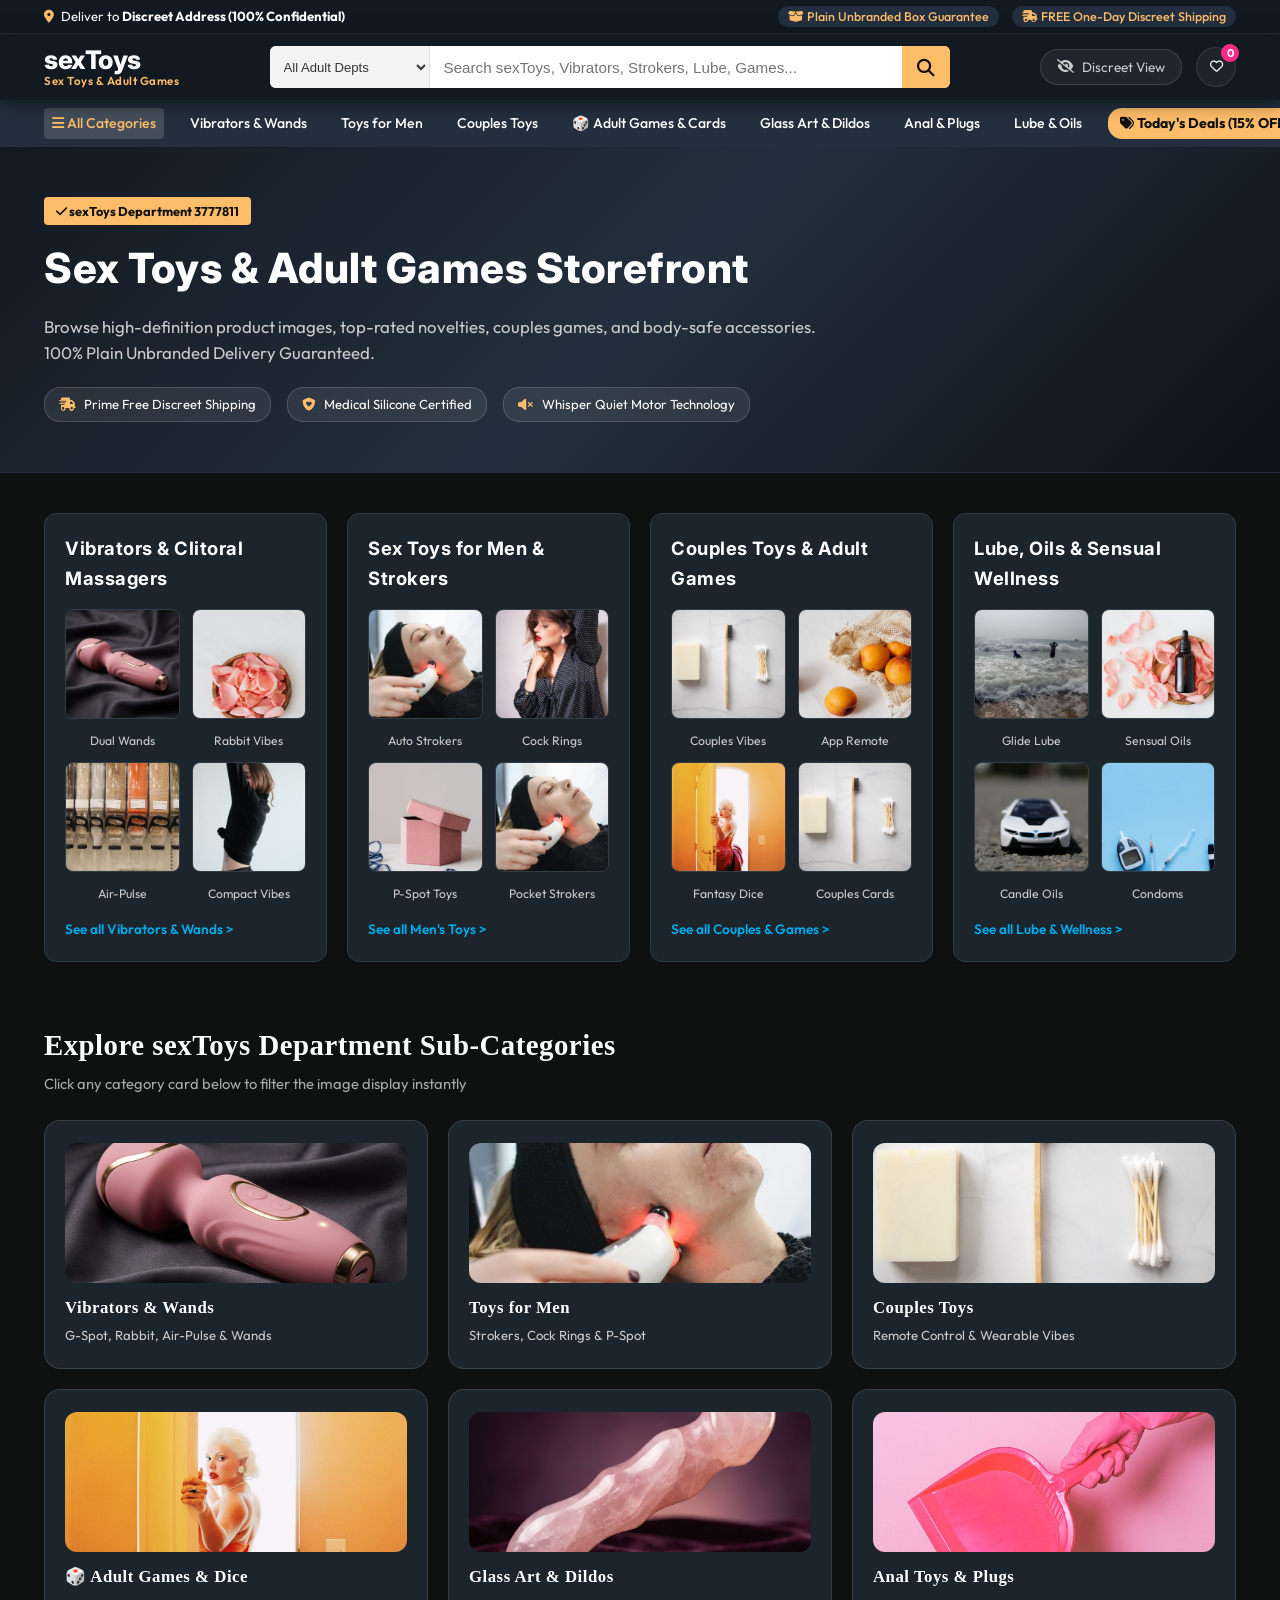
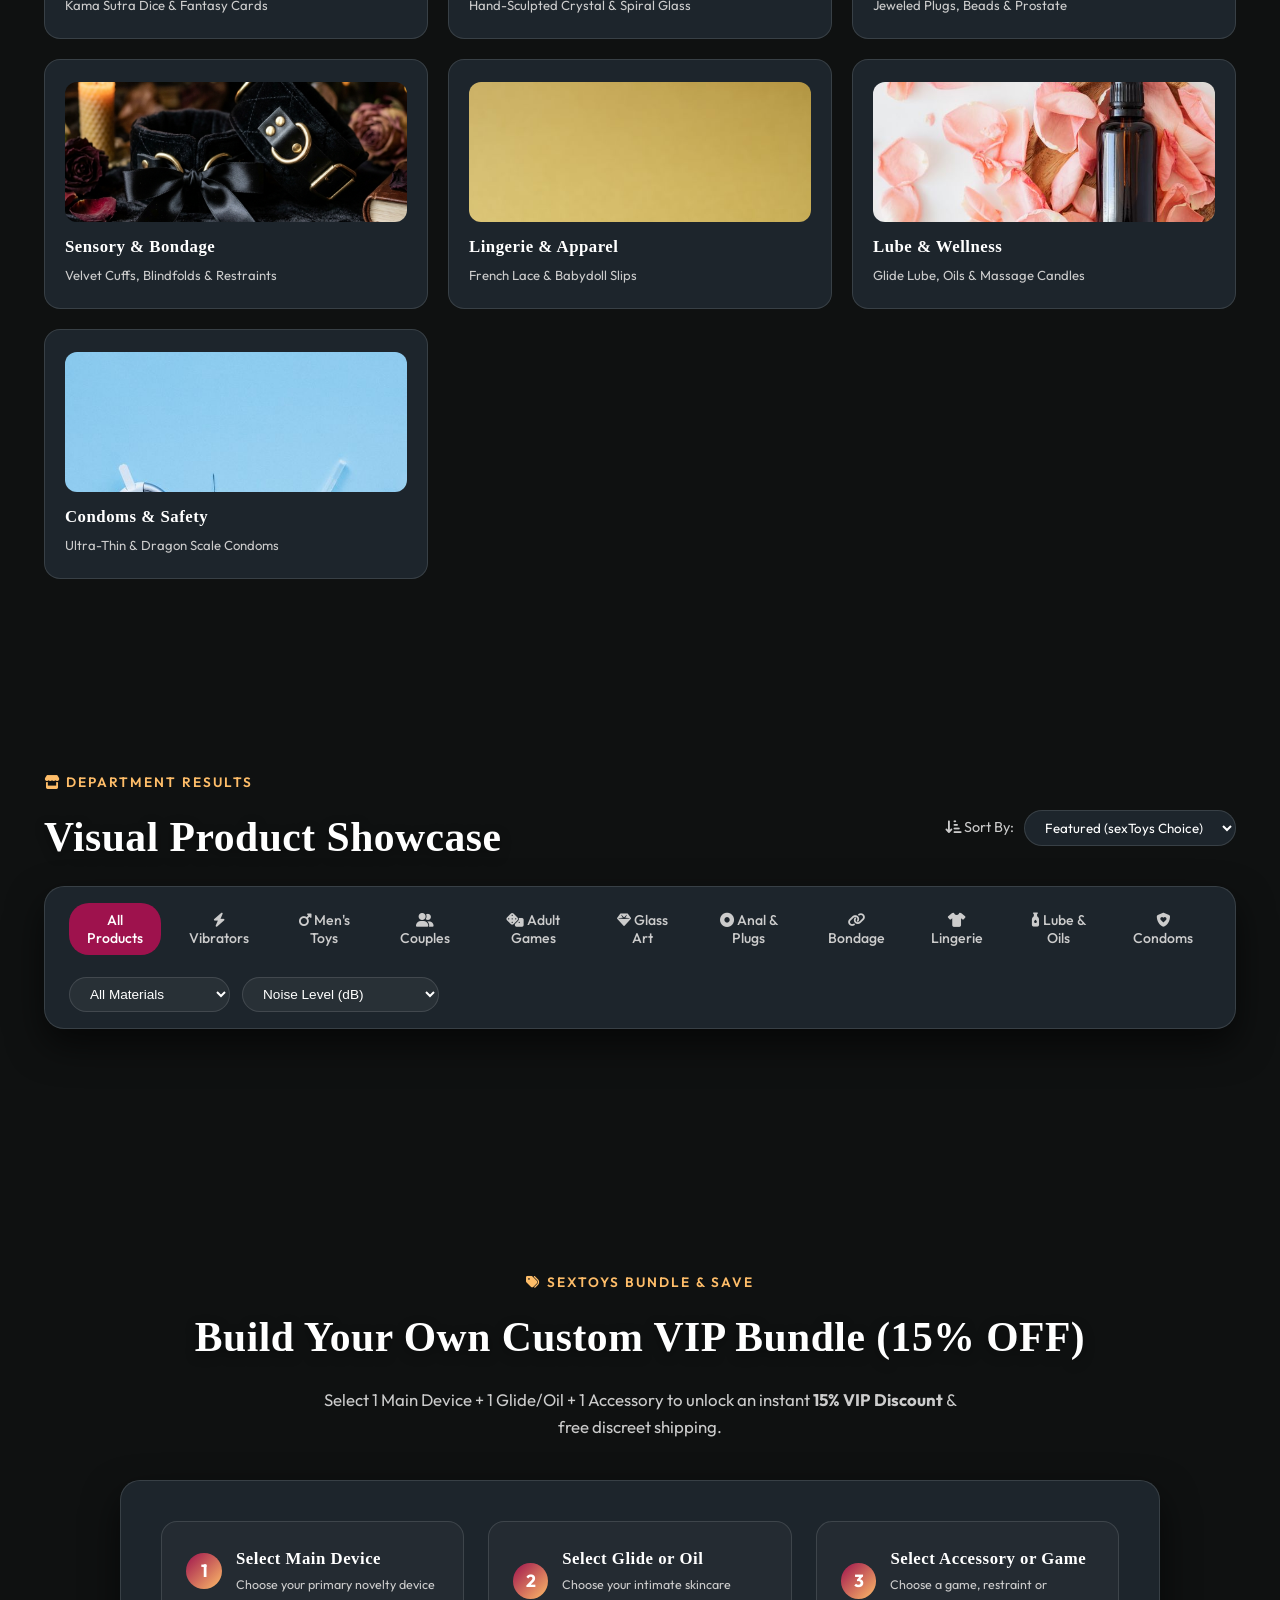
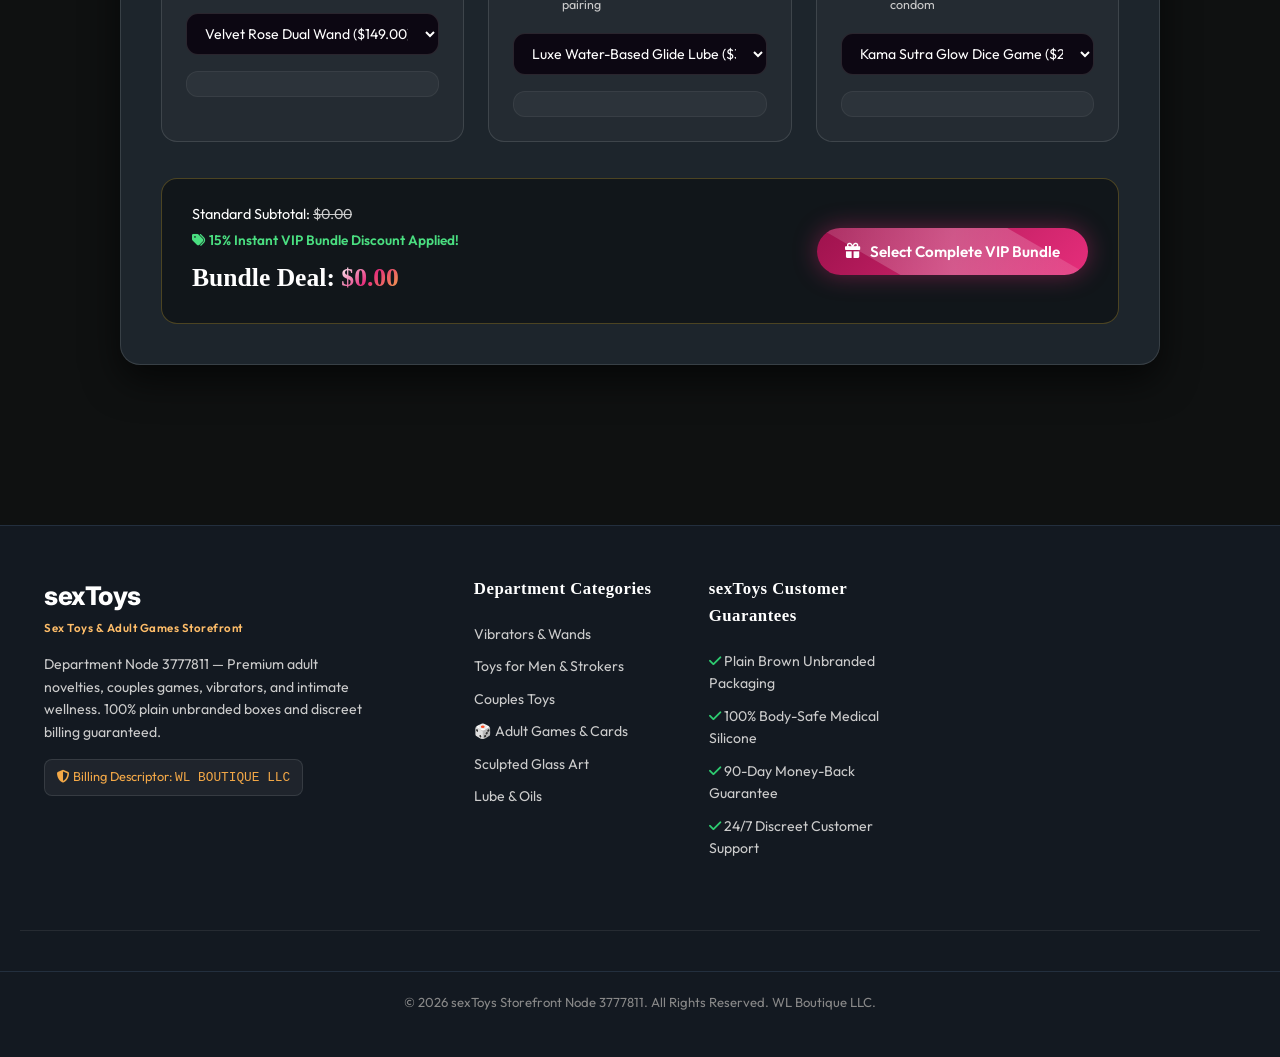
==== index.html @ 2b959ef1 "Change store branding name from Amazon to sexToys across application" ====
<!DOCTYPE html>
<html lang="en">
<head>
  <meta charset="UTF-8">
  <meta name="viewport" content="width=device-width, initial-scale=1.0">
  <title>sexToys.com: Sex Toys & Adult Games Department</title>
  <meta name="description" content="Shop sexToys's official Sex Toys & Adult Games department. Explore top rated vibrators, strokers, couples games, glass wands, lubricants, and discreet novelties. 100% Free Discreet Delivery.">
  
  <!-- Google Fonts: Inter & Outfit -->
  <link rel="preconnect" href="https://fonts.googleapis.com">
  <link rel="preconnect" href="https://fonts.gstatic.com" crossorigin>
  <link href="https://fonts.googleapis.com/css2?family=Inter:wght@300;400;500;600;700;800&family=Outfit:wght@400;600;700&display=swap" rel="stylesheet">
  
  <!-- FontAwesome Icons -->
  <link rel="stylesheet" href="https://cdnjs.cloudflare.com/ajax/libs/font-awesome/6.4.0/css/all.min.css">

  <link rel="stylesheet" href="styles.css">
</head>
<body class="theme-amazon">

  <!-- Stealth / Discreet Disguise Alert Banner -->
  <div id="discreetBanner" class="discreet-banner hidden">
    <div class="container banner-inner">
      <span><i class="fa-solid fa-user-shield"></i> <strong>Discreet Browsing Active:</strong> App disguised as <em>Lumina Home Spa & Fragrance</em>. Billing descriptor: <code>WL BOUTIQUE LLC</code></span>
      <button class="btn-text-sm" id="disableDiscreetBtn">Exit Discreet View</button>
    </div>
  </div>

  <!-- Amazon Top Utility Bar -->
  <div class="amazon-top-bar">
    <div class="container top-bar-inner">
      <div class="top-bar-left">
        <span class="location-badge"><i class="fa-solid fa-location-dot"></i> Deliver to <strong>Discreet Address (100% Confidential)</strong></span>
      </div>
      <div class="top-bar-right">
        <span class="announcement-pill"><i class="fa-solid fa-box-open"></i> Plain Unbranded Box Guarantee</span>
        <span class="announcement-pill"><i class="fa-solid fa-truck-fast"></i> FREE One-Day Discreet Shipping</span>
      </div>
    </div>
  </div>

  <!-- Amazon Main Header Navbar -->
  <header class="amazon-header" id="siteHeader">
    <div class="container header-inner">
      
      <!-- Brand Logo -->
      <a href="#" class="amazon-logo" id="brandLogo">
        <span class="amz-brand">sexToys</span>
        <span class="amz-dept">Sex Toys &amp; Adult Games</span>
      </a>

      <!-- Amazon Global Search Bar -->
      <div class="amazon-search-box">
        <select id="searchCategorySelect" class="search-dept-select">
          <option value="all">All Adult Depts</option>
          <option value="vibrators">Vibrators &amp; Wands</option>
          <option value="male">Sex Toys for Men</option>
          <option value="couples">Couples Toys</option>
          <option value="glass">Sculpted Glass</option>
          <option value="anal">Anal Toys &amp; Plugs</option>
          <option value="bondage">Bondage &amp; Fetish</option>
          <option value="lingerie">Lingerie</option>
          <option value="wellness">Lube &amp; Oils</option>
          <option value="protection">Condoms &amp; Safety</option>
          <option value="games">Adult Games &amp; Dice</option>
        </select>
        <input type="text" id="searchInput" placeholder="Search sexToys, Vibrators, Strokers, Lube, Games..." autocomplete="off">
        <button class="search-submit-btn" id="searchToggleBtn">
          <i class="fa-solid fa-magnifying-glass"></i>
        </button>
      </div>

      <!-- Header Action Controls -->
      <div class="header-actions">
        <!-- Stealth / Discreet Mode Toggle Button -->
        <button class="discreet-toggle-btn" id="toggleDiscreetBtn" title="Toggle Stealth Privacy Mode">
          <i class="fa-solid fa-eye-slash"></i>
          <span class="discreet-btn-text">Discreet View</span>
        </button>

        <!-- Wishlist Button -->
        <button class="icon-action-btn" id="wishlistToggleBtn" title="View Wishlist">
          <i class="fa-regular fa-heart"></i>
          <span class="badge" id="wishlistBadge">0</span>
        </button>

        <!-- Mobile Menu Toggle -->
        <button class="mobile-menu-btn" id="mobileMenuBtn">
          <i class="fa-solid fa-bars"></i>
        </button>
      </div>

    </div>
  </header>

  <!-- Amazon Sub-Header Department Navigation Bar -->
  <nav class="amazon-subnav">
    <div class="container subnav-inner">
      <a href="#catalog" class="subnav-link active" onclick="filterCategory('all')"><i class="fa-solid fa-bars"></i> All Categories</a>
      <a href="#catalog" class="subnav-link" onclick="filterCategory('vibrators')">Vibrators &amp; Wands</a>
      <a href="#catalog" class="subnav-link" onclick="filterCategory('male')">Toys for Men</a>
      <a href="#catalog" class="subnav-link" onclick="filterCategory('couples')">Couples Toys</a>
      <a href="#catalog" class="subnav-link" onclick="filterCategory('games')">🎲 Adult Games &amp; Cards</a>
      <a href="#catalog" class="subnav-link" onclick="filterCategory('glass')">Glass Art &amp; Dildos</a>
      <a href="#catalog" class="subnav-link" onclick="filterCategory('anal')">Anal &amp; Plugs</a>
      <a href="#catalog" class="subnav-link" onclick="filterCategory('wellness')">Lube &amp; Oils</a>
      <a href="#bundleBuilder" class="subnav-link highlight-subnav"><i class="fa-solid fa-tags"></i> Today's Deals (15% OFF Bundles)</a>
    </div>
  </nav>

  <!-- Live Search Overlay Modal -->
  <div class="search-overlay hidden" id="searchOverlay">
    <div class="search-modal-card">
      <div class="search-header">
        <i class="fa-solid fa-magnifying-glass search-icon"></i>
        <input type="text" id="searchInputModal" placeholder="Search by product name, category, material..." autocomplete="off">
        <button class="close-search-btn" id="closeSearchBtn"><i class="fa-solid fa-xmark"></i></button>
      </div>
      <div class="search-quick-tags">
        <span>Quick Search:</span>
        <button class="tag-btn" data-search="vibrator">Vibrators</button>
        <button class="tag-btn" data-search="stroker">Strokers</button>
        <button class="tag-btn" data-search="couples">Couples</button>
        <button class="tag-btn" data-search="glass">Glass</button>
        <button class="tag-btn" data-search="games">Adult Games</button>
        <button class="tag-btn" data-search="lube">Lubricants</button>
      </div>
      <div class="search-results-list" id="searchResultsList">
        <!-- Dynamic Search Results -->
      </div>
    </div>
  </div>

  <!-- Hero Storefront Banner -->
  <section class="amazon-hero-banner">
    <div class="container hero-banner-content">
      <div class="hero-text-side">
        <span class="amz-badge"><i class="fa-solid fa-check"></i> sexToys Department 3777811</span>
        <h1>Sex Toys &amp; Adult Games Storefront</h1>
        <p>Browse high-definition product images, top-rated novelties, couples games, and body-safe accessories. 100% Plain Unbranded Delivery Guaranteed.</p>
        <div class="hero-badges-row">
          <span class="h-badge"><i class="fa-solid fa-truck-fast"></i> Prime Free Discreet Shipping</span>
          <span class="h-badge"><i class="fa-solid fa-shield-heart"></i> Medical Silicone Certified</span>
          <span class="h-badge"><i class="fa-solid fa-volume-xmark"></i> Whisper Quiet Motor Technology</span>
        </div>
      </div>
    </div>
  </section>

  <!-- Visual 4-Card Quad Showcase Grid (Desktop Layout - Pure Image Focus) -->
  <section class="section amazon-quad-section">
    <div class="container">
      <div class="amazon-quad-grid">
        
        <!-- Quad Card 1: Vibrators & Clitoral -->
        <div class="amz-quad-card">
          <h3>Vibrators &amp; Clitoral Massagers</h3>
          <div class="quad-images-4">
            <div class="quad-item" onclick="filterCategory('vibrators')">
              <img src="images/vibrator1.jpg" alt="Dual Wand">
              <span>Dual Wands</span>
            </div>
            <div class="quad-item" onclick="filterCategory('vibrators')">
              <img src="images/rabbit.jpg" alt="Rabbit Vibe">
              <span>Rabbit Vibes</span>
            </div>
            <div class="quad-item" onclick="filterCategory('vibrators')">
              <img src="images/air_pulse.jpg" alt="Air Pulse">
              <span>Air-Pulse</span>
            </div>
            <div class="quad-item" onclick="filterCategory('vibrators')">
              <img src="images/vibrator2.jpg" alt="Compact Vibe">
              <span>Compact Vibes</span>
            </div>
          </div>
          <a href="#catalog" class="quad-link" onclick="filterCategory('vibrators')">See all Vibrators &amp; Wands &gt;</a>
        </div>

        <!-- Quad Card 2: Men's Toys & Strokers -->
        <div class="amz-quad-card">
          <h3>Sex Toys for Men &amp; Strokers</h3>
          <div class="quad-images-4">
            <div class="quad-item" onclick="filterCategory('male')">
              <img src="images/stroker.jpg" alt="Auto Stroker">
              <span>Auto Strokers</span>
            </div>
            <div class="quad-item" onclick="filterCategory('male')">
              <img src="images/cock_ring.jpg" alt="Cock Ring">
              <span>Cock Rings</span>
            </div>
            <div class="quad-item" onclick="filterCategory('male')">
              <img src="images/prostate.jpg" alt="Prostate Massager">
              <span>P-Spot Toys</span>
            </div>
            <div class="quad-item" onclick="filterCategory('male')">
              <img src="images/custom_stroker.jpg" alt="Pocket Stroker">
              <span>Pocket Strokers</span>
            </div>
          </div>
          <a href="#catalog" class="quad-link" onclick="filterCategory('male')">See all Men's Toys &gt;</a>
        </div>

        <!-- Quad Card 3: Couples Toys & Adult Games -->
        <div class="amz-quad-card">
          <h3>Couples Toys &amp; Adult Games</h3>
          <div class="quad-images-4">
            <div class="quad-item" onclick="filterCategory('couples')">
              <img src="images/couples1.jpg" alt="Couples Device">
              <span>Couples Vibes</span>
            </div>
            <div class="quad-item" onclick="filterCategory('couples')">
              <img src="images/couples2.jpg" alt="App Controlled">
              <span>App Remote</span>
            </div>
            <div class="quad-item" onclick="filterCategory('games')">
              <img src="images/adult_games.jpg" alt="Kama Sutra Dice">
              <span>Fantasy Dice</span>
            </div>
            <div class="quad-item" onclick="filterCategory('games')">
              <img src="images/couples_cards.jpg" alt="Desire Cards">
              <span>Couples Cards</span>
            </div>
          </div>
          <a href="#catalog" class="quad-link" onclick="filterCategory('games')">See all Couples &amp; Games &gt;</a>
        </div>

        <!-- Quad Card 4: Lube & Wellness -->
        <div class="amz-quad-card">
          <h3>Lube, Oils &amp; Sensual Wellness</h3>
          <div class="quad-images-4">
            <div class="quad-item" onclick="filterCategory('wellness')">
              <img src="images/lubricant.jpg" alt="Water Lube">
              <span>Glide Lube</span>
            </div>
            <div class="quad-item" onclick="filterCategory('wellness')">
              <img src="images/oils1.jpg" alt="Body Oil">
              <span>Sensual Oils</span>
            </div>
            <div class="quad-item" onclick="filterCategory('wellness')">
              <img src="images/massage_candle.jpg" alt="Massage Candle">
              <span>Candle Oils</span>
            </div>
            <div class="quad-item" onclick="filterCategory('protection')">
              <img src="images/condoms.jpg" alt="Condoms">
              <span>Condoms</span>
            </div>
          </div>
          <a href="#catalog" class="quad-link" onclick="filterCategory('wellness')">See all Lube &amp; Wellness &gt;</a>
        </div>

      </div>
    </div>
  </section>

  <!-- Visual Category Department Cards Grid -->
  <section class="section amazon-dept-cards-section">
    <div class="container">
      <div class="section-title-wrap">
        <h2>Explore sexToys Department Sub-Categories</h2>
        <p>Click any category card below to filter the image display instantly</p>
      </div>

      <div class="amazon-dept-grid">
        <div class="dept-card" onclick="filterCategory('vibrators')">
          <div class="dept-img-wrap"><img src="images/vibrator1.jpg" alt="Vibrators"></div>
          <h4>Vibrators &amp; Wands</h4>
          <p>G-Spot, Rabbit, Air-Pulse &amp; Wands</p>
        </div>
        <div class="dept-card" onclick="filterCategory('male')">
          <div class="dept-img-wrap"><img src="images/stroker.jpg" alt="Toys for Men"></div>
          <h4>Toys for Men</h4>
          <p>Strokers, Cock Rings &amp; P-Spot</p>
        </div>
        <div class="dept-card" onclick="filterCategory('couples')">
          <div class="dept-img-wrap"><img src="images/couples1.jpg" alt="Couples Toys"></div>
          <h4>Couples Toys</h4>
          <p>Remote Control &amp; Wearable Vibes</p>
        </div>
        <div class="dept-card" onclick="filterCategory('games')">
          <div class="dept-img-wrap"><img src="images/adult_games.jpg" alt="Adult Games"></div>
          <h4>🎲 Adult Games &amp; Dice</h4>
          <p>Kama Sutra Dice &amp; Fantasy Cards</p>
        </div>
        <div class="dept-card" onclick="filterCategory('glass')">
          <div class="dept-img-wrap"><img src="images/glass_wand.jpg" alt="Glass Art"></div>
          <h4>Glass Art &amp; Dildos</h4>
          <p>Hand-Sculpted Crystal &amp; Spiral Glass</p>
        </div>
        <div class="dept-card" onclick="filterCategory('anal')">
          <div class="dept-img-wrap"><img src="images/jeweled_plug.jpg" alt="Anal Toys"></div>
          <h4>Anal Toys &amp; Plugs</h4>
          <p>Jeweled Plugs, Beads &amp; Prostate</p>
        </div>
        <div class="dept-card" onclick="filterCategory('bondage')">
          <div class="dept-img-wrap"><img src="images/restraints.jpg" alt="Bondage"></div>
          <h4>Sensory &amp; Bondage</h4>
          <p>Velvet Cuffs, Blindfolds &amp; Restraints</p>
        </div>
        <div class="dept-card" onclick="filterCategory('lingerie')">
          <div class="dept-img-wrap"><img src="images/lingerie1.jpg" alt="Lingerie"></div>
          <h4>Lingerie &amp; Apparel</h4>
          <p>French Lace &amp; Babydoll Slips</p>
        </div>
        <div class="dept-card" onclick="filterCategory('wellness')">
          <div class="dept-img-wrap"><img src="images/oils1.jpg" alt="Lube & Wellness"></div>
          <h4>Lube &amp; Wellness</h4>
          <p>Glide Lube, Oils &amp; Massage Candles</p>
        </div>
        <div class="dept-card" onclick="filterCategory('protection')">
          <div class="dept-img-wrap"><img src="images/condoms.jpg" alt="Condoms"></div>
          <h4>Condoms &amp; Safety</h4>
          <p>Ultra-Thin &amp; Dragon Scale Condoms</p>
        </div>
      </div>
    </div>
  </section>

  <!-- Main Product Display Catalog Section (Image-First) -->
  <section class="section catalog-section" id="catalog">
    <div class="container">
      
      <div class="section-header flex-between">
        <div>
          <span class="sub-heading"><i class="fa-solid fa-store"></i> Department Results</span>
          <h2 class="section-title">Visual Product Showcase</h2>
        </div>
        
        <!-- Sorting dropdown -->
        <div class="catalog-sort">
          <label for="sortSelect"><i class="fa-solid fa-arrow-down-short-wide"></i> Sort By:</label>
          <select id="sortSelect">
            <option value="featured">Featured (sexToys Choice)</option>
            <option value="rating">Customer Reviews</option>
            <option value="price-low">Price: Low to High</option>
            <option value="price-high">Price: High to Low</option>
            <option value="quietest">Quietest Sound Profile</option>
          </select>
        </div>
      </div>

      <!-- Filter Controls Bar -->
      <div class="filter-controls-bar glass-panel">
        <div class="filter-tabs" id="categoryFilterTabs">
          <button class="filter-tab active" data-category="all">All Products</button>
          <button class="filter-tab" data-category="vibrators"><i class="fa-solid fa-bolt"></i> Vibrators</button>
          <button class="filter-tab" data-category="male"><i class="fa-solid fa-mars"></i> Men's Toys</button>
          <button class="filter-tab" data-category="couples"><i class="fa-solid fa-user-group"></i> Couples</button>
          <button class="filter-tab" data-category="games"><i class="fa-solid fa-dice"></i> Adult Games</button>
          <button class="filter-tab" data-category="glass"><i class="fa-solid fa-gem"></i> Glass Art</button>
          <button class="filter-tab" data-category="anal"><i class="fa-solid fa-circle-dot"></i> Anal &amp; Plugs</button>
          <button class="filter-tab" data-category="bondage"><i class="fa-solid fa-link"></i> Bondage</button>
          <button class="filter-tab" data-category="lingerie"><i class="fa-solid fa-shirt"></i> Lingerie</button>
          <button class="filter-tab" data-category="wellness"><i class="fa-solid fa-bottle-droplet"></i> Lube &amp; Oils</button>
          <button class="filter-tab" data-category="protection"><i class="fa-solid fa-shield-heart"></i> Condoms</button>
        </div>

        <div class="filter-dropdowns">
          <!-- Material Filter -->
          <select class="filter-select" id="materialFilter">
            <option value="all">All Materials</option>
            <option value="silicone">Medical Silicone</option>
            <option value="glass">Crystal Glass</option>
            <option value="satin">Satin, Silk &amp; Lace</option>
          </select>

          <!-- Noise Level Filter -->
          <select class="filter-select" id="noiseFilter">
            <option value="all">Noise Level (dB)</option>
            <option value="30">Whisper Quiet (&lt; 30dB)</option>
            <option value="40">Discreet Hum (&lt; 40dB)</option>
          </select>
        </div>
      </div>

      <!-- Product Cards Grid -->
      <div class="product-grid" id="productGrid">
        <!-- Products injected via JS -->
      </div>
    </div>
  </section>

  <!-- 3-Step Intimacy Bundle Builder (15% OFF) -->
  <section class="section bundle-section" id="bundleBuilder">
    <div class="container">
      <div class="section-header text-center">
        <span class="sub-heading"><i class="fa-solid fa-tags"></i> sexToys Bundle &amp; Save</span>
        <h2 class="section-title">Build Your Own Custom VIP Bundle (15% OFF)</h2>
        <p class="section-desc">Select 1 Main Device + 1 Glide/Oil + 1 Accessory to unlock an instant <strong>15% VIP Discount</strong> &amp; free discreet shipping.</p>
      </div>

      <div class="bundle-builder-card glass-panel">
        <div class="bundle-steps-grid">
          
          <!-- Step 1: Main Device -->
          <div class="bundle-step-box">
            <div class="step-header">
              <span class="step-num">1</span>
              <div>
                <h4>Select Main Device</h4>
                <p>Choose your primary novelty device</p>
              </div>
            </div>
            <select class="bundle-select" id="bundleDeviceSelect" onchange="updateBundleSummary()">
              <option value="prod-1" data-price="149">Velvet Rose Dual Wand ($149.00)</option>
              <option value="prod-2" data-price="119">Rose Quartz Glass Wand ($119.00)</option>
              <option value="prod-3" data-price="179">Synergy Touch Couples Vibe ($179.00)</option>
              <option value="prod-5" data-price="169">Aurora Rabbit Dual Climax Vibe ($169.00)</option>
              <option value="prod-15" data-price="219">Stallion Heated Auto Stroker ($219.00)</option>
              <option value="prod-23" data-price="129">Aero Wave Air-Pulse Massager ($129.00)</option>
            </select>
            <div class="bundle-item-preview" id="bundleDevicePreview">
              <!-- Dynamically updated -->
            </div>
          </div>

          <!-- Step 2: Sensual Lube / Oil -->
          <div class="bundle-step-box">
            <div class="step-header">
              <span class="step-num">2</span>
              <div>
                <h4>Select Glide or Oil</h4>
                <p>Choose your intimate skincare pairing</p>
              </div>
            </div>
            <select class="bundle-select" id="bundleLubeSelect" onchange="updateBundleSummary()">
              <option value="prod-10" data-price="39">Luxe Water-Based Glide Lube ($39.00)</option>
              <option value="prod-4" data-price="89">Aphrodite Pheromone Oil Set ($89.00)</option>
              <option value="prod-20" data-price="49">Soleil Sensual Massage Candle ($49.00)</option>
            </select>
            <div class="bundle-item-preview" id="bundleLubePreview">
              <!-- Dynamically updated -->
            </div>
          </div>

          <!-- Step 3: Accessory / Restraint / Game -->
          <div class="bundle-step-box">
            <div class="step-header">
              <span class="step-num">3</span>
              <div>
                <h4>Select Accessory or Game</h4>
                <p>Choose a game, restraint or condom</p>
              </div>
            </div>
            <select class="bundle-select" id="bundleAccessorySelect" onchange="updateBundleSummary()">
              <option value="prod-26" data-price="24.99">Kama Sutra Glow Dice Game ($24.99)</option>
              <option value="prod-27" data-price="29.99">Naughty Desires Card Game ($29.99)</option>
              <option value="prod-16" data-price="45">Scarlet Web Silk Blindfold ($45.00)</option>
              <option value="prod-6" data-price="109">Noir Velvet Cuff Restraint Set ($109.00)</option>
              <option value="prod-19" data-price="19">Noir Ultra-Thin Condoms 12-Pack ($19.00)</option>
            </select>
            <div class="bundle-item-preview" id="bundleAccessoryPreview">
              <!-- Dynamically updated -->
            </div>
          </div>

        </div>

        <!-- Bundle Pricing Summary & Action -->
        <div class="bundle-summary-footer flex-between">
          <div class="bundle-price-breakdown">
            <div class="sub-price">Standard Subtotal: <span id="bundleOriginalPrice" style="text-decoration: line-through; color: var(--color-text-muted);">$0.00</span></div>
            <div class="vip-discount-badge"><i class="fa-solid fa-tags"></i> 15% Instant VIP Bundle Discount Applied!</div>
            <div class="final-bundle-price">Bundle Deal: <span id="bundleFinalPrice" class="gradient-text">$0.00</span></div>
          </div>
          <button class="btn btn-primary btn-glow btn-lg" onclick="addBundleToCart()">
            <i class="fa-solid fa-gift"></i> Select Complete VIP Bundle
          </button>
        </div>

      </div>
    </div>
  </section>

  <!-- Quick View Modal -->
  <div class="modal-backdrop hidden" id="productModalBackdrop">
    <div class="modal-card glass-panel">
      <button class="close-modal-btn" id="closeProductModalBtn"><i class="fa-solid fa-xmark"></i></button>
      <div class="modal-grid" id="modalGridContent">
        <!-- Dynamic Quick View Content -->
      </div>
    </div>
  </div>

  <!-- Toast Feedback Notifications Container -->
  <div class="toast-container" id="toastContainer"></div>

  <!-- Footer Section -->
  <footer class="amazon-footer">
    <div class="container footer-inner">
      <div class="footer-col brand-col">
        <div class="logo-text">
          <span class="amz-brand">sexToys</span>
          <span class="amz-dept">Sex Toys &amp; Adult Games Storefront</span>
        </div>
        <p class="footer-desc">Department Node 3777811 — Premium adult novelties, couples games, vibrators, and intimate wellness. 100% plain unbranded boxes and discreet billing guaranteed.</p>
        <div class="discrete-badge"><i class="fa-solid fa-shield-halved"></i> Billing Descriptor: <code>WL BOUTIQUE LLC</code></div>
      </div>

      <div class="footer-col">
        <h4>Department Categories</h4>
        <ul>
          <li><a href="#catalog" onclick="filterCategory('vibrators')">Vibrators &amp; Wands</a></li>
          <li><a href="#catalog" onclick="filterCategory('male')">Toys for Men &amp; Strokers</a></li>
          <li><a href="#catalog" onclick="filterCategory('couples')">Couples Toys</a></li>
          <li><a href="#catalog" onclick="filterCategory('games')">🎲 Adult Games &amp; Cards</a></li>
          <li><a href="#catalog" onclick="filterCategory('glass')">Sculpted Glass Art</a></li>
          <li><a href="#catalog" onclick="filterCategory('wellness')">Lube &amp; Oils</a></li>
        </ul>
      </div>

      <div class="footer-col">
        <h4>sexToys Customer Guarantees</h4>
        <ul>
          <li><i class="fa-solid fa-check green-text"></i> Plain Brown Unbranded Packaging</li>
          <li><i class="fa-solid fa-check green-text"></i> 100% Body-Safe Medical Silicone</li>
          <li><i class="fa-solid fa-check green-text"></i> 90-Day Money-Back Guarantee</li>
          <li><i class="fa-solid fa-check green-text"></i> 24/7 Discreet Customer Support</li>
        </ul>
      </div>
    </div>

    <div class="footer-bottom text-center">
      <p>&copy; 2026 sexToys Storefront Node 3777811. All Rights Reserved. WL Boutique LLC.</p>
    </div>
  </footer>

  <script src="app.js"></script>
</body>
</html>
---- styles.css ----
/* ==========================================================================
   WANDERLUST LUXURY INTIMACY BOUTIQUE - DESIGN SYSTEM & STYLES
   ========================================================================== */

/* --- CSS Variables & Color Theory Tokens --- */
:root {
  /* Nocturnal Deep Bases */
  --bg-dark: #09040c;
  --bg-card: rgba(22, 10, 28, 0.7);
  --bg-card-hover: rgba(36, 16, 46, 0.85);
  --glass-border: rgba(230, 46, 123, 0.2);
  --glass-border-gold: rgba(212, 175, 55, 0.3);

  /* Primary Sensual Velvet Tones */
  --color-velvet-dark: #700b38;
  --color-velvet-primary: #9e124d;
  --color-velvet-glow: #e62e7b;
  --color-neon-fuchsia: #ff2a85;
  --color-gold-accent: #d4af37;
  --color-gold-light: #f3d098;
  --color-lavender-mist: #e9daff;
  --color-text-main: #f5edff;
  --color-text-muted: #bda8d6;

  /* Typography */
  --font-serif: 'Cinzel', serif;
  --font-sans: 'Outfit', -apple-system, BlinkMacSystemFont, sans-serif;

  /* Shadows & Glows */
  --glow-crimson: 0 0 25px rgba(230, 46, 123, 0.4);
  --glow-gold: 0 0 20px rgba(212, 175, 55, 0.35);
  --shadow-card: 0 16px 36px rgba(0, 0, 0, 0.6);

  /* Transitions */
  --transition-fast: 0.2s cubic-bezier(0.4, 0, 0.2, 1);
  --transition-smooth: 0.35s cubic-bezier(0.4, 0, 0.2, 1);
}

/* --- Stealth / Discreet Disguise Theme Variables --- */
body.theme-discreet {
  --bg-dark: #0f171e;
  --bg-card: rgba(24, 34, 45, 0.75);
  --color-velvet-primary: #2d5b88;
  --color-velvet-glow: #4a86c6;
  --color-neon-fuchsia: #5eb1ff;
  --color-text-main: #edf5ff;
  --color-text-muted: #9bb7d4;
  --glow-crimson: 0 0 25px rgba(74, 134, 198, 0.4);
}

/* --- Base & Reset --- */
* {
  margin: 0;
  padding: 0;
  box-sizing: border-box;
}

html {
  scroll-behavior: smooth;
}

body {
  font-family: var(--font-sans);
  background-color: var(--bg-dark);
  color: var(--color-text-main);
  line-height: 1.6;
  overflow-x: hidden;
  position: relative;
  min-height: 100vh;
}

/* --- Ambient Glow Particle Overlay --- */
.ambient-glow-container {
  position: fixed;
  top: 0;
  left: 0;
  width: 100vw;
  height: 100vh;
  pointer-events: none;
  z-index: -1;
  overflow: hidden;
}

.glow-orb {
  position: absolute;
  border-radius: 50%;
  filter: blur(120px);
  opacity: 0.45;
  animation: floatOrb 18s ease-in-out infinite alternate;
}

.orb-primary {
  width: 500px;
  height: 500px;
  background: var(--color-velvet-dark);
  top: -100px;
  right: -100px;
}

.orb-secondary {
  width: 450px;
  height: 450px;
  background: var(--color-velvet-primary);
  bottom: -50px;
  left: -100px;
  animation-delay: -6s;
}

.orb-accent {
  width: 350px;
  height: 350px;
  background: #3b0944;
  top: 40%;
  left: 30%;
  animation-delay: -12s;
}

@keyframes floatOrb {
  0% { transform: translate(0, 0) scale(1); }
  50% { transform: translate(60px, 40px) scale(1.1); }
  100% { transform: translate(-40px, 80px) scale(0.95); }
}

/* --- Typography & Global Utilities --- */
h1, h2, h3, h4 {
  font-family: var(--font-serif);
  font-weight: 700;
  letter-spacing: 0.5px;
  color: #ffffff;
}

a {
  color: inherit;
  text-decoration: none;
}

button {
  cursor: pointer;
  border: none;
  outline: none;
  font-family: var(--font-sans);
}

.container {
  max-width: 1240px;
  margin: 0 auto;
  padding: 0 24px;
}

.section {
  padding: 100px 0;
  position: relative;
}

.text-center { text-align: center; }
.flex-between { display: flex; justify-content: space-between; align-items: center; }
.hidden { display: none !important; }
.green-text { color: #2ecc71; font-weight: 600; }

.gradient-text {
  background: linear-gradient(135deg, var(--color-text-main), var(--color-velvet-glow), var(--color-gold-light));
  -webkit-background-clip: text;
  -webkit-text-fill-color: transparent;
}

.sub-heading {
  display: inline-block;
  font-size: 0.85rem;
  text-transform: uppercase;
  letter-spacing: 2px;
  color: var(--color-gold-accent);
  font-weight: 600;
  margin-bottom: 10px;
}

.section-title {
  font-size: 2.6rem;
  margin-bottom: 16px;
  text-shadow: 0 4px 12px rgba(0, 0, 0, 0.4);
}

.section-desc {
  max-width: 650px;
  margin: 0 auto 40px auto;
  color: var(--color-text-muted);
  font-size: 1.05rem;
}

/* Glassmorphism Panel Component */
.glass-panel {
  background: var(--bg-card);
  backdrop-filter: blur(16px);
  -webkit-backdrop-filter: blur(16px);
  border: 1px solid var(--glass-border);
  border-radius: 20px;
  box-shadow: var(--shadow-card);
}

/* --- Buttons System --- */
.btn {
  display: inline-flex;
  align-items: center;
  justify-content: center;
  gap: 10px;
  padding: 14px 28px;
  border-radius: 30px;
  font-weight: 600;
  font-size: 0.95rem;
  transition: all var(--transition-smooth);
}

.btn-primary {
  background: linear-gradient(135deg, var(--color-velvet-primary), var(--color-velvet-glow));
  color: #ffffff;
  box-shadow: var(--glow-crimson);
}

.btn-primary:hover {
  transform: translateY(-3px) scale(1.02);
  box-shadow: 0 0 35px rgba(230, 46, 123, 0.6);
}

.btn-secondary {
  background: rgba(255, 255, 255, 0.08);
  color: var(--color-text-main);
  border: 1px solid var(--glass-border);
}

.btn-secondary:hover {
  background: rgba(255, 255, 255, 0.15);
  border-color: var(--color-gold-accent);
  color: var(--color-gold-light);
}

.btn-glow {
  position: relative;
  overflow: hidden;
}

.btn-glow::after {
  content: '';
  position: absolute;
  top: -50%;
  left: -50%;
  width: 200%;
  height: 200%;
  background: linear-gradient(60deg, transparent, rgba(255, 255, 255, 0.25), transparent);
  transform: rotate(30deg);
  transition: all 0.75s ease;
}

.btn-glow:hover::after {
  left: 100%;
}

.btn-block {
  width: 100%;
}

/* --- Header & Announcement --- */
.discreet-banner {
  background: linear-gradient(90deg, #1b2838, #2a475e);
  color: #74d2ff;
  font-size: 0.85rem;
  padding: 8px 0;
  border-bottom: 1px solid rgba(255, 255, 255, 0.1);
}

.banner-inner {
  display: flex;
  justify-content: space-between;
  align-items: center;
}

.btn-text-sm {
  background: transparent;
  color: #ffffff;
  text-decoration: underline;
  font-size: 0.8rem;
}

.top-announcement {
  background: rgba(10, 5, 14, 0.95);
  border-bottom: 1px solid rgba(255, 255, 255, 0.06);
  padding: 8px 0;
  font-size: 0.82rem;
  color: var(--color-text-muted);
}

.ann-content {
  display: flex;
  justify-content: space-around;
  align-items: center;
}

.ann-item i {
  color: var(--color-gold-accent);
  margin-right: 6px;
}

/* Navigation Bar */
.site-header {
  position: sticky;
  top: 0;
  z-index: 100;
  background: rgba(9, 4, 12, 0.85);
  backdrop-filter: blur(20px);
  -webkit-backdrop-filter: blur(20px);
  border-bottom: 1px solid var(--glass-border);
  padding: 16px 0;
  transition: all var(--transition-fast);
}

.header-inner {
  display: flex;
  justify-content: space-between;
  align-items: center;
}

.brand-logo {
  display: flex;
  align-items: center;
  gap: 12px;
}

.logo-icon {
  width: 42px;
  height: 42px;
  border-radius: 50%;
  background: linear-gradient(135deg, var(--color-velvet-dark), var(--color-gold-accent));
  display: flex;
  align-items: center;
  justify-content: center;
  color: #fff;
  font-size: 1.2rem;
  box-shadow: var(--glow-gold);
}

.logo-text {
  display: flex;
  flex-direction: column;
}

.brand-title {
  font-family: var(--font-serif);
  font-size: 1.35rem;
  font-weight: 900;
  letter-spacing: 2px;
  color: #ffffff;
}

.brand-subtitle {
  font-size: 0.62rem;
  letter-spacing: 2.5px;
  color: var(--color-gold-accent);
}

.main-nav {
  display: flex;
  gap: 28px;
}

.nav-link {
  font-size: 0.92rem;
  font-weight: 500;
  color: var(--color-text-muted);
  transition: color var(--transition-fast);
  position: relative;
  padding: 6px 0;
}

.nav-link:hover, .nav-link.active {
  color: #ffffff;
}

.nav-link.active::after {
  content: '';
  position: absolute;
  bottom: 0;
  left: 0;
  width: 100%;
  height: 2px;
  background: var(--color-velvet-glow);
  box-shadow: 0 0 10px var(--color-velvet-glow);
}

.highlight-link {
  color: var(--color-gold-light);
}

.header-actions {
  display: flex;
  align-items: center;
  gap: 14px;
}

.discreet-toggle-btn {
  background: rgba(255, 255, 255, 0.06);
  border: 1px solid var(--glass-border);
  padding: 8px 16px;
  border-radius: 20px;
  color: var(--color-text-muted);
  font-size: 0.85rem;
  display: flex;
  align-items: center;
  gap: 8px;
  transition: all var(--transition-fast);
}

.discreet-toggle-btn:hover {
  background: rgba(230, 46, 123, 0.15);
  color: #ffffff;
  border-color: var(--color-velvet-glow);
}

.icon-action-btn {
  width: 40px;
  height: 40px;
  border-radius: 50%;
  background: rgba(255, 255, 255, 0.05);
  border: 1px solid rgba(255, 255, 255, 0.1);
  color: var(--color-text-main);
  display: flex;
  align-items: center;
  justify-content: center;
  position: relative;
  transition: all var(--transition-fast);
}

.icon-action-btn:hover {
  background: var(--color-velvet-primary);
  color: #ffffff;
  transform: translateY(-2px);
}

.badge {
  position: absolute;
  top: -4px;
  right: -4px;
  background: var(--color-neon-fuchsia);
  color: #ffffff;
  font-size: 0.7rem;
  font-weight: 700;
  width: 18px;
  height: 18px;
  border-radius: 50%;
  display: flex;
  align-items: center;
  justify-content: center;
}

.mobile-menu-btn {
  display: none;
  background: transparent;
  color: #fff;
  font-size: 1.4rem;
}

/* --- Live Search Overlay --- */
.search-overlay {
  position: fixed;
  top: 0;
  left: 0;
  width: 100vw;
  height: 100vh;
  background: rgba(5, 2, 8, 0.85);
  backdrop-filter: blur(15px);
  z-index: 1000;
  display: flex;
  align-items: flex-start;
  justify-content: center;
  padding-top: 100px;
}

.search-modal-card {
  width: 90%;
  max-width: 680px;
  background: var(--bg-card);
  border: 1px solid var(--glass-border);
  border-radius: 20px;
  padding: 24px;
  box-shadow: 0 20px 50px rgba(0, 0, 0, 0.8);
}

.search-header {
  display: flex;
  align-items: center;
  gap: 14px;
  border-bottom: 1px solid rgba(255, 255, 255, 0.1);
  padding-bottom: 16px;
}

.search-icon {
  font-size: 1.3rem;
  color: var(--color-gold-accent);
}

.search-header input {
  flex: 1;
  background: transparent;
  border: none;
  outline: none;
  font-size: 1.1rem;
  color: #fff;
  font-family: var(--font-sans);
}

.close-search-btn {
  background: transparent;
  color: var(--color-text-muted);
  font-size: 1.3rem;
}

.search-quick-tags {
  display: flex;
  align-items: center;
  gap: 8px;
  flex-wrap: wrap;
  margin-top: 16px;
  font-size: 0.85rem;
  color: var(--color-text-muted);
}

.tag-btn {
  background: rgba(255, 255, 255, 0.06);
  border: 1px solid rgba(255, 255, 255, 0.1);
  color: var(--color-text-main);
  padding: 4px 12px;
  border-radius: 14px;
  font-size: 0.8rem;
  transition: all var(--transition-fast);
}

.tag-btn:hover {
  background: var(--color-velvet-glow);
  color: #fff;
}

.search-results-list {
  margin-top: 20px;
  max-height: 320px;
  overflow-y: auto;
}

/* --- Hero Section --- */
.hero-section {
  padding: 120px 0 90px 0;
  position: relative;
  text-align: center;
}

.hero-badge {
  display: inline-flex;
  align-items: center;
  gap: 8px;
  background: rgba(212, 175, 55, 0.12);
  border: 1px solid var(--glass-border-gold);
  color: var(--color-gold-light);
  padding: 8px 20px;
  border-radius: 20px;
  font-size: 0.85rem;
  font-weight: 600;
  margin-bottom: 24px;
}

.hero-title {
  font-size: 3.8rem;
  line-height: 1.15;
  max-width: 900px;
  margin: 0 auto 24px auto;
}

.hero-description {
  font-size: 1.2rem;
  color: var(--color-text-muted);
  max-width: 720px;
  margin: 0 auto 40px auto;
  font-weight: 300;
}

.hero-cta-group {
  display: flex;
  justify-content: center;
  gap: 20px;
  margin-bottom: 70px;
}

.hero-trust-grid {
  display: grid;
  grid-template-columns: repeat(3, 1fr);
  gap: 24px;
  max-width: 1040px;
  margin: 0 auto;
}

.trust-card {
  background: var(--bg-card);
  border: 1px solid var(--glass-border);
  border-radius: 16px;
  padding: 20px;
  display: flex;
  align-items: center;
  gap: 16px;
  text-align: left;
  transition: transform var(--transition-fast);
}

.trust-card:hover {
  transform: translateY(-4px);
  border-color: var(--color-velvet-glow);
}

.trust-icon {
  width: 48px;
  height: 48px;
  border-radius: 12px;
  background: linear-gradient(135deg, var(--color-velvet-dark), var(--color-velvet-primary));
  color: var(--color-gold-light);
  font-size: 1.3rem;
  display: flex;
  align-items: center;
  justify-content: center;
  flex-shrink: 0;
}

.trust-info h4 {
  font-size: 0.95rem;
  margin-bottom: 4px;
}

.trust-info p {
  font-size: 0.8rem;
  color: var(--color-text-muted);
}

/* --- Vibration Pattern Visualizer Studio --- */
.visualizer-card {
  padding: 32px;
  max-width: 960px;
  margin: 0 auto;
}

.visualizer-display {
  background: rgba(10, 4, 15, 0.95);
  border: 1px solid rgba(230, 46, 123, 0.3);
  border-radius: 16px;
  position: relative;
  overflow: hidden;
  margin-bottom: 24px;

}

#vibroCanvas {
  width: 100%;
  height: 220px;
  display: block;
}

.vibro-status-overlay {
  position: absolute;
  bottom: 14px;
  left: 20px;
  right: 20px;
  display: flex;
  align-items: center;
  justify-content: space-between;
  font-size: 0.85rem;
  color: var(--color-gold-light);
  background: rgba(0, 0, 0, 0.4);
  padding: 8px 16px;
  border-radius: 20px;
  backdrop-filter: blur(8px);
}

.pulse-indicator {
  width: 10px;
  height: 10px;
  border-radius: 50%;
  background: var(--color-neon-fuchsia);
  box-shadow: 0 0 12px var(--color-neon-fuchsia);
  animation: blinkPulse 1s infinite alternate;
}

@keyframes blinkPulse {
  0% { opacity: 0.3; transform: scale(0.8); }
  100% { opacity: 1; transform: scale(1.3); }
}

.pattern-buttons-grid {
  display: flex;
  flex-wrap: wrap;
  gap: 12px;
  justify-content: center;
  margin-bottom: 24px;
}

.vibro-btn {
  background: rgba(255, 255, 255, 0.05);
  border: 1px solid var(--glass-border);
  color: var(--color-text-muted);
  padding: 10px 20px;
  border-radius: 20px;
  font-size: 0.9rem;
  font-weight: 500;
  transition: all var(--transition-fast);
  display: flex;
  align-items: center;
  gap: 8px;
}

.vibro-btn:hover, .vibro-btn.active {
  background: var(--color-velvet-primary);
  color: #fff;
  border-color: var(--color-velvet-glow);
  box-shadow: var(--glow-crimson);
}

.speed-slider-group {
  display: flex;
  align-items: center;
  justify-content: center;
  gap: 16px;
  color: var(--color-text-muted);
  font-size: 0.9rem;
}

.speed-slider-group input[type="range"] {
  width: 200px;
  accent-color: var(--color-velvet-glow);
}

/* --- Intimacy Match Quiz --- */
.quiz-card {
  max-width: 860px;
  margin: 0 auto;
  padding: 40px;
}

.quiz-progress-bar {
  width: 100%;
  height: 6px;
  background: rgba(255, 255, 255, 0.08);
  border-radius: 10px;
  overflow: hidden;
  margin-bottom: 30px;
}

.progress-fill {
  height: 100%;
  background: linear-gradient(90deg, var(--color-velvet-primary), var(--color-gold-accent));
  transition: width 0.4s ease;
}

.quiz-header {
  text-align: center;
  margin-bottom: 36px;
}

.quiz-title {
  font-size: 2.2rem;
  margin-top: 8px;
}

.quiz-subtitle {
  color: var(--color-text-muted);
  font-size: 0.98rem;
}

.quiz-step h3 {
  font-size: 1.2rem;
  margin-bottom: 24px;
  text-align: center;
  color: var(--color-gold-light);
}

.quiz-options-grid {
  display: grid;
  grid-template-columns: repeat(2, 1fr);
  gap: 18px;
}

.quiz-opt-card {
  background: rgba(255, 255, 255, 0.03);
  border: 1px solid var(--glass-border);
  border-radius: 16px;
  padding: 24px;
  text-align: left;
  transition: all var(--transition-fast);
  color: var(--color-text-main);
}

.quiz-opt-card:hover {
  background: rgba(158, 18, 77, 0.2);
  border-color: var(--color-velvet-glow);
  transform: translateY(-3px);
}

.opt-icon {
  width: 44px;
  height: 44px;
  border-radius: 50%;
  background: rgba(230, 46, 123, 0.15);
  color: var(--color-velvet-glow);
  display: flex;
  align-items: center;
  justify-content: center;
  font-size: 1.2rem;
  margin-bottom: 14px;
}

.quiz-opt-card h4 {
  font-size: 1.05rem;
  margin-bottom: 6px;
}

.quiz-opt-card p {
  font-size: 0.85rem;
  color: var(--color-text-muted);
}

.quiz-result {
  text-align: center;
}

.result-badge {
  display: inline-block;
  background: rgba(212, 175, 55, 0.15);
  color: var(--color-gold-light);
  padding: 6px 18px;
  border-radius: 20px;
  font-size: 0.85rem;
  font-weight: 600;
  margin-bottom: 16px;
}

.result-product-card {
  max-width: 440px;
  margin: 30px auto;
  background: rgba(255, 255, 255, 0.04);
  border: 1px solid var(--glass-border-gold);
  border-radius: 16px;
  padding: 20px;
  display: flex;
  align-items: center;
  gap: 20px;
}

.result-product-card img {
  width: 100px;
  height: 100px;
  object-fit: cover;
  border-radius: 12px;
}

/* --- Amazon-Style Department Grid --- */
.amazon-dept-grid {
  display: grid;
  grid-template-columns: repeat(3, 1fr);
  gap: 20px;
  margin-bottom: 50px;
}

.dept-card {
  background: var(--bg-card);
  border: 1px solid var(--glass-border);
  border-radius: 16px;
  padding: 22px 20px;
  cursor: pointer;
  transition: all var(--transition-fast);
  display: flex;
  flex-direction: column;
  align-items: flex-start;
}

.dept-card:hover {
  background: var(--bg-card-hover);
  border-color: var(--color-velvet-glow);
  transform: translateY(-4px);
  box-shadow: var(--glow-crimson);
}

.dept-icon {
  width: 44px;
  height: 44px;
  border-radius: 12px;
  background: linear-gradient(135deg, var(--color-velvet-primary), var(--color-velvet-dark));
  color: var(--color-gold-light);
  font-size: 1.2rem;
  display: flex;
  align-items: center;
  justify-content: center;
  margin-bottom: 14px;
}

.dept-card h4 {
  font-size: 1.05rem;
  color: #fff;
  margin-bottom: 4px;
}

.dept-card p {
  font-size: 0.82rem;
  color: var(--color-text-muted);
}

@media (max-width: 992px) {
  .amazon-dept-grid {
    grid-template-columns: repeat(2, 1fr);
  }
}

@media (max-width: 576px) {
  .amazon-dept-grid {
    grid-template-columns: 1fr;
  }
}

/* --- Catalog Grid & Filtering --- */
.catalog-sort {
  display: flex;
  align-items: center;
  gap: 10px;
  color: var(--color-text-muted);
  font-size: 0.9rem;
}

.catalog-sort select {
  background: var(--bg-card);
  border: 1px solid var(--glass-border);
  color: #fff;
  padding: 8px 16px;
  border-radius: 20px;
  outline: none;
  font-family: var(--font-sans);
}

.filter-controls-bar {
  padding: 16px 24px;
  display: flex;
  justify-content: space-between;
  align-items: center;
  margin-bottom: 40px;
  flex-wrap: wrap;
  gap: 16px;
}

.filter-tabs {
  display: flex;
  gap: 10px;
  overflow-x: auto;
  padding-bottom: 6px;
  scroll-behavior: smooth;
  -webkit-overflow-scrolling: touch;
  scrollbar-width: thin;
  scrollbar-color: var(--color-velvet-glow) transparent;
}

.filter-tabs::-webkit-scrollbar {
  height: 4px;
}

.filter-tabs::-webkit-scrollbar-thumb {
  background: var(--color-velvet-glow);
  border-radius: 4px;
}

.filter-tab {
  background: transparent;
  color: var(--color-text-muted);
  padding: 8px 18px;
  border-radius: 20px;
  font-size: 0.88rem;
  font-weight: 500;
  transition: all var(--transition-fast);
}

.filter-tab:hover, .filter-tab.active {
  background: var(--color-velvet-primary);
  color: #ffffff;
}

.filter-dropdowns {
  display: flex;
  gap: 12px;
}

.filter-select {
  background: rgba(255, 255, 255, 0.05);
  border: 1px solid var(--glass-border);
  color: var(--color-text-main);
  padding: 8px 16px;
  border-radius: 20px;
  outline: none;
  font-size: 0.85rem;
}

.product-grid {
  display: grid;
  grid-template-columns: repeat(3, 1fr);
  gap: 30px;
}

/* Product Card Component */
.product-card {
  background: var(--bg-card);
  border: 1px solid var(--glass-border);
  border-radius: 20px;
  overflow: hidden;
  transition: all var(--transition-smooth);
  display: flex;
  flex-direction: column;
  position: relative;
}

.product-card:hover {
  transform: translateY(-8px);
  border-color: var(--color-velvet-glow);
  box-shadow: 0 20px 40px rgba(0, 0, 0, 0.7), var(--glow-crimson);
}

.card-image-wrap {
  position: relative;
  width: 100%;
  height: 280px;
  overflow: hidden;
  background: #0d0612;
}

.card-image-wrap img {
  width: 100%;
  height: 100%;
  object-fit: cover;
  transition: transform 0.6s ease;
}

.product-card:hover .card-image-wrap img {
  transform: scale(1.08);
}

.noise-badge {
  position: absolute;
  top: 14px;
  left: 14px;
  background: rgba(9, 4, 12, 0.8);
  backdrop-filter: blur(8px);
  border: 1px solid rgba(255, 255, 255, 0.15);
  color: var(--color-gold-light);
  font-size: 0.75rem;
  padding: 4px 10px;
  border-radius: 12px;
  font-weight: 500;
}

.wishlist-btn-card {
  position: absolute;
  top: 14px;
  right: 14px;
  width: 36px;
  height: 36px;
  border-radius: 50%;
  background: rgba(9, 4, 12, 0.7);
  border: 1px solid rgba(255, 255, 255, 0.15);
  color: #fff;
  display: flex;
  align-items: center;
  justify-content: center;
  transition: all var(--transition-fast);
}

.wishlist-btn-card:hover, .wishlist-btn-card.active {
  background: var(--color-neon-fuchsia);
  color: #fff;
}

.card-body {
  padding: 24px;
  display: flex;
  flex-direction: column;
  flex: 1;
}

.product-category {
  font-size: 0.78rem;
  text-transform: uppercase;
  letter-spacing: 1.5px;
  color: var(--color-gold-accent);
  margin-bottom: 6px;
}

.product-title {
  font-size: 1.25rem;
  margin-bottom: 8px;
  line-height: 1.3;
}

.product-desc {
  font-size: 0.88rem;
  color: var(--color-text-muted);
  margin-bottom: 16px;
  flex: 1;
}

.product-specs-pills {
  display: flex;
  gap: 8px;
  flex-wrap: wrap;
  margin-bottom: 20px;
}

.spec-pill {
  background: rgba(255, 255, 255, 0.05);
  border: 1px solid rgba(255, 255, 255, 0.08);
  color: var(--color-text-muted);
  font-size: 0.75rem;
  padding: 3px 10px;
  border-radius: 10px;
}

.card-footer-row {
  display: flex;
  align-items: center;
  justify-content: space-between;
  margin-top: auto;
}

.product-price {
  font-size: 1.35rem;
  font-family: var(--font-serif);
  font-weight: 700;
  color: #ffffff;
}

.card-action-btns {
  display: flex;
  gap: 8px;
}

.btn-icon-sq {
  width: 40px;
  height: 40px;
  border-radius: 12px;
  background: rgba(255, 255, 255, 0.08);
  border: 1px solid var(--glass-border);
  color: #fff;
  display: flex;
  align-items: center;
  justify-content: center;
  transition: all var(--transition-fast);
}

/* --- Intimacy Bundle Builder --- */
.bundle-builder-card {
  padding: 40px;
  max-width: 1040px;
  margin: 0 auto;
}

.bundle-steps-grid {
  display: grid;
  grid-template-columns: repeat(3, 1fr);
  gap: 24px;
  margin-bottom: 36px;
}

.bundle-step-box {
  background: rgba(255, 255, 255, 0.03);
  border: 1px solid var(--glass-border);
  border-radius: 16px;
  padding: 24px;
}

.step-header {
  display: flex;
  align-items: center;
  gap: 14px;
  margin-bottom: 18px;
}

.step-num {
  width: 36px;
  height: 36px;
  border-radius: 50%;
  background: linear-gradient(135deg, var(--color-velvet-primary), var(--color-gold-accent));
  color: #fff;
  font-weight: 700;
  display: flex;
  align-items: center;
  justify-content: center;
  font-size: 1.1rem;
}

.step-header h4 {
  font-size: 1.05rem;
  color: #fff;
  margin-bottom: 2px;
}

.step-header p {
  font-size: 0.78rem;
  color: var(--color-text-muted);
}

.bundle-select {
  width: 100%;
  background: rgba(10, 4, 15, 0.9);
  border: 1px solid var(--glass-border);
  color: #fff;
  padding: 10px 14px;
  border-radius: 12px;
  outline: none;
  font-size: 0.88rem;
  font-family: var(--font-sans);
  margin-bottom: 16px;
}

.bundle-item-preview {
  display: flex;
  align-items: center;
  gap: 14px;
  background: rgba(255, 255, 255, 0.04);
  padding: 12px;
  border-radius: 12px;
  border: 1px solid rgba(255, 255, 255, 0.06);
}

.bundle-item-preview img {
  width: 60px;
  height: 60px;
  object-fit: cover;
  border-radius: 8px;
}

.bundle-item-preview div h5 {
  font-size: 0.9rem;
  color: #fff;
  margin-bottom: 4px;
}

.bundle-item-preview div span {
  font-size: 0.85rem;
  color: var(--color-gold-light);
  font-weight: 600;
}

.bundle-summary-footer {
  background: rgba(0, 0, 0, 0.4);
  border: 1px solid var(--glass-border-gold);
  padding: 24px 30px;
  border-radius: 16px;
  flex-wrap: wrap;
  gap: 20px;
}

.bundle-price-breakdown .sub-price {
  font-size: 0.9rem;
  margin-bottom: 4px;
}

.vip-discount-badge {
  color: #4ade80;
  font-size: 0.85rem;
  font-weight: 600;
  margin-bottom: 6px;
}

.final-bundle-price {
  font-size: 1.6rem;
  font-family: var(--font-serif);
  font-weight: 700;
}

@media (max-width: 992px) {
  .bundle-steps-grid {
    grid-template-columns: 1fr;
  }
}

/* --- Atmosphere Studio --- */
.mood-card {
  padding: 50px 30px;
  max-width: 880px;
  margin: 0 auto;
}

.mood-themes-grid {
  display: flex;
  justify-content: center;
  gap: 16px;
  flex-wrap: wrap;
  margin: 30px 0 40px 0;
}

.mood-theme-btn {
  background: rgba(255, 255, 255, 0.04);
  border: 1px solid var(--glass-border);
  padding: 12px 24px;
  border-radius: 30px;
  color: var(--color-text-main);
  display: flex;
  align-items: center;
  gap: 10px;
  font-size: 0.95rem;
  transition: all var(--transition-fast);
}

.mood-theme-btn:hover, .mood-theme-btn.active {
  background: rgba(255, 255, 255, 0.12);
  border-color: var(--color-gold-accent);
  box-shadow: 0 0 20px rgba(255, 255, 255, 0.15);
}

.color-dot {
  width: 14px;
  height: 14px;
  border-radius: 50%;
}

.audio-synth-box {
  background: rgba(0, 0, 0, 0.4);
  border: 1px solid rgba(255, 255, 255, 0.08);
  padding: 20px;
  border-radius: 16px;
  display: inline-flex;
  align-items: center;
  gap: 24px;
}

.audio-info {
  display: flex;
  align-items: center;
  gap: 12px;
  font-size: 0.9rem;
  color: var(--color-text-muted);
}

.audio-icon {
  color: var(--color-velvet-glow);
}

/* --- Red Velvet Journal --- */
.journal-grid {
  display: grid;
  grid-template-columns: repeat(3, 1fr);
  gap: 24px;
}

.journal-card {
  padding: 28px;
  display: flex;
  flex-direction: column;
  transition: transform var(--transition-fast);
}

.journal-card:hover {
  transform: translateY(-6px);
  border-color: var(--color-gold-accent);
}

.journal-tag {
  font-size: 0.75rem;
  color: var(--color-gold-accent);
  text-transform: uppercase;
  letter-spacing: 1.5px;
  margin-bottom: 12px;
}

.journal-card h3 {
  font-size: 1.2rem;
  margin-bottom: 12px;
  line-height: 1.35;
}

.journal-card p {
  font-size: 0.88rem;
  color: var(--color-text-muted);
  margin-bottom: 20px;
  flex: 1;
}

.read-more-link {
  font-size: 0.85rem;
  font-weight: 600;
  color: var(--color-velvet-glow);
  display: inline-flex;
  align-items: center;
  gap: 6px;
  transition: gap var(--transition-fast);
}

.read-more-link:hover {
  gap: 10px;
  color: #fff;
}

/* --- Footer --- */
.site-footer {
  background: #050207;
  border-top: 1px solid var(--glass-border);
  padding: 80px 0 0 0;
  margin-top: 80px;
}

.footer-inner {
  display: grid;
  grid-template-columns: 2fr 1fr 1fr 1.5fr;
  gap: 40px;
  padding-bottom: 60px;
  border-bottom: 1px solid rgba(255, 255, 255, 0.08);
}

.footer-desc {
  color: var(--color-text-muted);
  font-size: 0.88rem;
  margin: 16px 0;
  max-width: 320px;
}

.discrete-badge {
  display: inline-block;
  background: rgba(255, 255, 255, 0.05);
  border: 1px solid rgba(255, 255, 255, 0.1);
  padding: 6px 12px;
  border-radius: 8px;
  font-size: 0.8rem;
  color: var(--color-gold-light);
}

.footer-col h4 {
  font-size: 1.05rem;
  margin-bottom: 20px;
  color: #fff;
}

.footer-col ul {
  list-style: none;
}

.footer-col ul li {
  margin-bottom: 10px;
  font-size: 0.88rem;
  color: var(--color-text-muted);
}

.footer-col ul li a:hover {
  color: var(--color-velvet-glow);
}

.newsletter-form {
  display: flex;
  gap: 8px;
  margin-top: 14px;
}

.newsletter-form input {
  flex: 1;
  background: rgba(255, 255, 255, 0.06);
  border: 1px solid var(--glass-border);
  border-radius: 20px;
  padding: 10px 16px;
  color: #fff;
  font-size: 0.85rem;
  outline: none;
}

.footer-bottom {
  padding: 24px 0;
  font-size: 0.82rem;
  color: var(--color-text-muted);
}

.payment-icons {
  display: flex;
  gap: 14px;
  font-size: 1.2rem;
  align-items: center;
}

/* --- Modals & Drawers --- */
.modal-backdrop {
  position: fixed;
  top: 0;
  left: 0;
  width: 100vw;
  height: 100vh;
  background: rgba(4, 2, 7, 0.85);
  backdrop-filter: blur(16px);
  z-index: 2000;
  display: flex;
  align-items: center;
  justify-content: center;
  padding: 20px;
}

.age-gate-card {
  max-width: 480px;
  padding: 40px;
}

.age-icon {
  font-size: 2.5rem;
  color: var(--color-gold-accent);
  margin-bottom: 16px;
}

.age-desc {
  color: var(--color-text-muted);
  margin: 16px 0 28px 0;
  font-size: 0.95rem;
}

.age-btn-group {
  display: flex;
  flex-direction: column;
  gap: 12px;
}

.quick-view-modal {
  width: 90%;
  max-width: 900px;
  padding: 40px;
  position: relative;
  max-height: 90vh;
  overflow-y: auto;
}

.close-modal-btn {
  position: absolute;
  top: 20px;
  right: 20px;
  background: rgba(255, 255, 255, 0.08);
  border: none;
  color: #fff;
  width: 36px;
  height: 36px;
  border-radius: 50%;
  font-size: 1.1rem;
}

.modal-grid {
  display: grid;
  grid-template-columns: 1fr 1fr;
  gap: 36px;
  align-items: center;
}

.modal-grid img {
  width: 100%;
  border-radius: 16px;
  height: 360px;
  object-fit: cover;
}

/* Shopping Cart Drawer */
.cart-drawer-overlay {
  position: fixed;
  top: 0;
  left: 0;
  width: 100vw;
  height: 100vh;
  background: rgba(0, 0, 0, 0.7);
  backdrop-filter: blur(8px);
  z-index: 2000;
  display: flex;
  justify-content: flex-end;
}

.cart-drawer {
  width: 100%;
  max-width: 450px;
  height: 100%;
  border-radius: 0;
  border-left: 1px solid var(--glass-border);
  padding: 24px;
  display: flex;
  flex-direction: column;

}

.cart-header {
  display: flex;
  justify-content: space-between;
  align-items: center;
  padding-bottom: 16px;
  border-bottom: 1px solid rgba(255, 255, 255, 0.1);
}

.close-cart-btn {
  background: transparent;
  color: #fff;
  font-size: 1.3rem;
}

.shipping-progress-box {
  background: rgba(255, 255, 255, 0.04);
  padding: 12px;
  border-radius: 12px;
  margin: 16px 0;
  font-size: 0.8rem;
  color: var(--color-gold-light);
}

.progress-bar {
  height: 6px;
  background: rgba(255, 255, 255, 0.1);
  border-radius: 10px;
  overflow: hidden;
  margin-top: 6px;
}

.cart-items-list {
  flex: 1;
  overflow-y: auto;
  margin-bottom: 20px;
}

.cart-item {
  display: flex;
  gap: 14px;
  padding: 12px 0;
  border-bottom: 1px solid rgba(255, 255, 255, 0.06);
  align-items: center;
}

.cart-item img {
  width: 64px;
  height: 64px;
  border-radius: 10px;
  object-fit: cover;
}

.cart-item-details { flex: 1; }

.cart-item-title {
  font-size: 0.92rem;
  font-weight: 600;
}

.cart-item-price {
  font-size: 0.85rem;
  color: var(--color-gold-light);
}

.cart-qty-controls {
  display: flex;
  align-items: center;
  gap: 8px;
  margin-top: 6px;
}

.qty-btn {
  width: 22px;
  height: 22px;
  border-radius: 6px;
  background: rgba(255, 255, 255, 0.1);
  color: #fff;
  font-size: 0.8rem;
}

.cart-footer {
  border-top: 1px solid rgba(255, 255, 255, 0.1);
  padding-top: 16px;
}

.discreet-shipping-selector {
  font-size: 0.82rem;
  margin-bottom: 14px;
}

.packaging-options {
  display: flex;
  flex-direction: column;
  gap: 6px;
  margin-top: 6px;
}

.radio-label {
  display: flex;
  align-items: center;
  gap: 8px;
  font-size: 0.8rem;
  color: var(--color-text-muted);
}

.cart-summary {
  margin-bottom: 16px;
}

.summary-line {
  display: flex;
  justify-content: space-between;
  font-size: 0.88rem;
  margin-bottom: 6px;
  color: var(--color-text-muted);
}

.total-line {
  font-size: 1.15rem;
  font-weight: 700;
  color: #ffffff;
  border-top: 1px solid rgba(255, 255, 255, 0.1);
  padding-top: 8px;
  margin-top: 8px;
}

/* Checkout Form */
.checkout-modal {
  width: 90%;
  max-width: 520px;
  padding: 36px;
  position: relative;
}

.checkout-icon {
  font-size: 2.2rem;
  color: var(--color-gold-accent);
  margin-bottom: 8px;
}

.checkout-form {
  margin-top: 24px;
  display: flex;
  flex-direction: column;
  gap: 16px;
}

.form-group label {
  display: block;
  font-size: 0.82rem;
  color: var(--color-text-muted);
  margin-bottom: 6px;
}

.form-group input {
  width: 100%;
  background: rgba(255, 255, 255, 0.06);
  border: 1px solid var(--glass-border);
  border-radius: 12px;
  padding: 12px 16px;
  color: #fff;
  outline: none;
}

.form-row {
  display: grid;
  grid-template-columns: 1fr 1fr;
  gap: 12px;
}

.discreet-guarantee-note {
  background: rgba(212, 175, 55, 0.1);
  border: 1px solid var(--glass-border-gold);
  padding: 10px 14px;
  border-radius: 10px;
  font-size: 0.8rem;
  color: var(--color-gold-light);
}

/* Toast Notifications */
.toast-container {
  position: fixed;
  bottom: 24px;
  right: 24px;
  z-index: 3000;
  display: flex;
  flex-direction: column;
  gap: 10px;
}

.toast {
  background: var(--bg-card);
  border: 1px solid var(--color-velvet-glow);
  color: #fff;
  padding: 14px 20px;
  border-radius: 12px;
  box-shadow: 0 10px 25px rgba(0, 0, 0, 0.6);
  display: flex;
  align-items: center;
  gap: 12px;
  font-size: 0.9rem;
  animation: slideToast 0.3s ease;
}

@keyframes slideToast {
  from { transform: translateX(100%); opacity: 0; }
  to { transform: translateX(0); opacity: 1; }
}

/* Systematic Intimacy Guide Section */
.guide-tabs-bar {
  display: flex;
  justify-content: center;
  gap: 12px;
  flex-wrap: wrap;
  padding: 16px;
  margin-bottom: 36px;
}

.guide-tab-btn {
  background: rgba(255, 255, 255, 0.05);
  border: 1px solid var(--glass-border);
  color: var(--color-text-muted);
  padding: 10px 20px;
  border-radius: 24px;
  font-size: 0.9rem;
  font-weight: 600;
  transition: all var(--transition-fast);
  display: inline-flex;
  align-items: center;
  gap: 8px;
}

.guide-tab-btn:hover, .guide-tab-btn.active {
  background: linear-gradient(135deg, var(--color-velvet-primary), var(--color-velvet-glow));
  color: #ffffff;
  border-color: var(--color-velvet-glow);
  box-shadow: var(--glow-crimson);
}

.guide-grid {
  display: grid;
  grid-template-columns: repeat(2, 1fr);
  gap: 24px;
}

.guide-card {
  padding: 28px;
  text-align: left;
  transition: transform var(--transition-fast);
  position: relative;
}

.guide-card:hover {
  transform: translateY(-4px);
  border-color: var(--color-velvet-glow);
}

.guide-card-icon {
  width: 48px;
  height: 48px;
  border-radius: 12px;
  background: linear-gradient(135deg, var(--color-velvet-dark), var(--color-gold-accent));
  color: #fff;
  display: flex;
  align-items: center;
  justify-content: center;
  font-size: 1.3rem;
  margin-bottom: 16px;
  box-shadow: var(--glow-gold);
}

.guide-card h3 {
  font-size: 1.25rem;
  margin-bottom: 12px;
}

.guide-card p {
  color: var(--color-text-muted);
  font-size: 0.92rem;
  margin-bottom: 8px;
}

.guide-pill {
  display: inline-block;
  background: rgba(212, 175, 55, 0.12);
  border: 1px solid var(--glass-border-gold);
  color: var(--color-gold-light);
  padding: 6px 14px;
  border-radius: 14px;
  font-size: 0.78rem;
  font-weight: 600;
  margin-top: 10px;
}

@media (max-width: 768px) {
  .guide-grid { grid-template-columns: 1fr; }
}

@keyframes fadeInGuide {
  from { opacity: 0; transform: translateY(14px); }
  to   { opacity: 1; transform: translateY(0); }
}

/* Responsive Media Queries */
@media (max-width: 992px) {
  .hero-title { font-size: 2.8rem; }
  .product-grid { grid-template-columns: repeat(2, 1fr); }
  .journal-grid { grid-template-columns: 1fr; }
  .footer-inner { grid-template-columns: 1fr 1fr; }
}

@media (max-width: 768px) {
  .main-nav { display: none; }
  .mobile-menu-btn { display: block; }
  .hero-trust-grid { grid-template-columns: 1fr; }
  .product-grid { grid-template-columns: 1fr; }
  .quiz-options-grid { grid-template-columns: 1fr; }
  .modal-grid { grid-template-columns: 1fr; }
  .ann-content { flex-direction: column; gap: 4px; }
  .filter-controls-bar { flex-direction: column; align-items: stretch; }
}

/* ==========================================================================
   AMAZON STOREFRONT LAYOUT STYLES (Sex Toys & Adult Games Department Node 3777811)
   ========================================================================== */

/* Theme Amazon Variables Overrides */
body.theme-amazon {
  --bg-dark: #0f1111;
  --bg-card: #1d252c;
  --bg-card-hover: #26323c;
  --glass-border: rgba(255, 255, 255, 0.12);
  --color-gold-accent: #febd69;
  --color-gold-light: #f3a847;
  --color-text-main: #ffffff;
  --color-text-muted: #cccccc;
}

/* Amazon Top Bar */
.amazon-top-bar {
  background: #131921;
  color: #ccc;
  font-size: 0.82rem;
  padding: 6px 0;
  border-bottom: 1px solid #232f3e;
}

.top-bar-inner {
  display: flex;
  justify-content: space-between;
  align-items: center;
}

.location-badge {
  color: #fff;
  font-size: 0.82rem;
}

.location-badge i {
  color: #febd69;
  margin-right: 4px;
}

.announcement-pill {
  background: #232f3e;
  color: #febd69;
  padding: 3px 10px;
  border-radius: 12px;
  margin-left: 10px;
  font-weight: 500;
  font-size: 0.78rem;
}

/* Amazon Header */
.amazon-header {
  background: #131921;
  padding: 12px 0;
  position: sticky;
  top: 0;
  z-index: 100;
  box-shadow: 0 4px 16px rgba(0, 0, 0, 0.5);
}

.amazon-logo {
  display: flex;
  flex-direction: column;
  line-height: 1;
}

.amz-brand {
  font-size: 1.6rem;
  font-weight: 800;
  letter-spacing: -0.5px;
  color: #ffffff;
  font-family: 'Inter', sans-serif;
}

.amz-dept {
  font-size: 0.72rem;
  color: #febd69;
  font-weight: 600;
  letter-spacing: 0.5px;
  margin-top: 2px;
}

/* Amazon Search Box */
.amazon-search-box {
  display: flex;
  align-items: center;
  flex: 1;
  max-width: 680px;
  margin: 0 24px;
  height: 42px;
  border-radius: 6px;
  overflow: hidden;
  background: #fff;
}

.search-dept-select {
  background: #f3f3f3;
  border: none;
  border-right: 1px solid #ddd;
  height: 100%;
  padding: 0 10px;
  font-size: 0.82rem;
  color: #333;
  outline: none;
  cursor: pointer;
}

.amazon-search-box input {
  flex: 1;
  border: none;
  outline: none;
  padding: 0 14px;
  font-size: 0.95rem;
  color: #111;
  height: 100%;
}

.search-submit-btn {
  background: #febd69;
  color: #111;
  border: none;
  width: 48px;
  height: 100%;
  font-size: 1.1rem;
  transition: background 0.2s ease;
}

.search-submit-btn:hover {
  background: #f3a847;
}

/* Amazon Subnav Bar */
.amazon-subnav {
  background: #232f3e;
  padding: 8px 0;
  overflow-x: auto;
  white-space: nowrap;
}

.subnav-inner {
  display: flex;
  gap: 18px;
  align-items: center;
}

.subnav-link {
  color: #ffffff;
  font-size: 0.88rem;
  font-weight: 500;
  padding: 4px 8px;
  border-radius: 4px;
  transition: all 0.2s ease;
}

.subnav-link:hover, .subnav-link.active {
  background: rgba(255, 255, 255, 0.15);
  color: #febd69;
}

.highlight-subnav {
  background: #febd69 !important;
  color: #111 !important;
  font-weight: 700;
  padding: 4px 12px;
  border-radius: 14px;
}

/* Amazon Hero Banner */
.amazon-hero-banner {
  background: linear-gradient(135deg, #131921 0%, #232f3e 50%, #0d1218 100%);
  padding: 50px 0;
  border-bottom: 1px solid #232f3e;
}

.hero-banner-content h1 {
  font-size: 2.6rem;
  color: #fff;
  margin: 10px 0 12px 0;
  font-family: 'Inter', sans-serif;
  font-weight: 800;
}

.hero-banner-content p {
  color: #ccc;
  font-size: 1.05rem;
  max-width: 800px;
  margin-bottom: 20px;
}

.amz-badge {
  display: inline-block;
  background: #febd69;
  color: #111;
  font-size: 0.8rem;
  font-weight: 700;
  padding: 4px 12px;
  border-radius: 4px;
}

.hero-badges-row {
  display: flex;
  gap: 16px;
  flex-wrap: wrap;
}

.h-badge {
  background: rgba(255, 255, 255, 0.08);
  border: 1px solid rgba(255, 255, 255, 0.15);
  color: #fff;
  padding: 6px 14px;
  border-radius: 16px;
  font-size: 0.82rem;
}

.h-badge i { color: #febd69; margin-right: 6px; }

/* Amazon 4-Card Quad Showcase Grid (Desktop Layout) */
.amazon-quad-section {
  padding: 40px 0;
}

.amazon-quad-grid {
  display: grid;
  grid-template-columns: repeat(4, 1fr);
  gap: 20px;
}

.amz-quad-card {
  background: #1d252c;
  border: 1px solid #2d3b47;
  border-radius: 12px;
  padding: 20px;
  display: flex;
  flex-direction: column;
}

.amz-quad-card h3 {
  font-size: 1.15rem;
  color: #fff;
  margin-bottom: 16px;
  font-family: 'Inter', sans-serif;
}

.quad-images-4 {
  display: grid;
  grid-template-columns: repeat(2, 1fr);
  gap: 12px;
  margin-bottom: 16px;
}

.quad-item {
  cursor: pointer;
  text-align: center;
  transition: transform 0.2s ease;
}

.quad-item:hover {
  transform: scale(1.04);
}

.quad-item img {
  width: 100%;
  height: 110px;
  object-fit: cover;
  border-radius: 8px;
  border: 1px solid rgba(255, 255, 255, 0.1);
  margin-bottom: 4px;
}

.quad-item span {
  display: block;
  font-size: 0.76rem;
  color: #ccc;
  white-space: nowrap;
  overflow: hidden;
  text-overflow: ellipsis;
}

.quad-link {
  color: #00a8e8;
  font-size: 0.85rem;
  font-weight: 600;
  margin-top: auto;
}

.quad-link:hover {
  color: #febd69;
  text-decoration: underline;
}

/* Amazon Dept Cards Section with Full Thumbnail Overlay */
.amazon-dept-cards-section {
  padding: 20px 0 40px 0;
}

.section-title-wrap h2 {
  font-size: 1.8rem;
  color: #fff;
  margin-bottom: 4px;
}

.section-title-wrap p {
  color: #aaa;
  font-size: 0.92rem;
  margin-bottom: 24px;
}

.dept-img-wrap {
  width: 100%;
  height: 140px;
  border-radius: 12px;
  overflow: hidden;
  margin-bottom: 12px;
}

.dept-img-wrap img {
  width: 100%;
  height: 100%;
  object-fit: cover;
  transition: transform 0.4s ease;
}

.dept-card:hover .dept-img-wrap img {
  transform: scale(1.1);
}

/* Amazon Choice & Prime Badges */
.amz-choice-tag {
  display: inline-block;
  background: #232f3e;
  color: #febd69;
  font-size: 0.72rem;
  font-weight: 700;
  padding: 3px 8px;
  border-radius: 4px;
  margin-bottom: 6px;
}

.amz-prime-tag {
  color: #00a8e8;
  font-weight: 700;
  font-size: 0.85rem;
  margin-top: 4px;
}

/* Footer Styling */
.amazon-footer {
  background: #131921;
  border-top: 1px solid #232f3e;
  padding: 50px 0 20px 0;
  margin-top: 60px;
}

.footer-bottom {
  border-top: 1px solid #232f3e;
  padding-top: 20px;
  margin-top: 40px;
  color: #888;
  font-size: 0.82rem;
}

@media (max-width: 1200px) {
  .amazon-quad-grid { grid-template-columns: repeat(2, 1fr); }
}

@media (max-width: 768px) {
  .amazon-quad-grid { grid-template-columns: 1fr; }
  .amazon-search-box { display: none; }
}
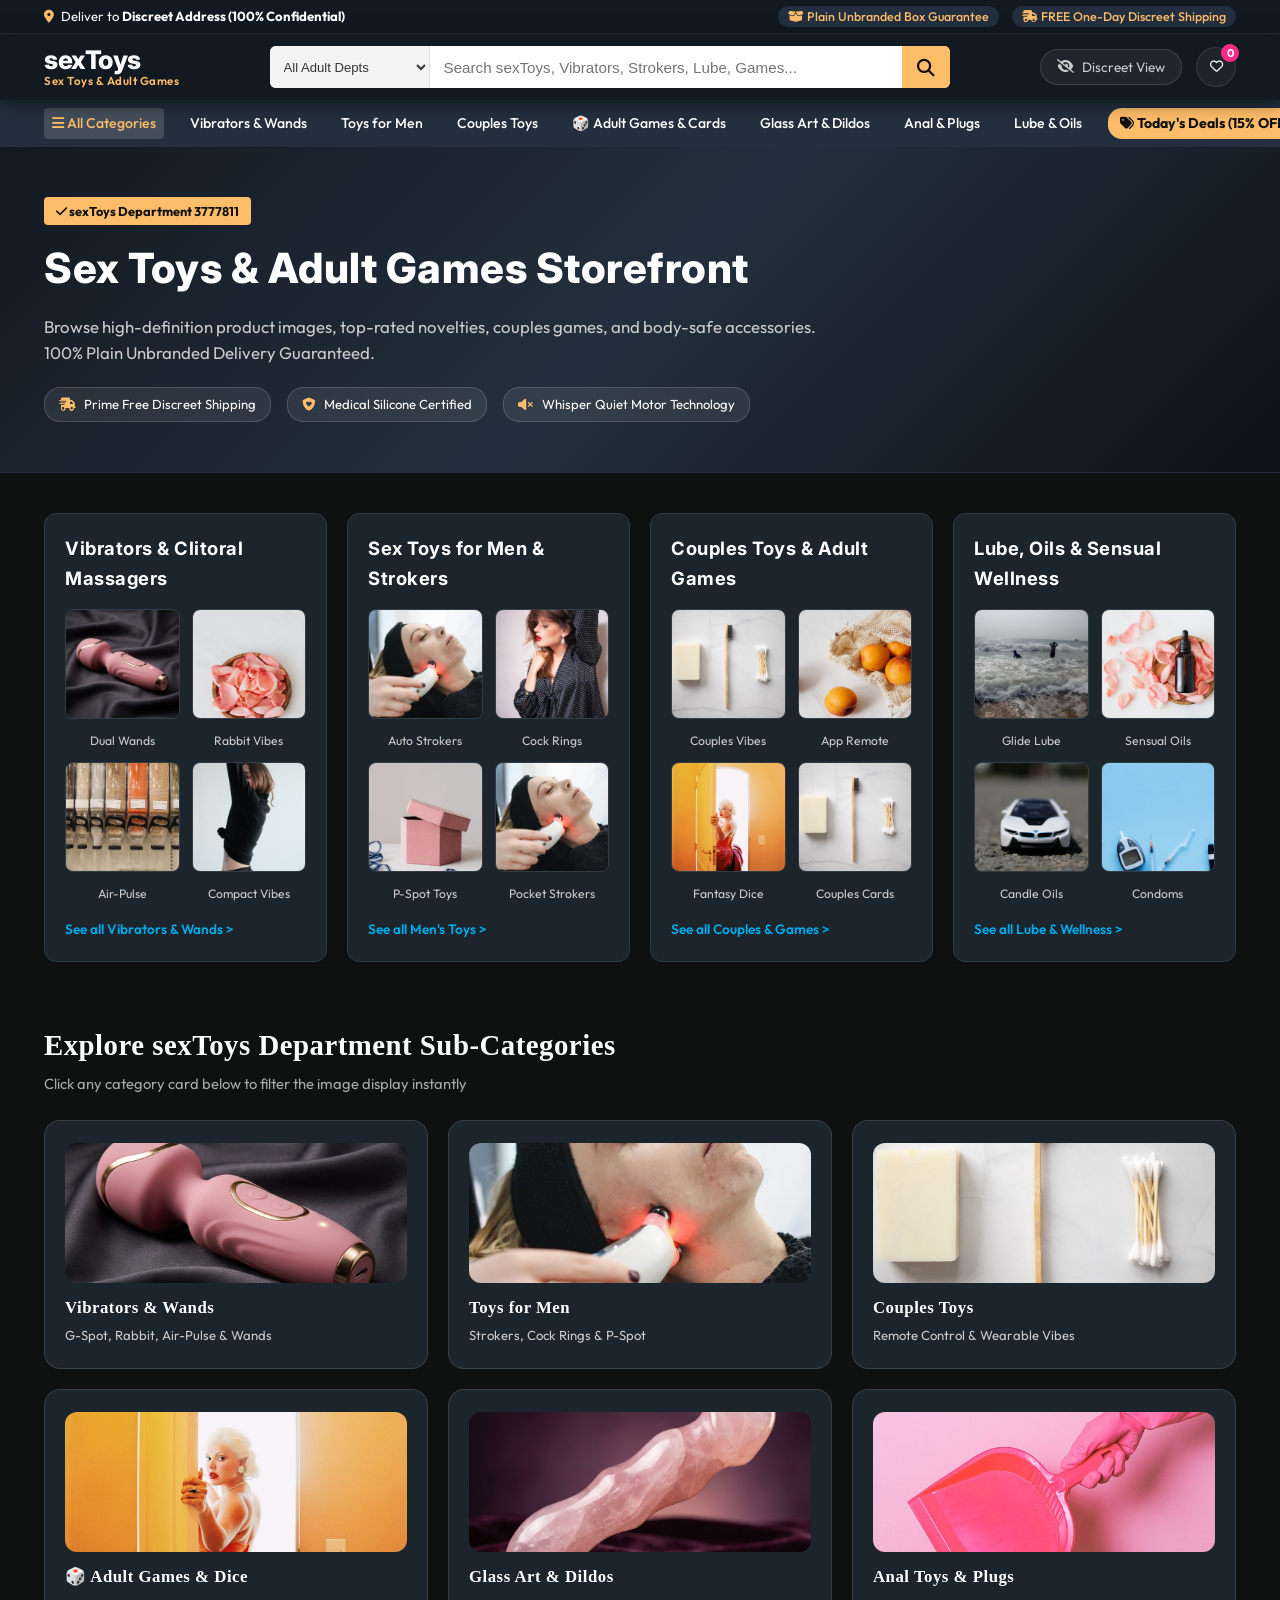
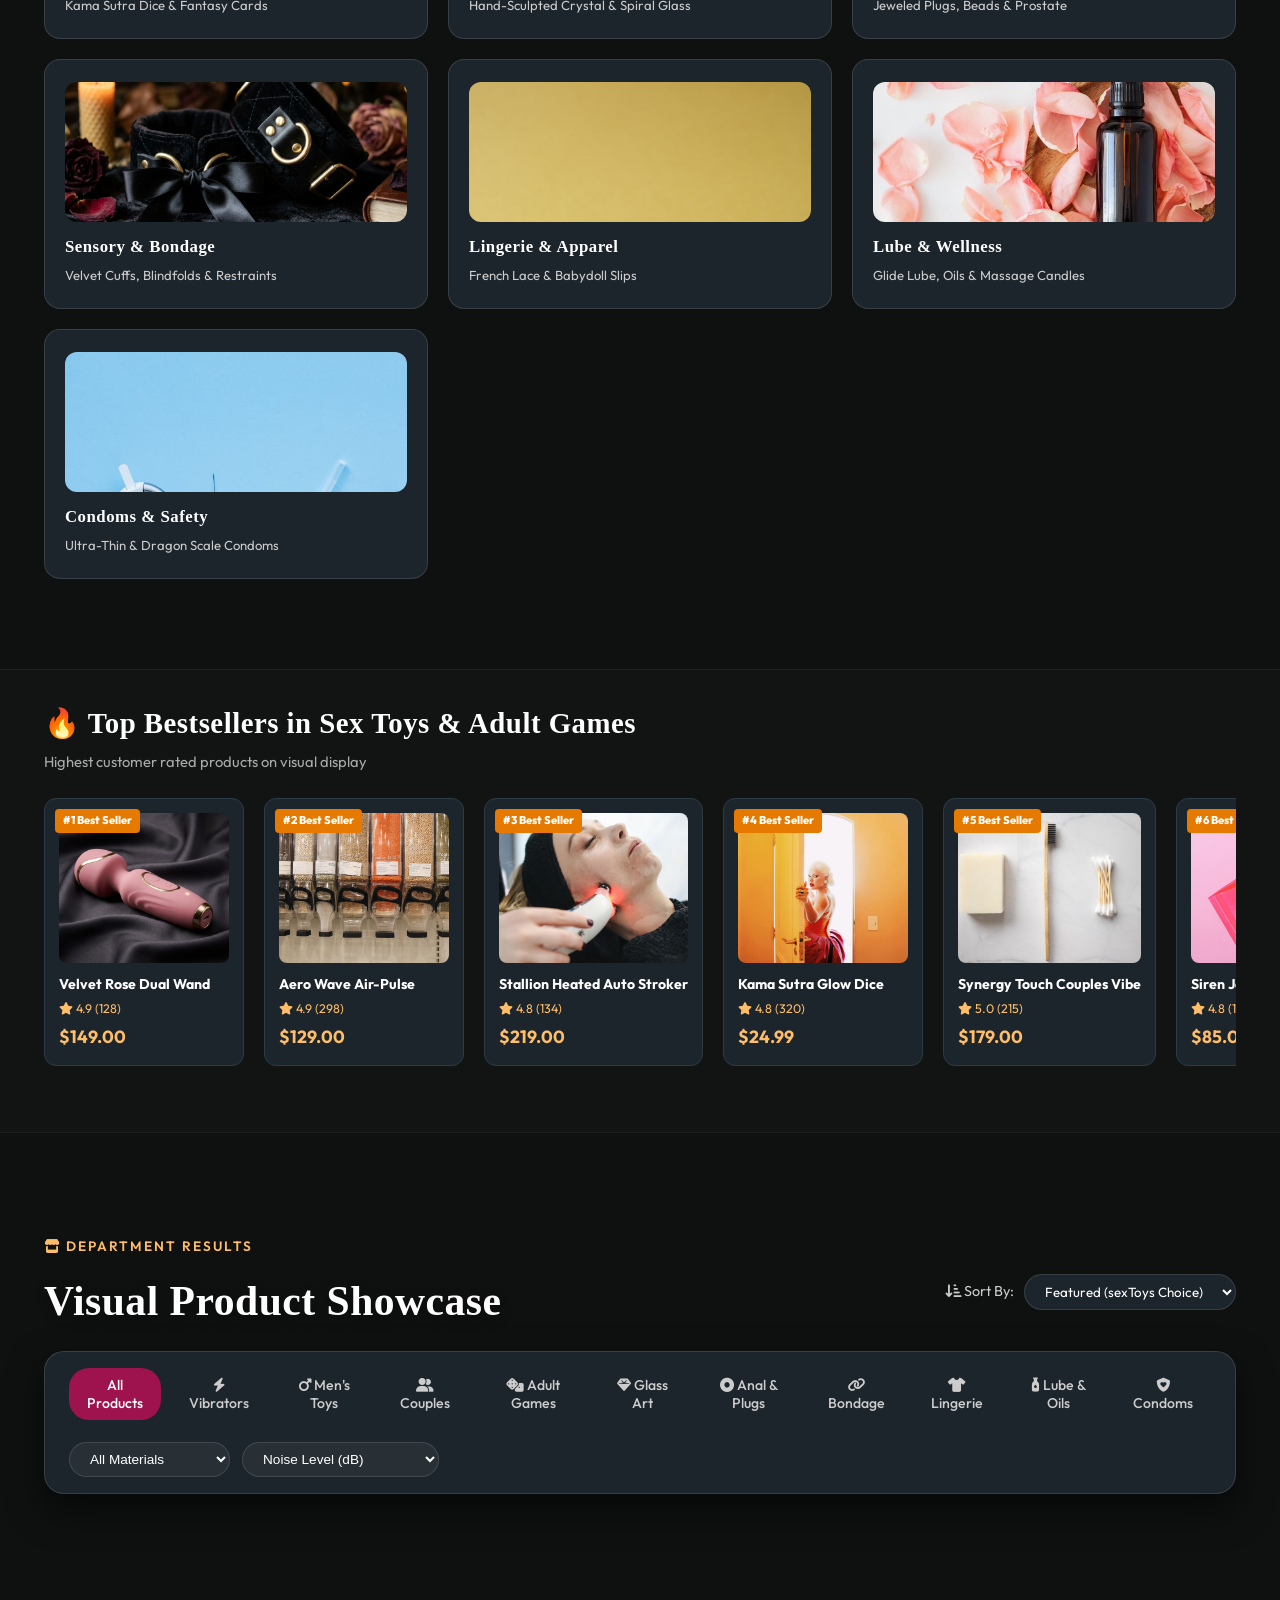
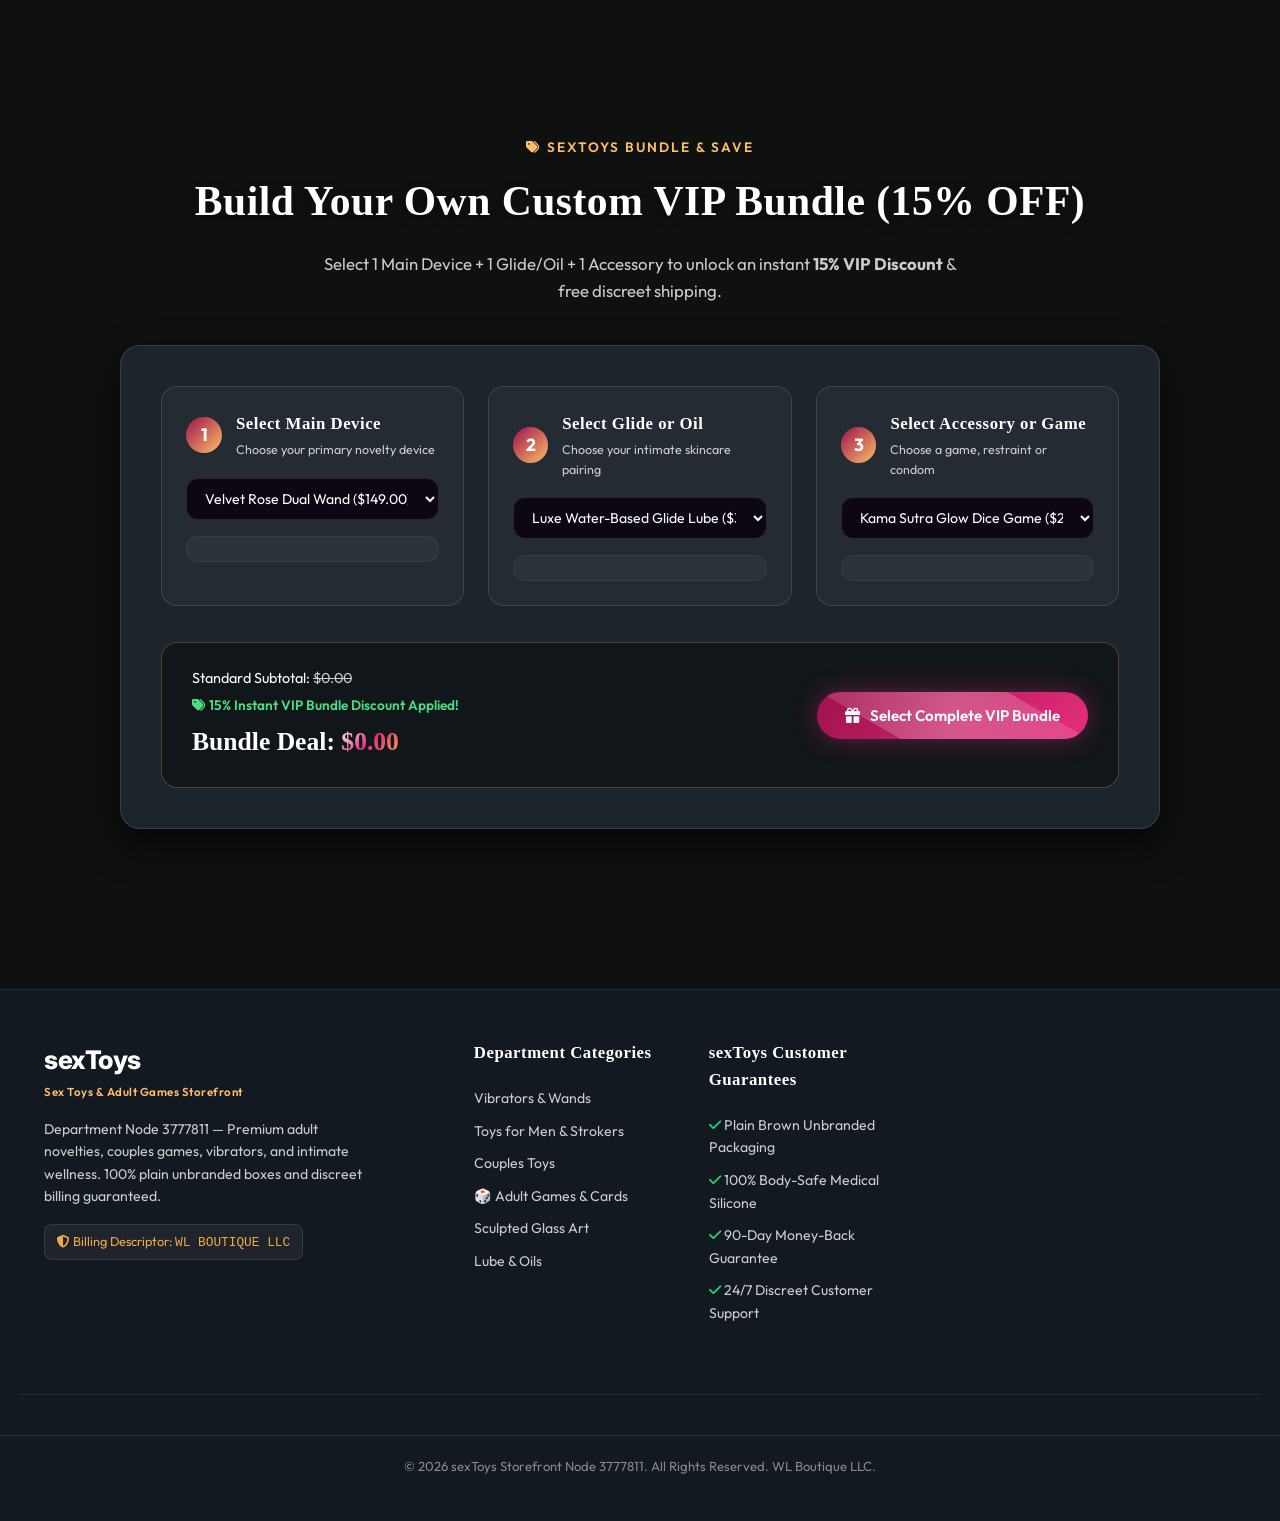
==== commit 63cb8ce9: "Add Top Bestsellers horizontal photo carousel to sexToys storefront" ====
--- a/index.html
+++ b/index.html
@@ -315,6 +315,78 @@
     </div>
   </section>
 
+  <!-- Amazon-Style Horizontal Photo Bestsellers Carousel -->
+  <section class="section bestseller-carousel-section">
+    <div class="container">
+      <div class="section-title-wrap">
+        <h2>🔥 Top Bestsellers in Sex Toys &amp; Adult Games</h2>
+        <p>Highest customer rated products on visual display</p>
+      </div>
+
+      <div class="amz-bestseller-strip">
+        <div class="strip-card" onclick="openQuickView('prod-1')">
+          <div class="rank-badge">#1 Best Seller</div>
+          <img src="images/vibrator1.jpg" alt="Velvet Rose Wand">
+          <div class="strip-info">
+            <h5>Velvet Rose Dual Wand</h5>
+            <div class="strip-stars"><i class="fa-solid fa-star"></i> 4.9 (128)</div>
+            <div class="strip-price">$149.00</div>
+          </div>
+        </div>
+
+        <div class="strip-card" onclick="openQuickView('prod-23')">
+          <div class="rank-badge">#2 Best Seller</div>
+          <img src="images/air_pulse.jpg" alt="Air Pulse Massager">
+          <div class="strip-info">
+            <h5>Aero Wave Air-Pulse</h5>
+            <div class="strip-stars"><i class="fa-solid fa-star"></i> 4.9 (298)</div>
+            <div class="strip-price">$129.00</div>
+          </div>
+        </div>
+
+        <div class="strip-card" onclick="openQuickView('prod-15')">
+          <div class="rank-badge">#3 Best Seller</div>
+          <img src="images/stroker.jpg" alt="Auto Stroker">
+          <div class="strip-info">
+            <h5>Stallion Heated Auto Stroker</h5>
+            <div class="strip-stars"><i class="fa-solid fa-star"></i> 4.8 (134)</div>
+            <div class="strip-price">$219.00</div>
+          </div>
+        </div>
+
+        <div class="strip-card" onclick="openQuickView('prod-26')">
+          <div class="rank-badge">#4 Best Seller</div>
+          <img src="images/adult_games.jpg" alt="Kama Sutra Dice">
+          <div class="strip-info">
+            <h5>Kama Sutra Glow Dice</h5>
+            <div class="strip-stars"><i class="fa-solid fa-star"></i> 4.8 (320)</div>
+            <div class="strip-price">$24.99</div>
+          </div>
+        </div>
+
+        <div class="strip-card" onclick="openQuickView('prod-3')">
+          <div class="rank-badge">#5 Best Seller</div>
+          <img src="images/couples1.jpg" alt="Couples Vibe">
+          <div class="strip-info">
+            <h5>Synergy Touch Couples Vibe</h5>
+            <div class="strip-stars"><i class="fa-solid fa-star"></i> 5.0 (215)</div>
+            <div class="strip-price">$179.00</div>
+          </div>
+        </div>
+
+        <div class="strip-card" onclick="openQuickView('prod-24')">
+          <div class="rank-badge">#6 Best Seller</div>
+          <img src="images/jeweled_plug.jpg" alt="Jeweled Plug">
+          <div class="strip-info">
+            <h5>Siren Jeweled Glass Plug</h5>
+            <div class="strip-stars"><i class="fa-solid fa-star"></i> 4.8 (147)</div>
+            <div class="strip-price">$85.00</div>
+          </div>
+        </div>
+      </div>
+    </div>
+  </section>
+
   <!-- Main Product Display Catalog Section (Image-First) -->
   <section class="section catalog-section" id="catalog">
     <div class="container">
--- a/styles.css
+++ b/styles.css
@@ -2261,6 +2261,95 @@
   font-size: 0.82rem;
 }
 
+/* Amazon-Style Horizontal Photo Bestsellers Strip */
+.bestseller-carousel-section {
+  padding: 30px 0 50px 0;
+  background: rgba(255, 255, 255, 0.015);
+  border-top: 1px solid rgba(255, 255, 255, 0.05);
+  border-bottom: 1px solid rgba(255, 255, 255, 0.05);
+}
+
+.amz-bestseller-strip {
+  display: flex;
+  gap: 20px;
+  overflow-x: auto;
+  padding-bottom: 16px;
+  scroll-behavior: smooth;
+  -webkit-overflow-scrolling: touch;
+  scrollbar-width: thin;
+  scrollbar-color: #febd69 #1d252c;
+}
+
+.amz-bestseller-strip::-webkit-scrollbar {
+  height: 6px;
+}
+
+.amz-bestseller-strip::-webkit-scrollbar-thumb {
+  background: #febd69;
+  border-radius: 6px;
+}
+
+.strip-card {
+  flex: 0 0 200px;
+  background: #1d252c;
+  border: 1px solid #2d3b47;
+  border-radius: 12px;
+  padding: 14px;
+  cursor: pointer;
+  position: relative;
+  transition: all 0.25s ease;
+  display: flex;
+  flex-direction: column;
+}
+
+.strip-card:hover {
+  transform: translateY(-5px);
+  border-color: #febd69;
+  box-shadow: 0 10px 24px rgba(0, 0, 0, 0.5);
+}
+
+.rank-badge {
+  position: absolute;
+  top: 10px;
+  left: 10px;
+  background: #e67a00;
+  color: #fff;
+  font-size: 0.7rem;
+  font-weight: 800;
+  padding: 3px 8px;
+  border-radius: 4px;
+  z-index: 2;
+}
+
+.strip-card img {
+  width: 100%;
+  height: 150px;
+  object-fit: cover;
+  border-radius: 8px;
+  margin-bottom: 10px;
+}
+
+.strip-info h5 {
+  font-size: 0.88rem;
+  color: #fff;
+  margin-bottom: 4px;
+  white-space: nowrap;
+  overflow: hidden;
+  text-overflow: ellipsis;
+}
+
+.strip-stars {
+  color: #febd69;
+  font-size: 0.78rem;
+  margin-bottom: 4px;
+}
+
+.strip-price {
+  font-size: 1.1rem;
+  color: #febd69;
+  font-weight: 700;
+}
+
 @media (max-width: 1200px) {
   .amazon-quad-grid { grid-template-columns: repeat(2, 1fr); }
 }
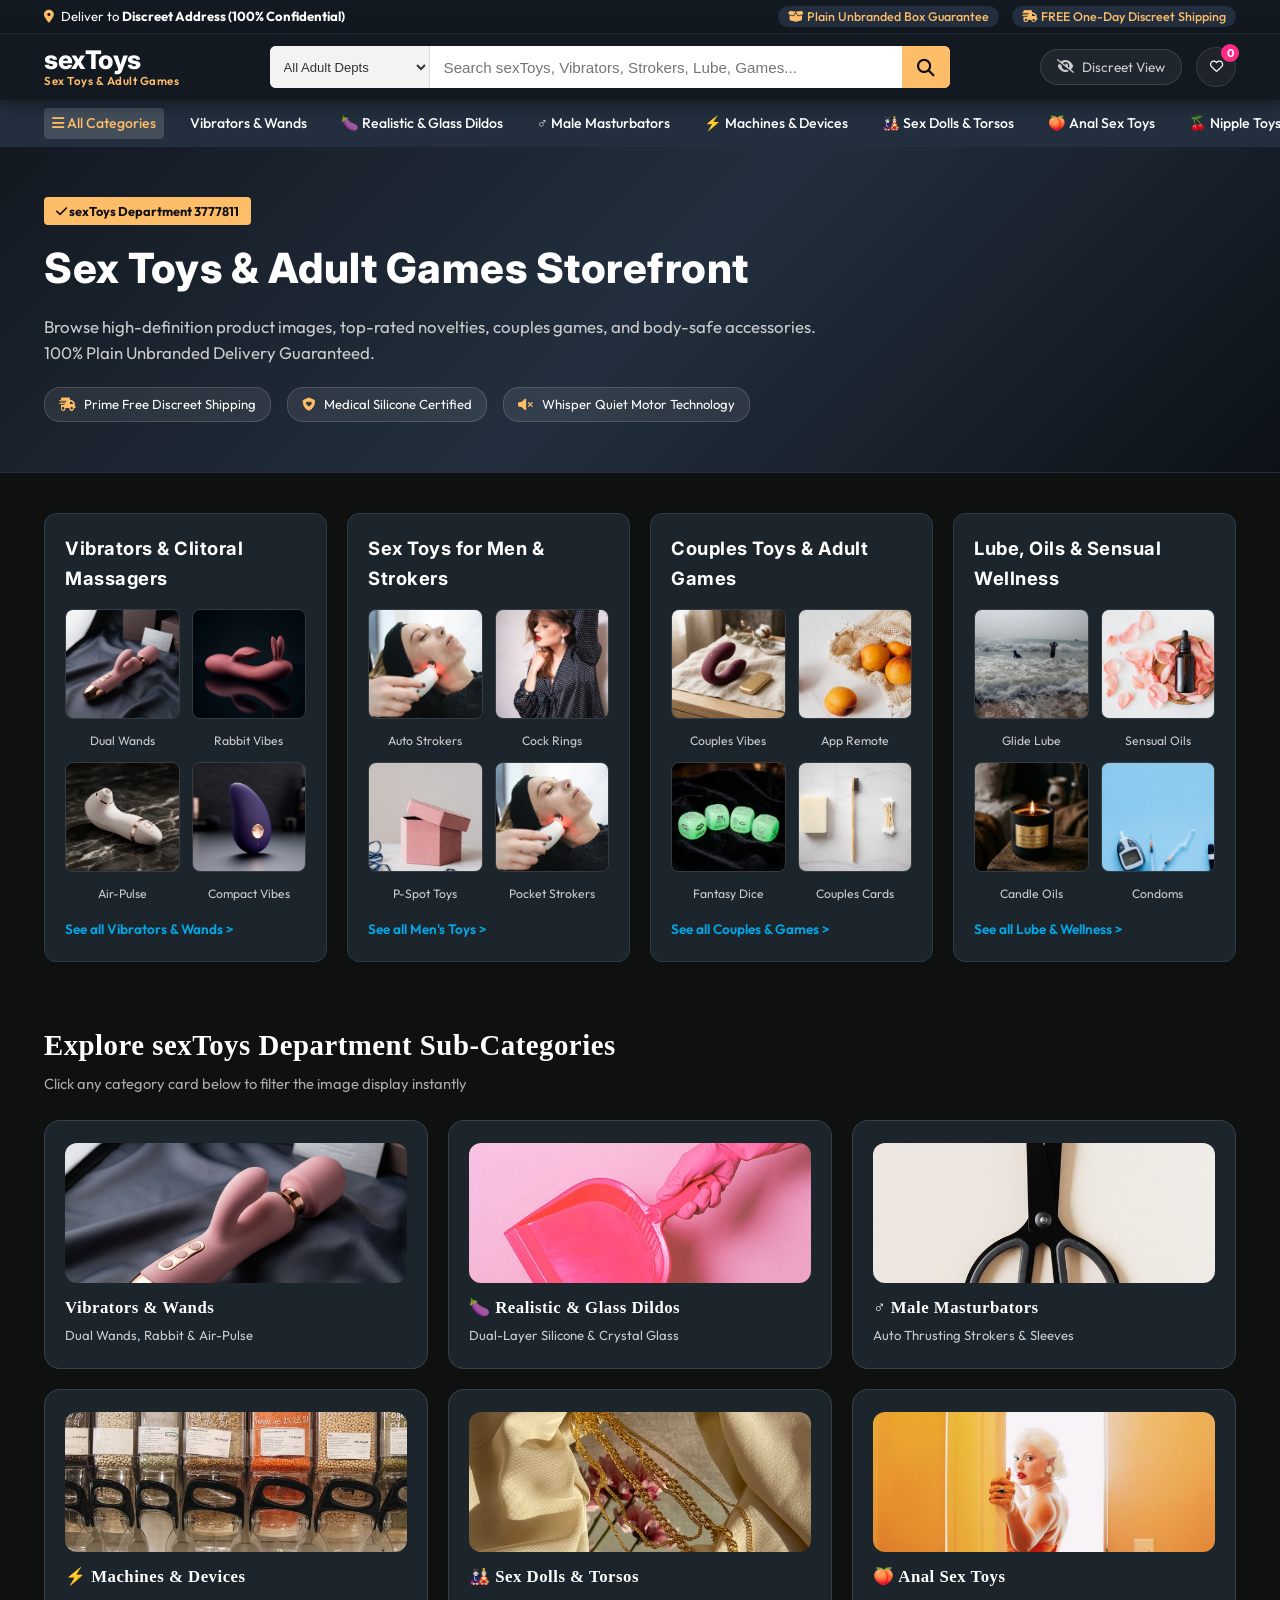
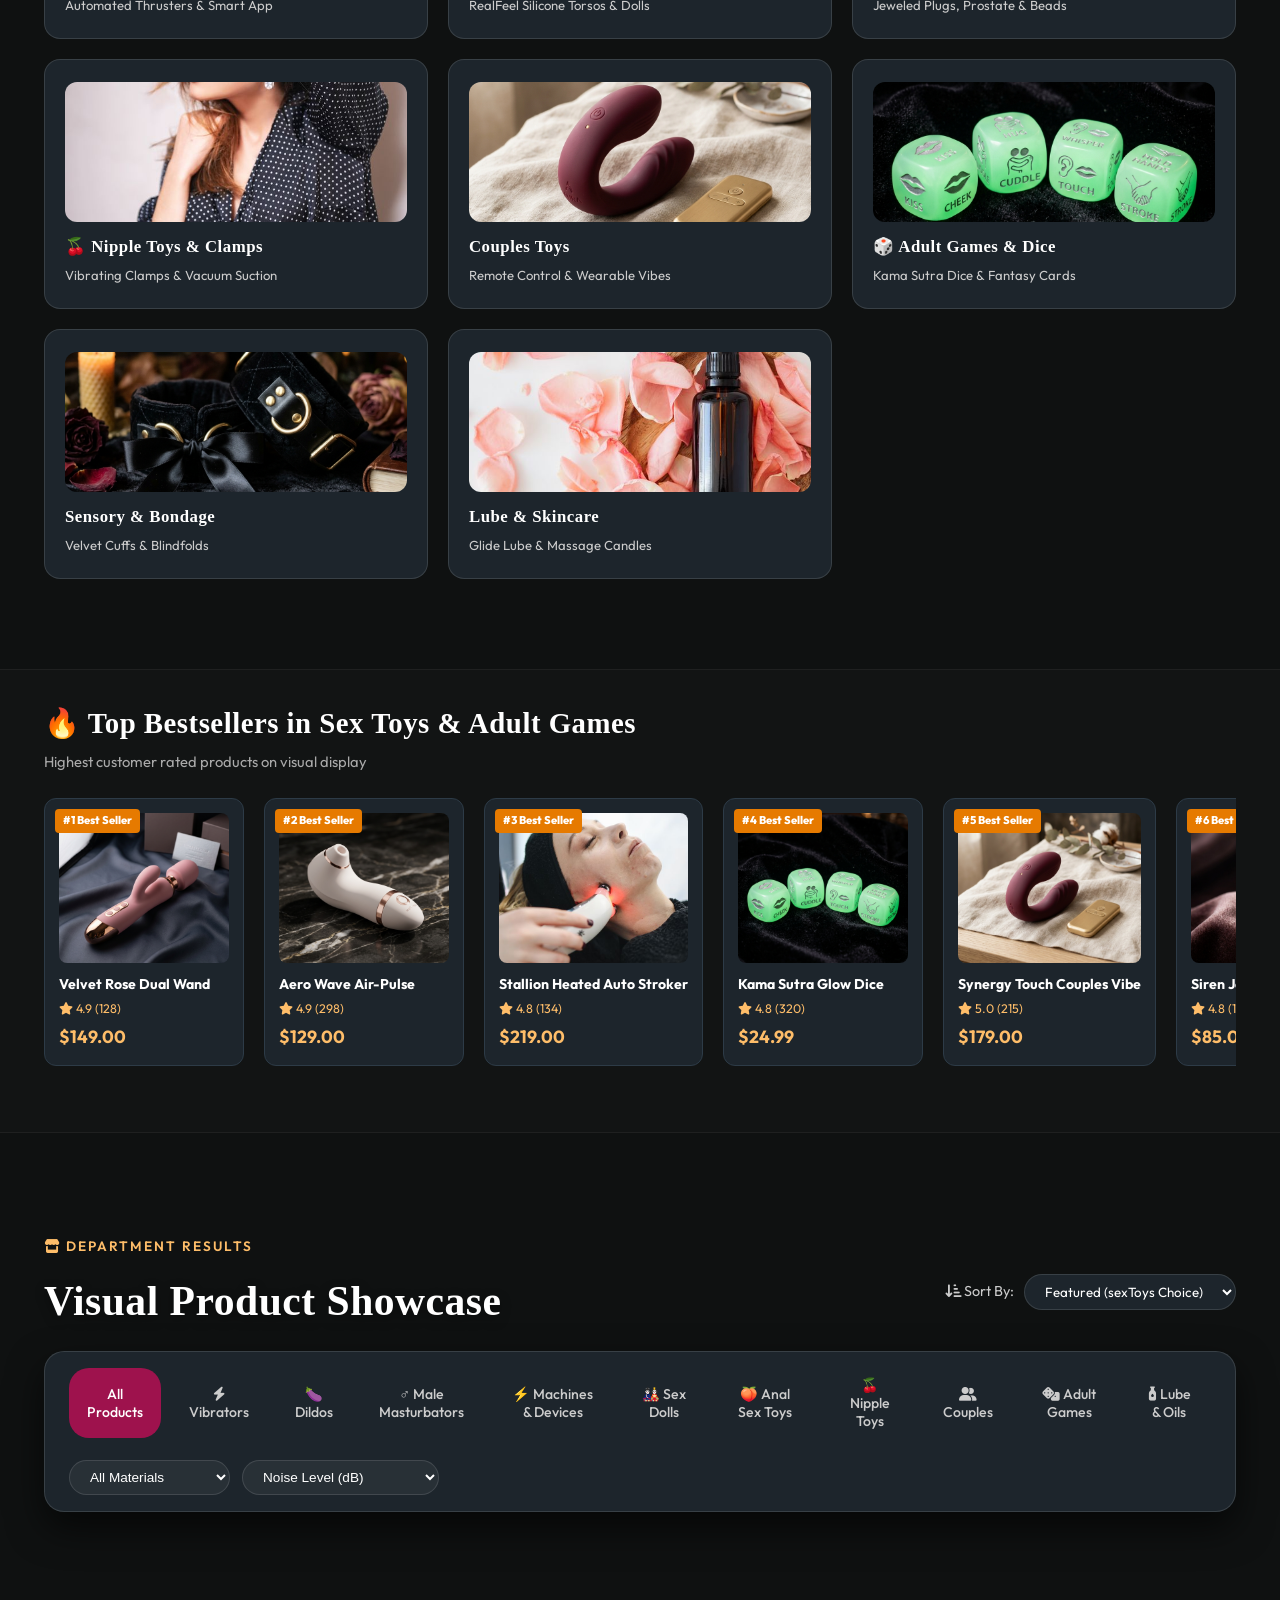
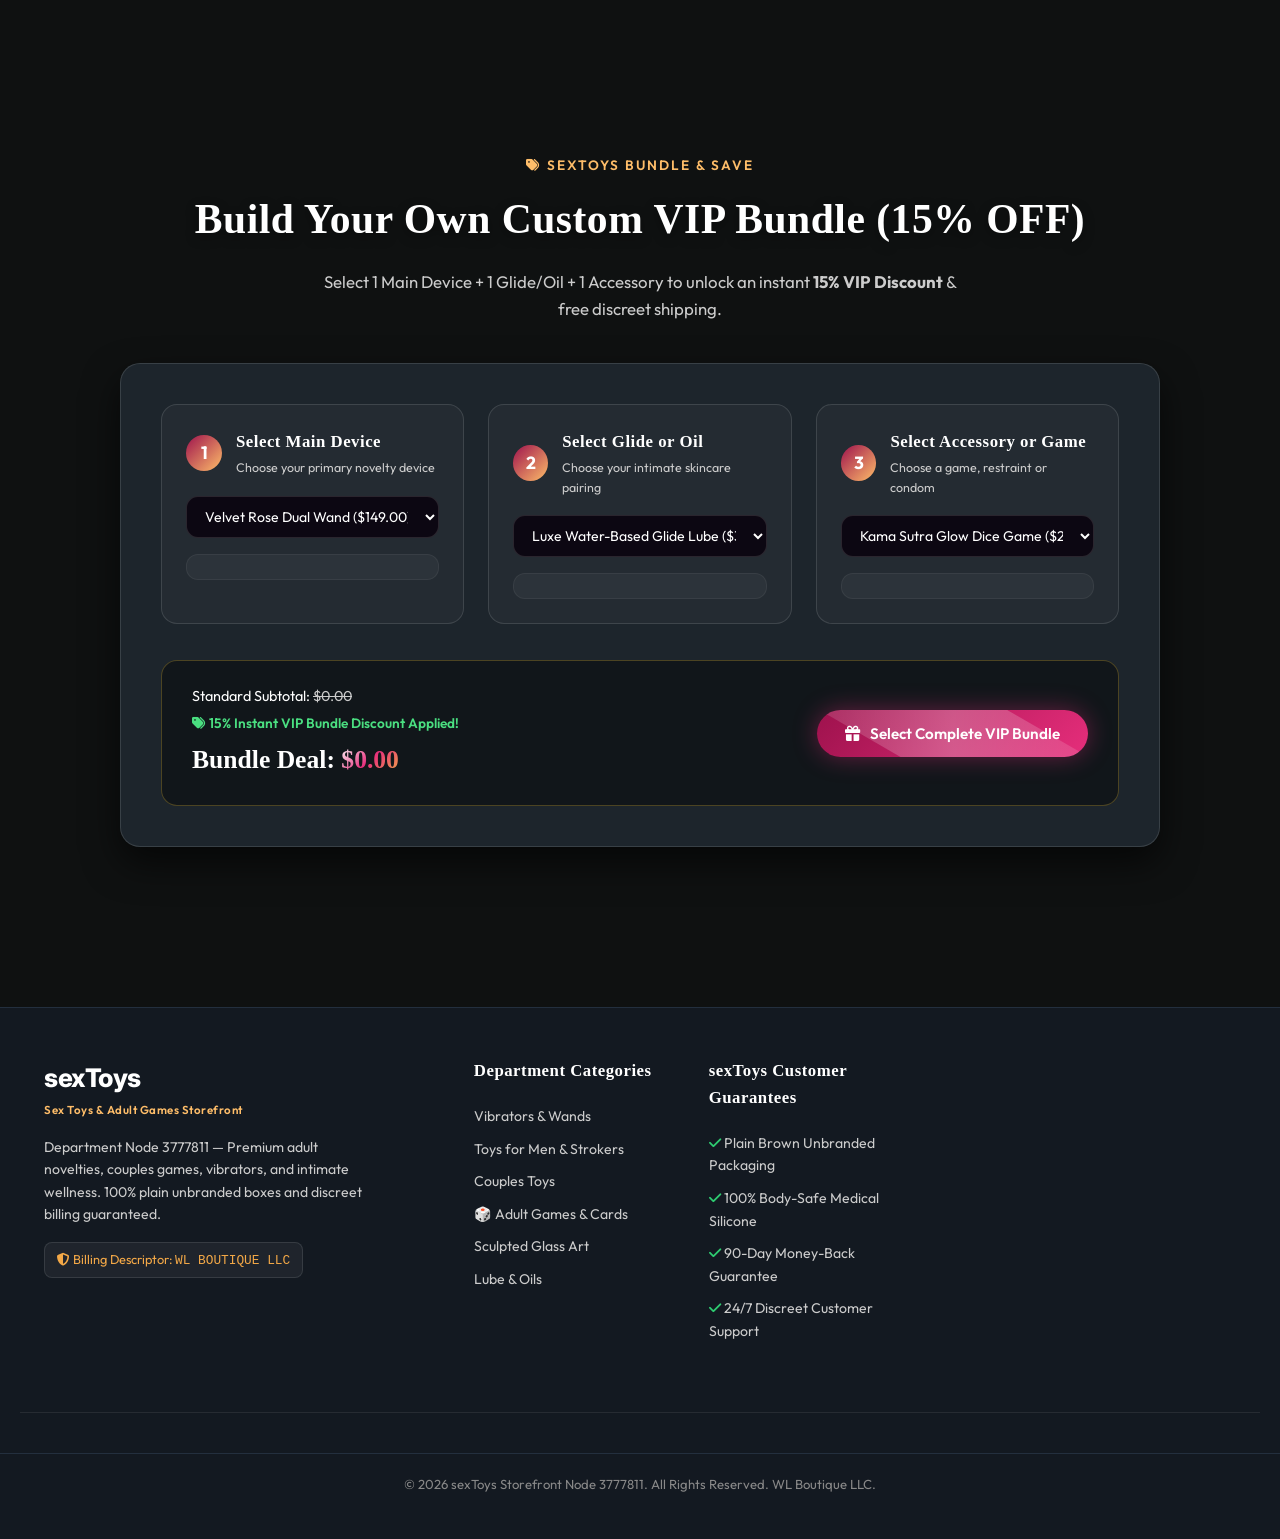
==== commit f4c9d8f0: "Add new sections: Dildos, Male Masturbators, Machines & Devices, Sex Dolls, Anal Sex Toys, Nipple To" ====
--- a/index.html
+++ b/index.html
@@ -93,17 +93,19 @@
     </div>
   </header>
 
-  <!-- Amazon Sub-Header Department Navigation Bar -->
+  <!-- Sub-Header Department Navigation Bar -->
   <nav class="amazon-subnav">
     <div class="container subnav-inner">
       <a href="#catalog" class="subnav-link active" onclick="filterCategory('all')"><i class="fa-solid fa-bars"></i> All Categories</a>
       <a href="#catalog" class="subnav-link" onclick="filterCategory('vibrators')">Vibrators &amp; Wands</a>
-      <a href="#catalog" class="subnav-link" onclick="filterCategory('male')">Toys for Men</a>
+      <a href="#catalog" class="subnav-link" onclick="filterCategory('dildos')">🍆 Realistic &amp; Glass Dildos</a>
+      <a href="#catalog" class="subnav-link" onclick="filterCategory('masturbators')">♂️ Male Masturbators</a>
+      <a href="#catalog" class="subnav-link" onclick="filterCategory('machines')">⚡ Machines &amp; Devices</a>
+      <a href="#catalog" class="subnav-link" onclick="filterCategory('dolls')">🎎 Sex Dolls &amp; Torsos</a>
+      <a href="#catalog" class="subnav-link" onclick="filterCategory('anal')">🍑 Anal Sex Toys</a>
+      <a href="#catalog" class="subnav-link" onclick="filterCategory('nipples')">🍒 Nipple Toys &amp; Clamps</a>
       <a href="#catalog" class="subnav-link" onclick="filterCategory('couples')">Couples Toys</a>
-      <a href="#catalog" class="subnav-link" onclick="filterCategory('games')">🎲 Adult Games &amp; Cards</a>
-      <a href="#catalog" class="subnav-link" onclick="filterCategory('glass')">Glass Art &amp; Dildos</a>
-      <a href="#catalog" class="subnav-link" onclick="filterCategory('anal')">Anal &amp; Plugs</a>
-      <a href="#catalog" class="subnav-link" onclick="filterCategory('wellness')">Lube &amp; Oils</a>
+      <a href="#catalog" class="subnav-link" onclick="filterCategory('games')">🎲 Adult Games</a>
       <a href="#bundleBuilder" class="subnav-link highlight-subnav"><i class="fa-solid fa-tags"></i> Today's Deals (15% OFF Bundles)</a>
     </div>
   </nav>
@@ -264,12 +266,37 @@
         <div class="dept-card" onclick="filterCategory('vibrators')">
           <div class="dept-img-wrap"><img src="images/vibrator1.jpg" alt="Vibrators"></div>
           <h4>Vibrators &amp; Wands</h4>
-          <p>G-Spot, Rabbit, Air-Pulse &amp; Wands</p>
-        </div>
-        <div class="dept-card" onclick="filterCategory('male')">
-          <div class="dept-img-wrap"><img src="images/stroker.jpg" alt="Toys for Men"></div>
-          <h4>Toys for Men</h4>
-          <p>Strokers, Cock Rings &amp; P-Spot</p>
+          <p>Dual Wands, Rabbit &amp; Air-Pulse</p>
+        </div>
+        <div class="dept-card" onclick="filterCategory('dildos')">
+          <div class="dept-img-wrap"><img src="images/dildos.jpg" alt="Dildos"></div>
+          <h4>🍆 Realistic &amp; Glass Dildos</h4>
+          <p>Dual-Layer Silicone &amp; Crystal Glass</p>
+        </div>
+        <div class="dept-card" onclick="filterCategory('masturbators')">
+          <div class="dept-img-wrap"><img src="images/masturbator.jpg" alt="Male Masturbators"></div>
+          <h4>♂️ Male Masturbators</h4>
+          <p>Auto Thrusting Strokers &amp; Sleeves</p>
+        </div>
+        <div class="dept-card" onclick="filterCategory('machines')">
+          <div class="dept-img-wrap"><img src="images/machine.jpg" alt="Sex Machines"></div>
+          <h4>⚡ Machines &amp; Devices</h4>
+          <p>Automated Thrusters &amp; Smart App</p>
+        </div>
+        <div class="dept-card" onclick="filterCategory('dolls')">
+          <div class="dept-img-wrap"><img src="images/doll.jpg" alt="Sex Dolls"></div>
+          <h4>🎎 Sex Dolls &amp; Torsos</h4>
+          <p>RealFeel Silicone Torsos &amp; Dolls</p>
+        </div>
+        <div class="dept-card" onclick="filterCategory('anal')">
+          <div class="dept-img-wrap"><img src="images/anal_toy.jpg" alt="Anal Toys"></div>
+          <h4>🍑 Anal Sex Toys</h4>
+          <p>Jeweled Plugs, Prostate &amp; Beads</p>
+        </div>
+        <div class="dept-card" onclick="filterCategory('nipples')">
+          <div class="dept-img-wrap"><img src="images/nipple_toy.jpg" alt="Nipple Toys"></div>
+          <h4>🍒 Nipple Toys &amp; Clamps</h4>
+          <p>Vibrating Clamps &amp; Vacuum Suction</p>
         </div>
         <div class="dept-card" onclick="filterCategory('couples')">
           <div class="dept-img-wrap"><img src="images/couples1.jpg" alt="Couples Toys"></div>
@@ -281,35 +308,15 @@
           <h4>🎲 Adult Games &amp; Dice</h4>
           <p>Kama Sutra Dice &amp; Fantasy Cards</p>
         </div>
-        <div class="dept-card" onclick="filterCategory('glass')">
-          <div class="dept-img-wrap"><img src="images/glass_wand.jpg" alt="Glass Art"></div>
-          <h4>Glass Art &amp; Dildos</h4>
-          <p>Hand-Sculpted Crystal &amp; Spiral Glass</p>
-        </div>
-        <div class="dept-card" onclick="filterCategory('anal')">
-          <div class="dept-img-wrap"><img src="images/jeweled_plug.jpg" alt="Anal Toys"></div>
-          <h4>Anal Toys &amp; Plugs</h4>
-          <p>Jeweled Plugs, Beads &amp; Prostate</p>
-        </div>
         <div class="dept-card" onclick="filterCategory('bondage')">
           <div class="dept-img-wrap"><img src="images/restraints.jpg" alt="Bondage"></div>
           <h4>Sensory &amp; Bondage</h4>
-          <p>Velvet Cuffs, Blindfolds &amp; Restraints</p>
-        </div>
-        <div class="dept-card" onclick="filterCategory('lingerie')">
-          <div class="dept-img-wrap"><img src="images/lingerie1.jpg" alt="Lingerie"></div>
-          <h4>Lingerie &amp; Apparel</h4>
-          <p>French Lace &amp; Babydoll Slips</p>
+          <p>Velvet Cuffs &amp; Blindfolds</p>
         </div>
         <div class="dept-card" onclick="filterCategory('wellness')">
           <div class="dept-img-wrap"><img src="images/oils1.jpg" alt="Lube & Wellness"></div>
-          <h4>Lube &amp; Wellness</h4>
-          <p>Glide Lube, Oils &amp; Massage Candles</p>
-        </div>
-        <div class="dept-card" onclick="filterCategory('protection')">
-          <div class="dept-img-wrap"><img src="images/condoms.jpg" alt="Condoms"></div>
-          <h4>Condoms &amp; Safety</h4>
-          <p>Ultra-Thin &amp; Dragon Scale Condoms</p>
+          <h4>Lube &amp; Skincare</h4>
+          <p>Glide Lube &amp; Massage Candles</p>
         </div>
       </div>
     </div>
@@ -415,15 +422,15 @@
         <div class="filter-tabs" id="categoryFilterTabs">
           <button class="filter-tab active" data-category="all">All Products</button>
           <button class="filter-tab" data-category="vibrators"><i class="fa-solid fa-bolt"></i> Vibrators</button>
-          <button class="filter-tab" data-category="male"><i class="fa-solid fa-mars"></i> Men's Toys</button>
+          <button class="filter-tab" data-category="dildos">🍆 Dildos</button>
+          <button class="filter-tab" data-category="masturbators">♂️ Male Masturbators</button>
+          <button class="filter-tab" data-category="machines">⚡ Machines &amp; Devices</button>
+          <button class="filter-tab" data-category="dolls">🎎 Sex Dolls</button>
+          <button class="filter-tab" data-category="anal">🍑 Anal Sex Toys</button>
+          <button class="filter-tab" data-category="nipples">🍒 Nipple Toys</button>
           <button class="filter-tab" data-category="couples"><i class="fa-solid fa-user-group"></i> Couples</button>
           <button class="filter-tab" data-category="games"><i class="fa-solid fa-dice"></i> Adult Games</button>
-          <button class="filter-tab" data-category="glass"><i class="fa-solid fa-gem"></i> Glass Art</button>
-          <button class="filter-tab" data-category="anal"><i class="fa-solid fa-circle-dot"></i> Anal &amp; Plugs</button>
-          <button class="filter-tab" data-category="bondage"><i class="fa-solid fa-link"></i> Bondage</button>
-          <button class="filter-tab" data-category="lingerie"><i class="fa-solid fa-shirt"></i> Lingerie</button>
           <button class="filter-tab" data-category="wellness"><i class="fa-solid fa-bottle-droplet"></i> Lube &amp; Oils</button>
-          <button class="filter-tab" data-category="protection"><i class="fa-solid fa-shield-heart"></i> Condoms</button>
         </div>
 
         <div class="filter-dropdowns">
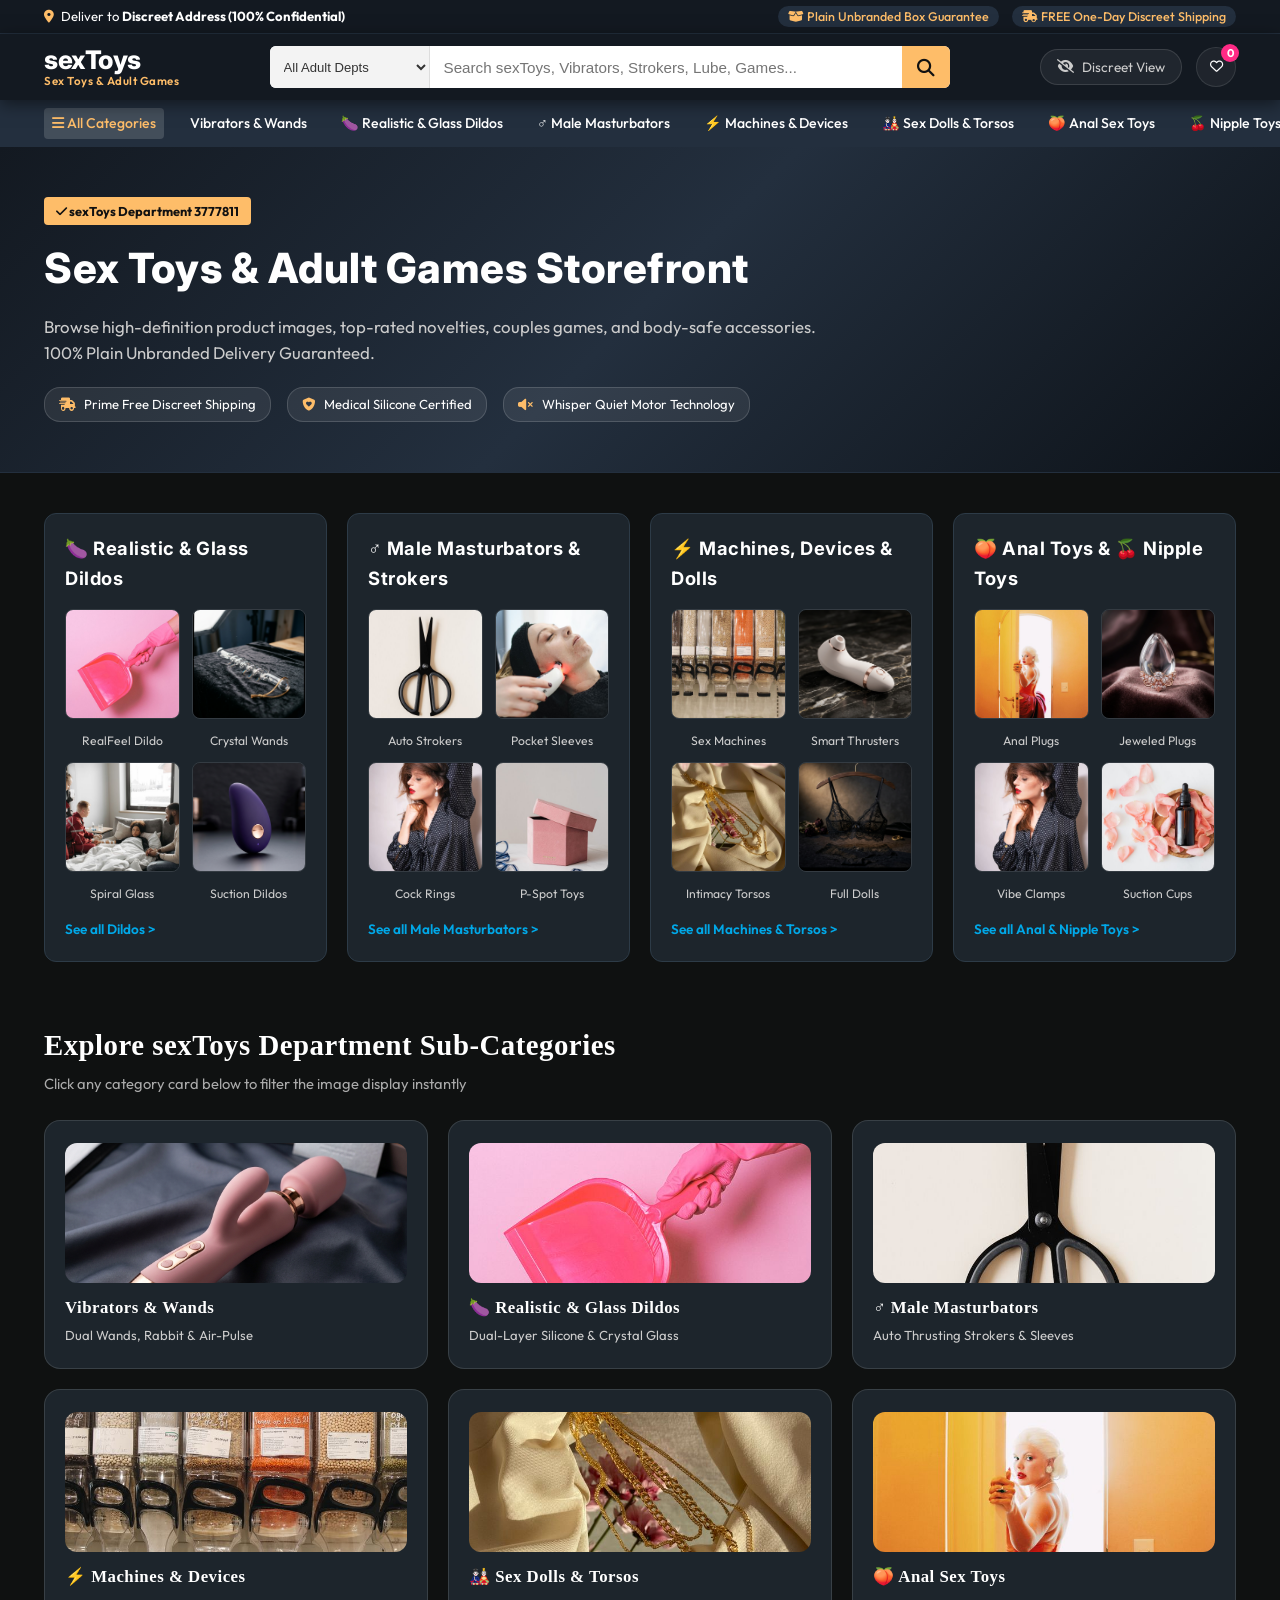
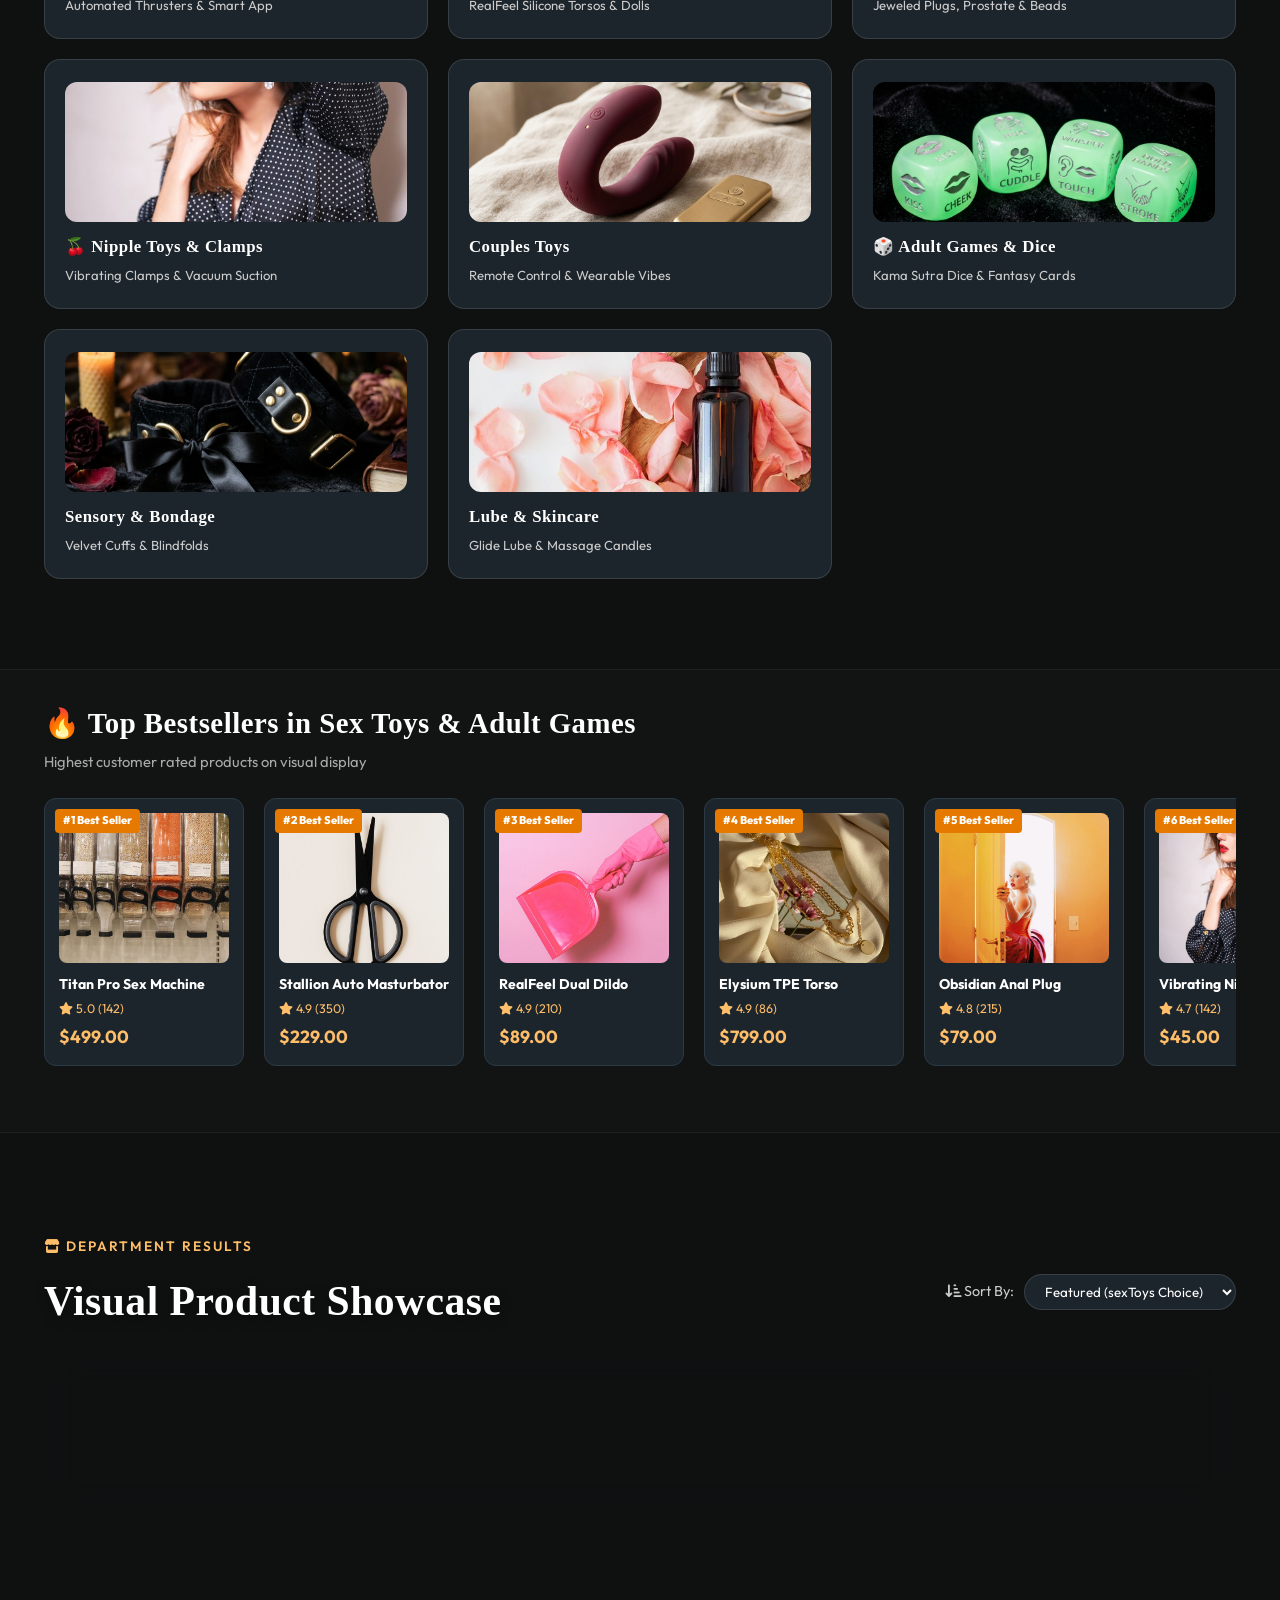
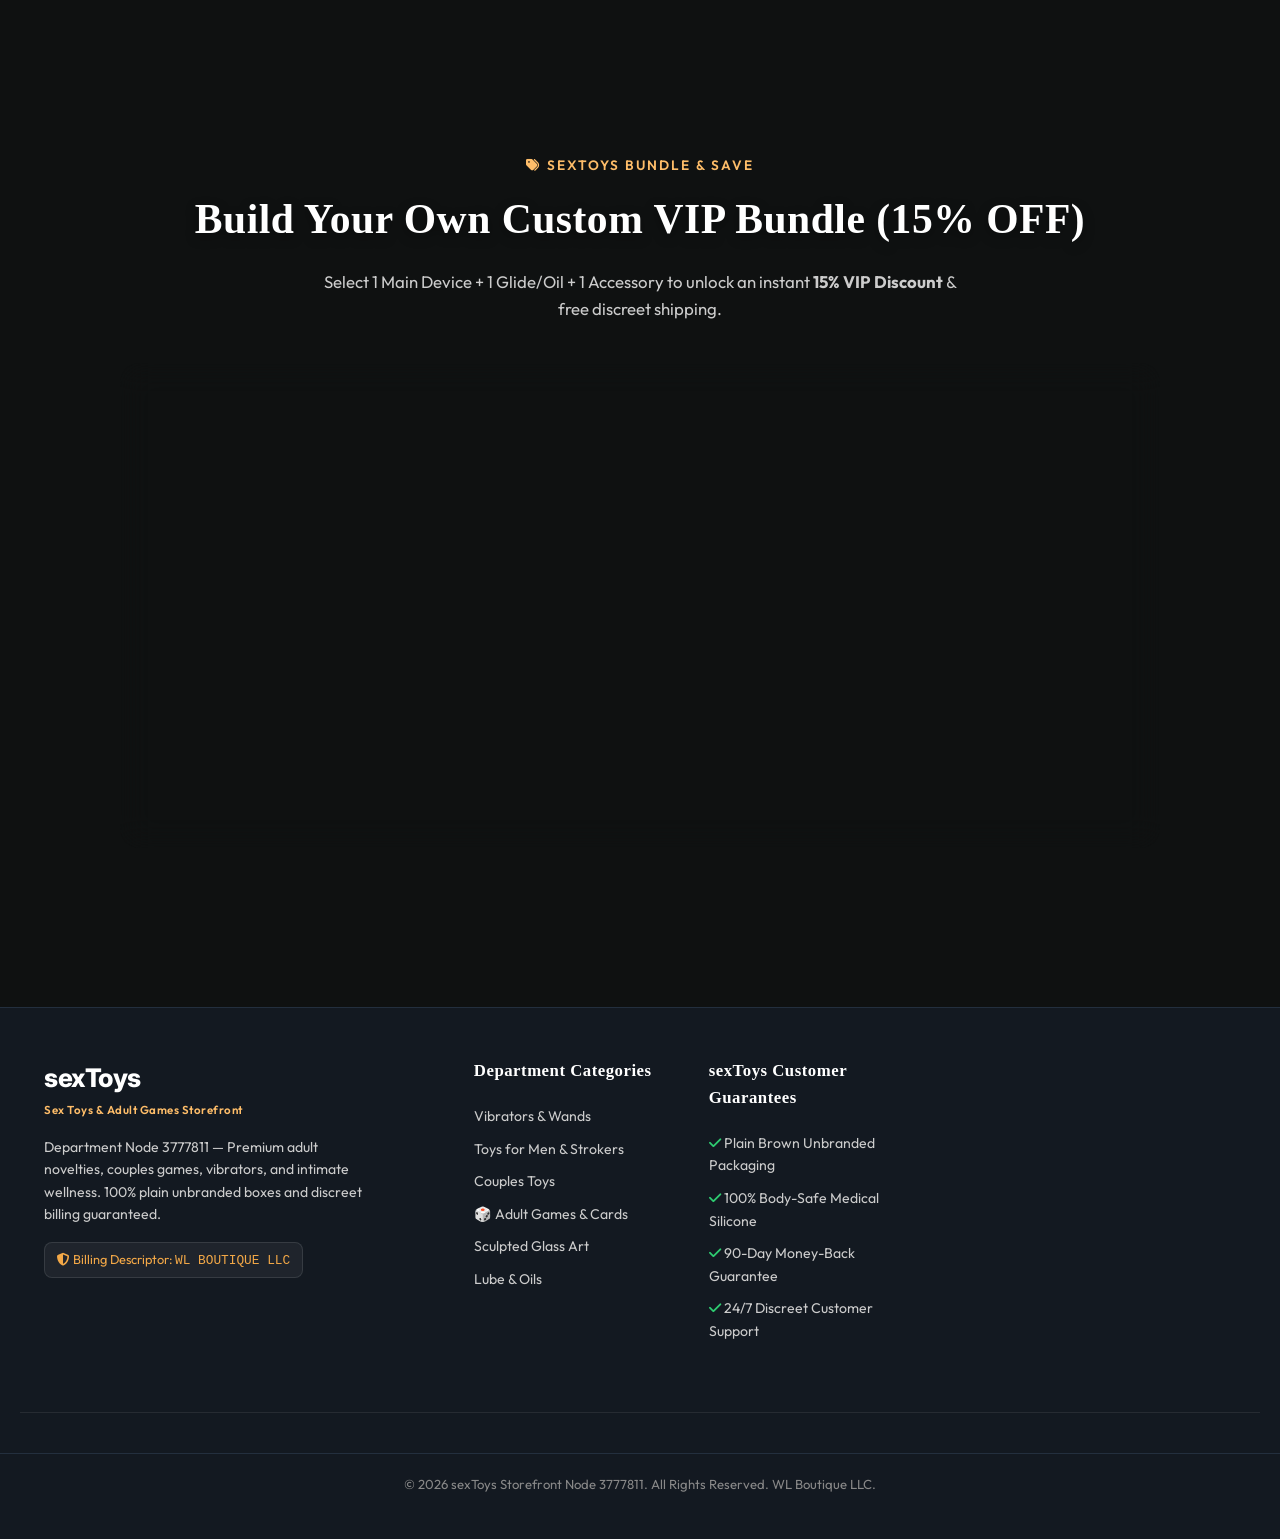
==== commit a545d066: "Prominently feature Dildos, Male Masturbators, Machines, Sex Dolls, Anal Toys, and Nipple Toys at th" ====
--- a/index.html
+++ b/index.html
@@ -154,100 +154,100 @@
     <div class="container">
       <div class="amazon-quad-grid">
         
-        <!-- Quad Card 1: Vibrators & Clitoral -->
+        <!-- Quad Card 1: Dildos & Glass Art -->
         <div class="amz-quad-card">
-          <h3>Vibrators &amp; Clitoral Massagers</h3>
+          <h3>🍆 Realistic &amp; Glass Dildos</h3>
           <div class="quad-images-4">
-            <div class="quad-item" onclick="filterCategory('vibrators')">
-              <img src="images/vibrator1.jpg" alt="Dual Wand">
-              <span>Dual Wands</span>
-            </div>
-            <div class="quad-item" onclick="filterCategory('vibrators')">
-              <img src="images/rabbit.jpg" alt="Rabbit Vibe">
-              <span>Rabbit Vibes</span>
-            </div>
-            <div class="quad-item" onclick="filterCategory('vibrators')">
-              <img src="images/air_pulse.jpg" alt="Air Pulse">
-              <span>Air-Pulse</span>
-            </div>
-            <div class="quad-item" onclick="filterCategory('vibrators')">
-              <img src="images/vibrator2.jpg" alt="Compact Vibe">
-              <span>Compact Vibes</span>
-            </div>
-          </div>
-          <a href="#catalog" class="quad-link" onclick="filterCategory('vibrators')">See all Vibrators &amp; Wands &gt;</a>
-        </div>
-
-        <!-- Quad Card 2: Men's Toys & Strokers -->
+            <div class="quad-item" onclick="filterCategory('dildos')">
+              <img src="images/dildos.jpg" alt="RealFeel Dildo">
+              <span>RealFeel Dildo</span>
+            </div>
+            <div class="quad-item" onclick="filterCategory('dildos')">
+              <img src="images/glass_wand.jpg" alt="Glass Wand">
+              <span>Crystal Wands</span>
+            </div>
+            <div class="quad-item" onclick="filterCategory('dildos')">
+              <img src="images/dildo.jpg" alt="Spiral Glass">
+              <span>Spiral Glass</span>
+            </div>
+            <div class="quad-item" onclick="filterCategory('dildos')">
+              <img src="images/vibrator2.jpg" alt="Suction Dildo">
+              <span>Suction Dildos</span>
+            </div>
+          </div>
+          <a href="#catalog" class="quad-link" onclick="filterCategory('dildos')">See all Dildos &gt;</a>
+        </div>
+
+        <!-- Quad Card 2: Male Masturbators & Strokers -->
         <div class="amz-quad-card">
-          <h3>Sex Toys for Men &amp; Strokers</h3>
+          <h3>♂️ Male Masturbators &amp; Strokers</h3>
           <div class="quad-images-4">
-            <div class="quad-item" onclick="filterCategory('male')">
-              <img src="images/stroker.jpg" alt="Auto Stroker">
+            <div class="quad-item" onclick="filterCategory('masturbators')">
+              <img src="images/masturbator.jpg" alt="Auto Stroker">
               <span>Auto Strokers</span>
             </div>
-            <div class="quad-item" onclick="filterCategory('male')">
+            <div class="quad-item" onclick="filterCategory('masturbators')">
+              <img src="images/custom_stroker.jpg" alt="Pocket Stroker">
+              <span>Pocket Sleeves</span>
+            </div>
+            <div class="quad-item" onclick="filterCategory('masturbators')">
               <img src="images/cock_ring.jpg" alt="Cock Ring">
               <span>Cock Rings</span>
             </div>
-            <div class="quad-item" onclick="filterCategory('male')">
+            <div class="quad-item" onclick="filterCategory('masturbators')">
               <img src="images/prostate.jpg" alt="Prostate Massager">
               <span>P-Spot Toys</span>
             </div>
-            <div class="quad-item" onclick="filterCategory('male')">
-              <img src="images/custom_stroker.jpg" alt="Pocket Stroker">
-              <span>Pocket Strokers</span>
-            </div>
-          </div>
-          <a href="#catalog" class="quad-link" onclick="filterCategory('male')">See all Men's Toys &gt;</a>
-        </div>
-
-        <!-- Quad Card 3: Couples Toys & Adult Games -->
+          </div>
+          <a href="#catalog" class="quad-link" onclick="filterCategory('masturbators')">See all Male Masturbators &gt;</a>
+        </div>
+
+        <!-- Quad Card 3: Machines, Devices & Torsos -->
         <div class="amz-quad-card">
-          <h3>Couples Toys &amp; Adult Games</h3>
+          <h3>⚡ Machines, Devices &amp; Dolls</h3>
           <div class="quad-images-4">
-            <div class="quad-item" onclick="filterCategory('couples')">
-              <img src="images/couples1.jpg" alt="Couples Device">
-              <span>Couples Vibes</span>
-            </div>
-            <div class="quad-item" onclick="filterCategory('couples')">
-              <img src="images/couples2.jpg" alt="App Controlled">
-              <span>App Remote</span>
-            </div>
-            <div class="quad-item" onclick="filterCategory('games')">
-              <img src="images/adult_games.jpg" alt="Kama Sutra Dice">
-              <span>Fantasy Dice</span>
-            </div>
-            <div class="quad-item" onclick="filterCategory('games')">
-              <img src="images/couples_cards.jpg" alt="Desire Cards">
-              <span>Couples Cards</span>
-            </div>
-          </div>
-          <a href="#catalog" class="quad-link" onclick="filterCategory('games')">See all Couples &amp; Games &gt;</a>
-        </div>
-
-        <!-- Quad Card 4: Lube & Wellness -->
+            <div class="quad-item" onclick="filterCategory('machines')">
+              <img src="images/machine.jpg" alt="Sex Machine">
+              <span>Sex Machines</span>
+            </div>
+            <div class="quad-item" onclick="filterCategory('machines')">
+              <img src="images/air_pulse.jpg" alt="Smart Thruster">
+              <span>Smart Thrusters</span>
+            </div>
+            <div class="quad-item" onclick="filterCategory('dolls')">
+              <img src="images/doll.jpg" alt="Silicone Torso">
+              <span>Intimacy Torsos</span>
+            </div>
+            <div class="quad-item" onclick="filterCategory('dolls')">
+              <img src="images/lingerie1.jpg" alt="Intimacy Doll">
+              <span>Full Dolls</span>
+            </div>
+          </div>
+          <a href="#catalog" class="quad-link" onclick="filterCategory('machines')">See all Machines &amp; Torsos &gt;</a>
+        </div>
+
+        <!-- Quad Card 4: Anal Toys & Nipple Clamps -->
         <div class="amz-quad-card">
-          <h3>Lube, Oils &amp; Sensual Wellness</h3>
+          <h3>🍑 Anal Toys &amp; 🍒 Nipple Toys</h3>
           <div class="quad-images-4">
-            <div class="quad-item" onclick="filterCategory('wellness')">
-              <img src="images/lubricant.jpg" alt="Water Lube">
-              <span>Glide Lube</span>
-            </div>
-            <div class="quad-item" onclick="filterCategory('wellness')">
-              <img src="images/oils1.jpg" alt="Body Oil">
-              <span>Sensual Oils</span>
-            </div>
-            <div class="quad-item" onclick="filterCategory('wellness')">
-              <img src="images/massage_candle.jpg" alt="Massage Candle">
-              <span>Candle Oils</span>
-            </div>
-            <div class="quad-item" onclick="filterCategory('protection')">
-              <img src="images/condoms.jpg" alt="Condoms">
-              <span>Condoms</span>
-            </div>
-          </div>
-          <a href="#catalog" class="quad-link" onclick="filterCategory('wellness')">See all Lube &amp; Wellness &gt;</a>
+            <div class="quad-item" onclick="filterCategory('anal')">
+              <img src="images/anal_toy.jpg" alt="Vibrating Plug">
+              <span>Anal Plugs</span>
+            </div>
+            <div class="quad-item" onclick="filterCategory('anal')">
+              <img src="images/jeweled_plug.jpg" alt="Jeweled Plug">
+              <span>Jeweled Plugs</span>
+            </div>
+            <div class="quad-item" onclick="filterCategory('nipples')">
+              <img src="images/nipple_toy.jpg" alt="Nipple Clamps">
+              <span>Vibe Clamps</span>
+            </div>
+            <div class="quad-item" onclick="filterCategory('nipples')">
+              <img src="images/oils1.jpg" alt="Suction Cups">
+              <span>Suction Cups</span>
+            </div>
+          </div>
+          <a href="#catalog" class="quad-link" onclick="filterCategory('anal')">See all Anal &amp; Nipple Toys &gt;</a>
         </div>
 
       </div>
@@ -331,18 +331,68 @@
       </div>
 
       <div class="amz-bestseller-strip">
-        <div class="strip-card" onclick="openQuickView('prod-1')">
+        <div class="strip-card" onclick="openQuickView('prod-32')">
           <div class="rank-badge">#1 Best Seller</div>
-          <img src="images/vibrator1.jpg" alt="Velvet Rose Wand">
-          <div class="strip-info">
-            <h5>Velvet Rose Dual Wand</h5>
-            <div class="strip-stars"><i class="fa-solid fa-star"></i> 4.9 (128)</div>
-            <div class="strip-price">$149.00</div>
+          <img src="images/machine.jpg" alt="Titan Sex Machine">
+          <div class="strip-info">
+            <h5>Titan Pro Sex Machine</h5>
+            <div class="strip-stars"><i class="fa-solid fa-star"></i> 5.0 (142)</div>
+            <div class="strip-price">$499.00</div>
+          </div>
+        </div>
+
+        <div class="strip-card" onclick="openQuickView('prod-30')">
+          <div class="rank-badge">#2 Best Seller</div>
+          <img src="images/masturbator.jpg" alt="Stallion Auto Masturbator">
+          <div class="strip-info">
+            <h5>Stallion Auto Masturbator</h5>
+            <div class="strip-stars"><i class="fa-solid fa-star"></i> 4.9 (350)</div>
+            <div class="strip-price">$229.00</div>
+          </div>
+        </div>
+
+        <div class="strip-card" onclick="openQuickView('prod-28')">
+          <div class="rank-badge">#3 Best Seller</div>
+          <img src="images/dildos.jpg" alt="RealFeel Dual-Layer Dildo">
+          <div class="strip-info">
+            <h5>RealFeel Dual Dildo</h5>
+            <div class="strip-stars"><i class="fa-solid fa-star"></i> 4.9 (210)</div>
+            <div class="strip-price">$89.00</div>
+          </div>
+        </div>
+
+        <div class="strip-card" onclick="openQuickView('prod-34')">
+          <div class="rank-badge">#4 Best Seller</div>
+          <img src="images/doll.jpg" alt="Elysium TPE Intimacy Torso">
+          <div class="strip-info">
+            <h5>Elysium TPE Torso</h5>
+            <div class="strip-stars"><i class="fa-solid fa-star"></i> 4.9 (86)</div>
+            <div class="strip-price">$799.00</div>
+          </div>
+        </div>
+
+        <div class="strip-card" onclick="openQuickView('prod-36')">
+          <div class="rank-badge">#5 Best Seller</div>
+          <img src="images/anal_toy.jpg" alt="Obsidian Anal Plug">
+          <div class="strip-info">
+            <h5>Obsidian Anal Plug</h5>
+            <div class="strip-stars"><i class="fa-solid fa-star"></i> 4.8 (215)</div>
+            <div class="strip-price">$79.00</div>
+          </div>
+        </div>
+
+        <div class="strip-card" onclick="openQuickView('prod-38')">
+          <div class="rank-badge">#6 Best Seller</div>
+          <img src="images/nipple_toy.jpg" alt="Scarlet Nipple Clamps">
+          <div class="strip-info">
+            <h5>Vibrating Nipple Clamps</h5>
+            <div class="strip-stars"><i class="fa-solid fa-star"></i> 4.7 (142)</div>
+            <div class="strip-price">$45.00</div>
           </div>
         </div>
 
         <div class="strip-card" onclick="openQuickView('prod-23')">
-          <div class="rank-badge">#2 Best Seller</div>
+          <div class="rank-badge">#7 Best Seller</div>
           <img src="images/air_pulse.jpg" alt="Air Pulse Massager">
           <div class="strip-info">
             <h5>Aero Wave Air-Pulse</h5>
@@ -351,43 +401,13 @@
           </div>
         </div>
 
-        <div class="strip-card" onclick="openQuickView('prod-15')">
-          <div class="rank-badge">#3 Best Seller</div>
-          <img src="images/stroker.jpg" alt="Auto Stroker">
-          <div class="strip-info">
-            <h5>Stallion Heated Auto Stroker</h5>
-            <div class="strip-stars"><i class="fa-solid fa-star"></i> 4.8 (134)</div>
-            <div class="strip-price">$219.00</div>
-          </div>
-        </div>
-
         <div class="strip-card" onclick="openQuickView('prod-26')">
-          <div class="rank-badge">#4 Best Seller</div>
+          <div class="rank-badge">#8 Best Seller</div>
           <img src="images/adult_games.jpg" alt="Kama Sutra Dice">
           <div class="strip-info">
             <h5>Kama Sutra Glow Dice</h5>
             <div class="strip-stars"><i class="fa-solid fa-star"></i> 4.8 (320)</div>
             <div class="strip-price">$24.99</div>
-          </div>
-        </div>
-
-        <div class="strip-card" onclick="openQuickView('prod-3')">
-          <div class="rank-badge">#5 Best Seller</div>
-          <img src="images/couples1.jpg" alt="Couples Vibe">
-          <div class="strip-info">
-            <h5>Synergy Touch Couples Vibe</h5>
-            <div class="strip-stars"><i class="fa-solid fa-star"></i> 5.0 (215)</div>
-            <div class="strip-price">$179.00</div>
-          </div>
-        </div>
-
-        <div class="strip-card" onclick="openQuickView('prod-24')">
-          <div class="rank-badge">#6 Best Seller</div>
-          <img src="images/jeweled_plug.jpg" alt="Jeweled Plug">
-          <div class="strip-info">
-            <h5>Siren Jeweled Glass Plug</h5>
-            <div class="strip-stars"><i class="fa-solid fa-star"></i> 4.8 (147)</div>
-            <div class="strip-price">$85.00</div>
           </div>
         </div>
       </div>
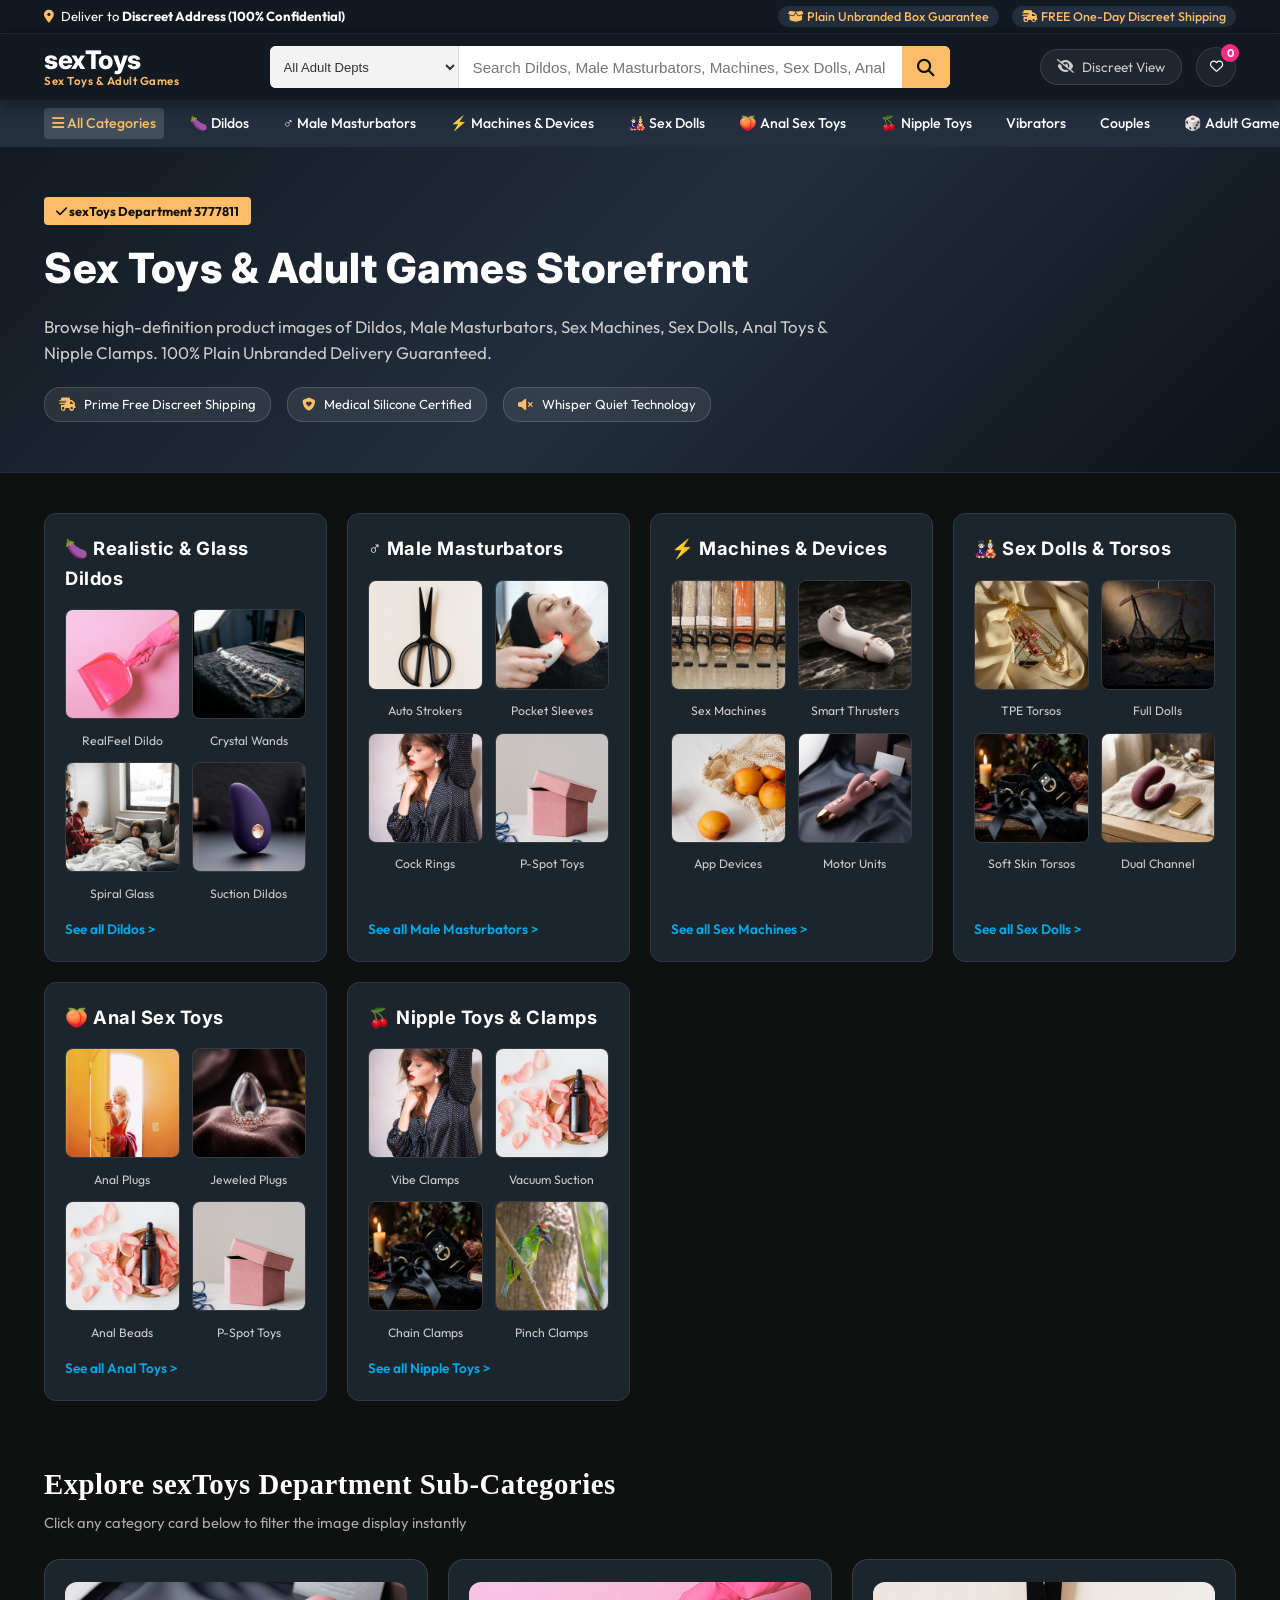
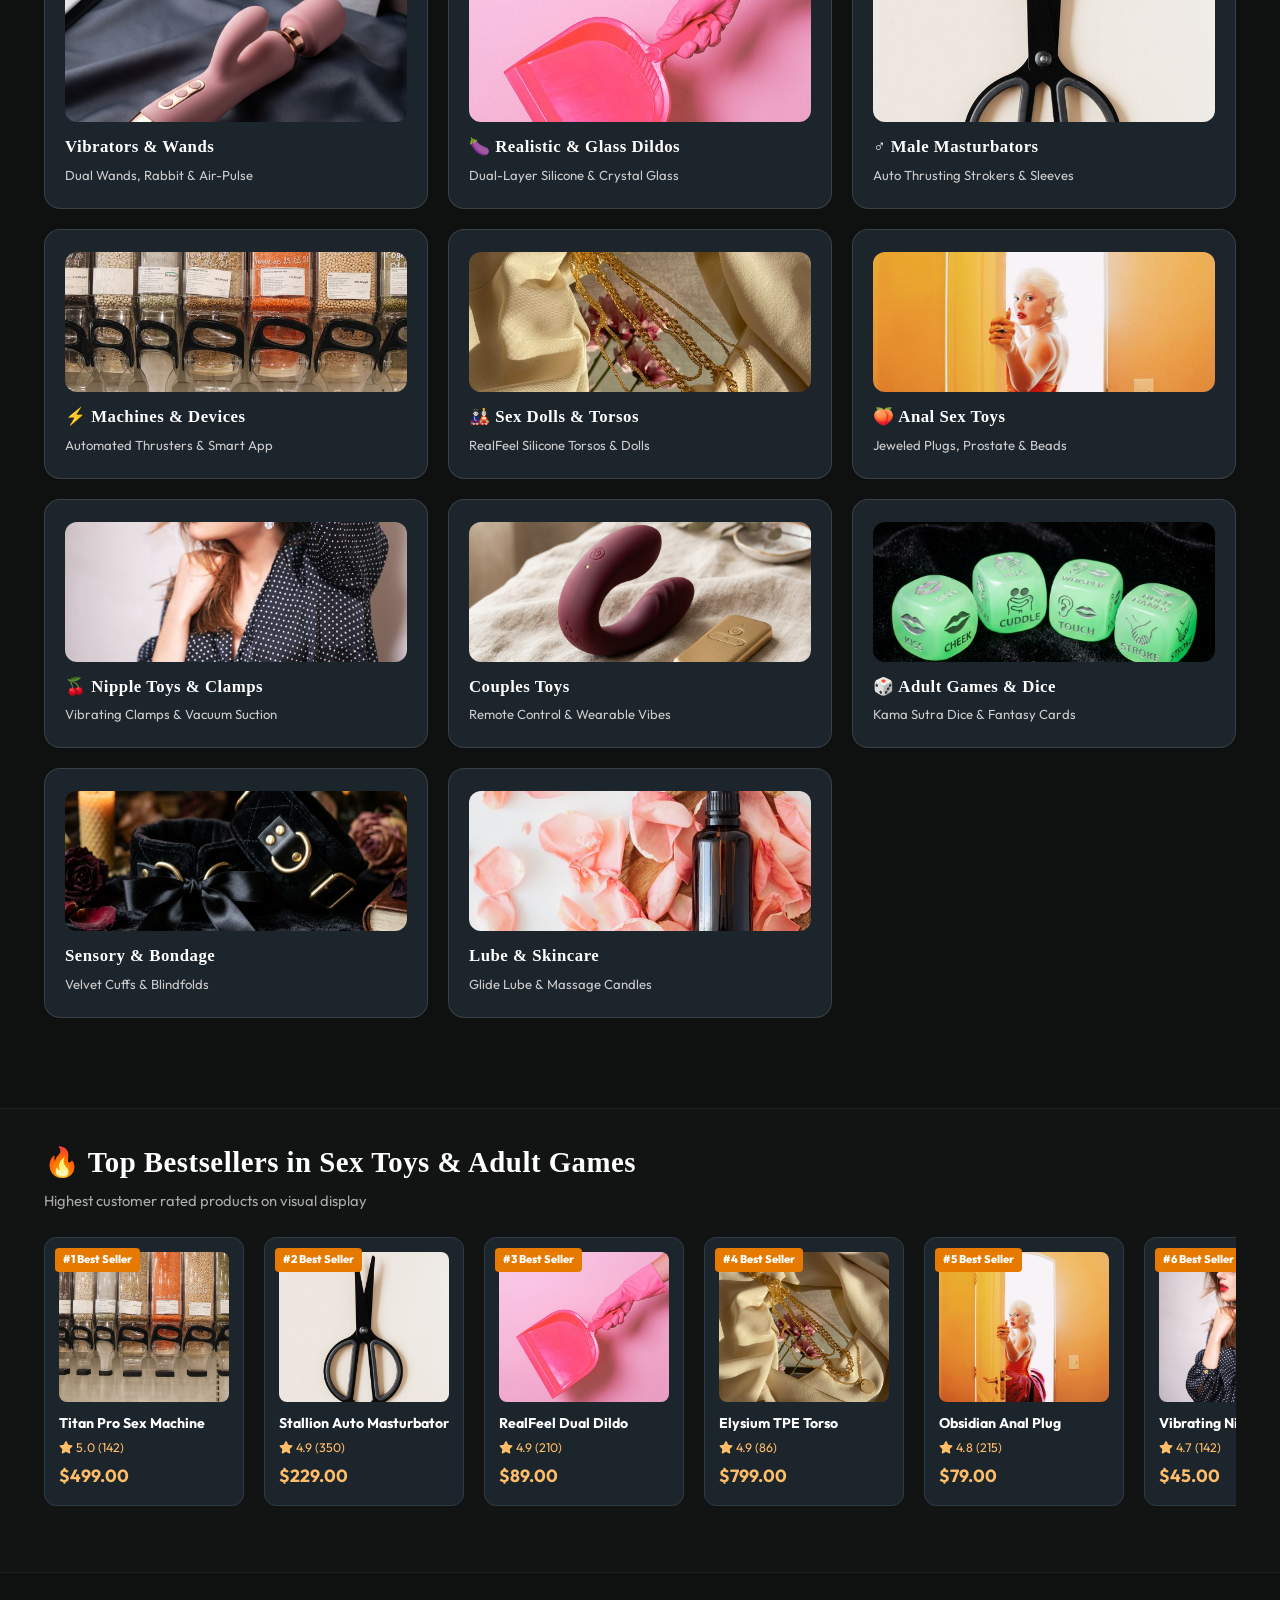
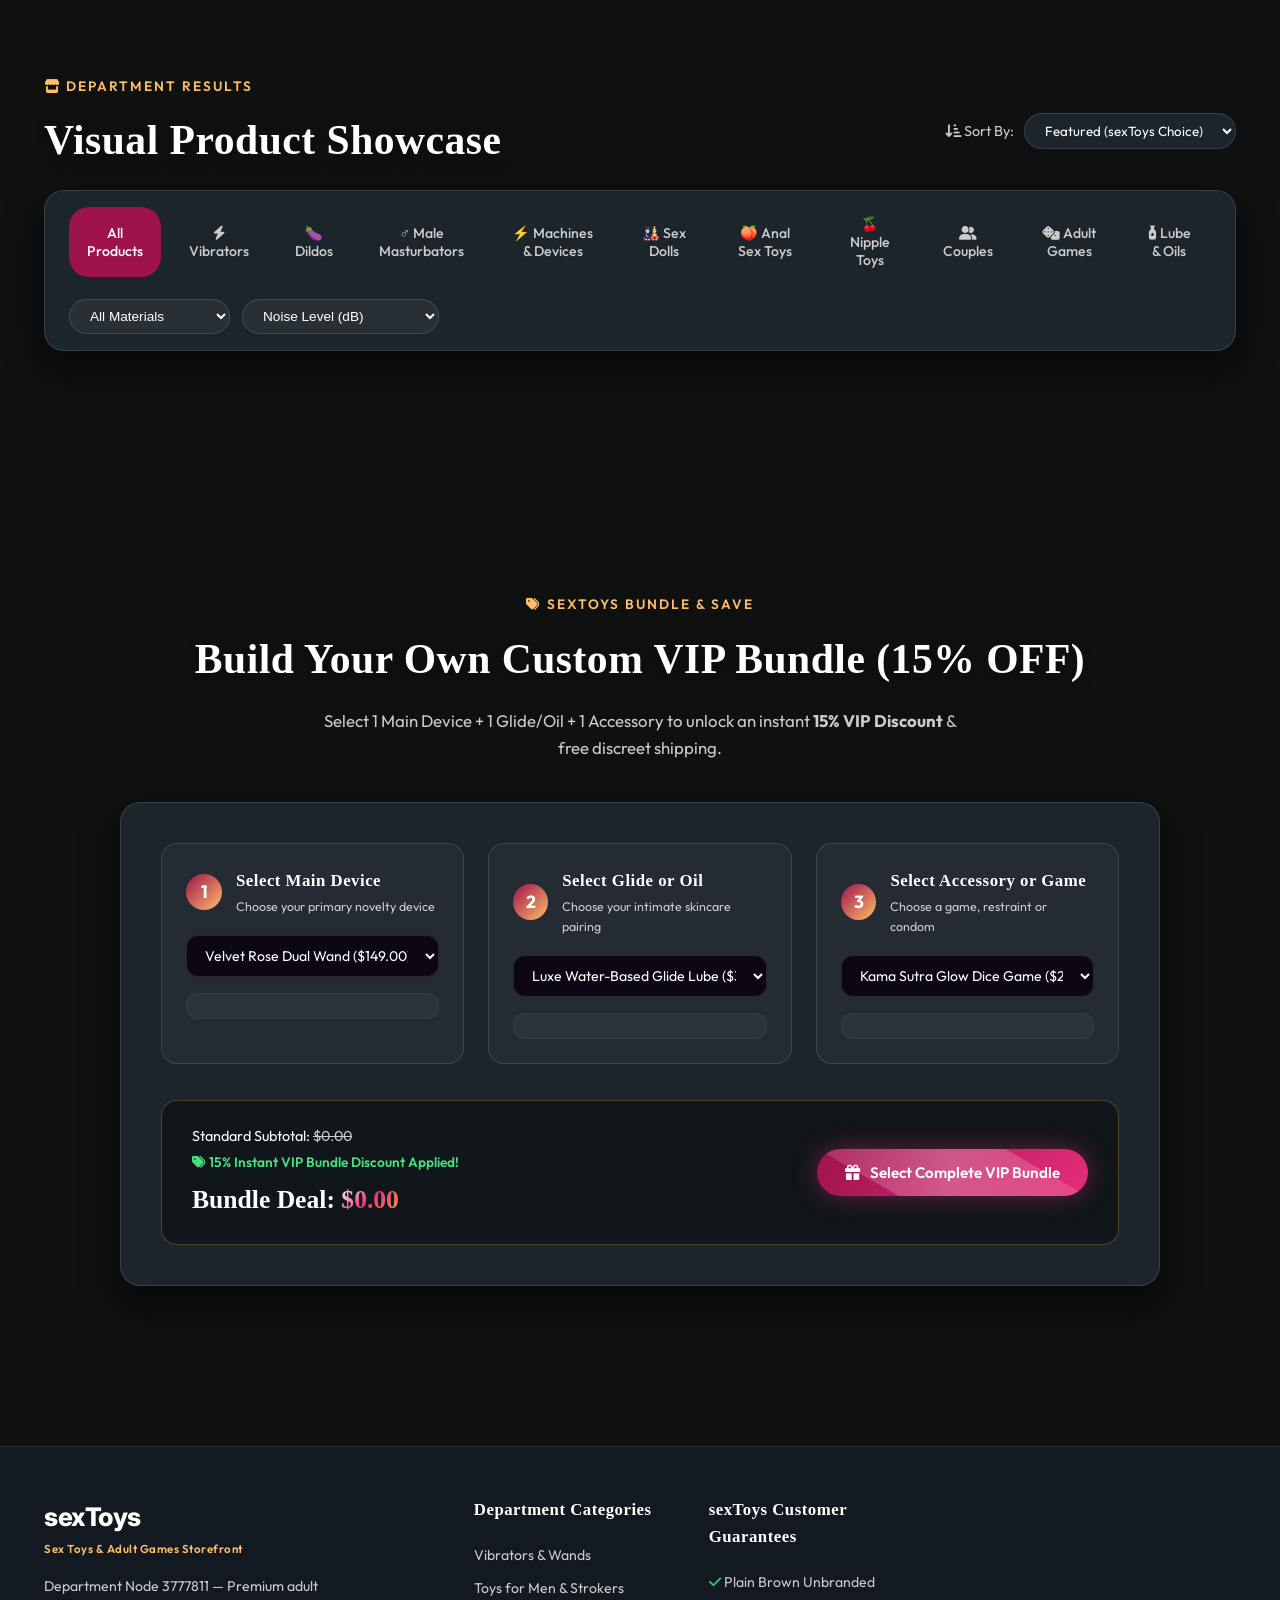
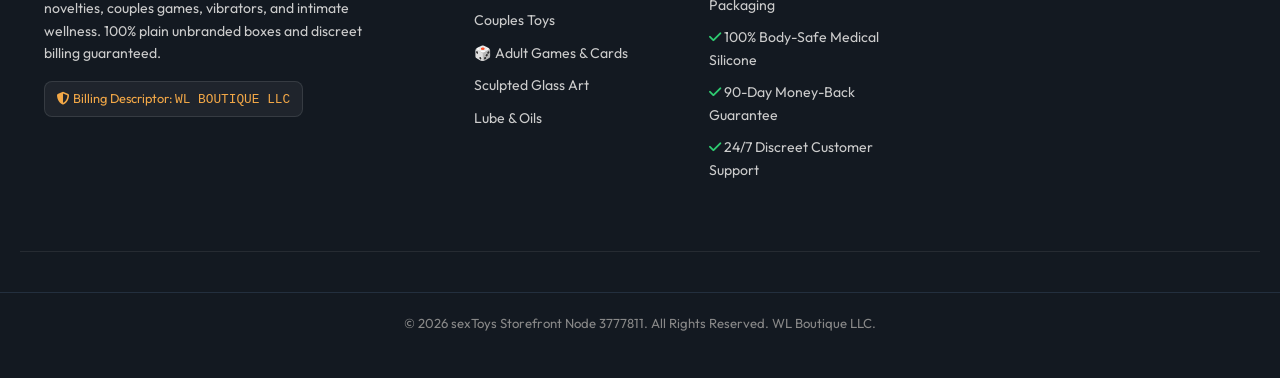
==== commit 7a8a365f: "Update Search Category Dropdown and create 6 distinct Quad Showcase Cards for Amazon Node 3777811" ====
--- a/index.html
+++ b/index.html
@@ -53,18 +53,18 @@
       <div class="amazon-search-box">
         <select id="searchCategorySelect" class="search-dept-select">
           <option value="all">All Adult Depts</option>
+          <option value="dildos">🍆 Dildos &amp; Glass Art</option>
+          <option value="masturbators">♂️ Male Masturbators</option>
+          <option value="machines">⚡ Machines &amp; Devices</option>
+          <option value="dolls">🎎 Sex Dolls &amp; Torsos</option>
+          <option value="anal">🍑 Anal Sex Toys</option>
+          <option value="nipples">🍒 Nipple Toys &amp; Clamps</option>
           <option value="vibrators">Vibrators &amp; Wands</option>
-          <option value="male">Sex Toys for Men</option>
           <option value="couples">Couples Toys</option>
-          <option value="glass">Sculpted Glass</option>
-          <option value="anal">Anal Toys &amp; Plugs</option>
-          <option value="bondage">Bondage &amp; Fetish</option>
-          <option value="lingerie">Lingerie</option>
+          <option value="games">Adult Games &amp; Dice</option>
           <option value="wellness">Lube &amp; Oils</option>
-          <option value="protection">Condoms &amp; Safety</option>
-          <option value="games">Adult Games &amp; Dice</option>
         </select>
-        <input type="text" id="searchInput" placeholder="Search sexToys, Vibrators, Strokers, Lube, Games..." autocomplete="off">
+        <input type="text" id="searchInput" placeholder="Search Dildos, Male Masturbators, Machines, Sex Dolls, Anal Toys, Nipple Clamps..." autocomplete="off">
         <button class="search-submit-btn" id="searchToggleBtn">
           <i class="fa-solid fa-magnifying-glass"></i>
         </button>
@@ -97,14 +97,14 @@
   <nav class="amazon-subnav">
     <div class="container subnav-inner">
       <a href="#catalog" class="subnav-link active" onclick="filterCategory('all')"><i class="fa-solid fa-bars"></i> All Categories</a>
-      <a href="#catalog" class="subnav-link" onclick="filterCategory('vibrators')">Vibrators &amp; Wands</a>
-      <a href="#catalog" class="subnav-link" onclick="filterCategory('dildos')">🍆 Realistic &amp; Glass Dildos</a>
+      <a href="#catalog" class="subnav-link" onclick="filterCategory('dildos')">🍆 Dildos</a>
       <a href="#catalog" class="subnav-link" onclick="filterCategory('masturbators')">♂️ Male Masturbators</a>
       <a href="#catalog" class="subnav-link" onclick="filterCategory('machines')">⚡ Machines &amp; Devices</a>
-      <a href="#catalog" class="subnav-link" onclick="filterCategory('dolls')">🎎 Sex Dolls &amp; Torsos</a>
+      <a href="#catalog" class="subnav-link" onclick="filterCategory('dolls')">🎎 Sex Dolls</a>
       <a href="#catalog" class="subnav-link" onclick="filterCategory('anal')">🍑 Anal Sex Toys</a>
-      <a href="#catalog" class="subnav-link" onclick="filterCategory('nipples')">🍒 Nipple Toys &amp; Clamps</a>
-      <a href="#catalog" class="subnav-link" onclick="filterCategory('couples')">Couples Toys</a>
+      <a href="#catalog" class="subnav-link" onclick="filterCategory('nipples')">🍒 Nipple Toys</a>
+      <a href="#catalog" class="subnav-link" onclick="filterCategory('vibrators')">Vibrators</a>
+      <a href="#catalog" class="subnav-link" onclick="filterCategory('couples')">Couples</a>
       <a href="#catalog" class="subnav-link" onclick="filterCategory('games')">🎲 Adult Games</a>
       <a href="#bundleBuilder" class="subnav-link highlight-subnav"><i class="fa-solid fa-tags"></i> Today's Deals (15% OFF Bundles)</a>
     </div>
@@ -120,12 +120,12 @@
       </div>
       <div class="search-quick-tags">
         <span>Quick Search:</span>
-        <button class="tag-btn" data-search="vibrator">Vibrators</button>
-        <button class="tag-btn" data-search="stroker">Strokers</button>
-        <button class="tag-btn" data-search="couples">Couples</button>
-        <button class="tag-btn" data-search="glass">Glass</button>
-        <button class="tag-btn" data-search="games">Adult Games</button>
-        <button class="tag-btn" data-search="lube">Lubricants</button>
+        <button class="tag-btn" data-search="dildos">Dildos</button>
+        <button class="tag-btn" data-search="masturbator">Masturbators</button>
+        <button class="tag-btn" data-search="machine">Sex Machines</button>
+        <button class="tag-btn" data-search="doll">Sex Dolls</button>
+        <button class="tag-btn" data-search="anal">Anal Toys</button>
+        <button class="tag-btn" data-search="nipple">Nipple Clamps</button>
       </div>
       <div class="search-results-list" id="searchResultsList">
         <!-- Dynamic Search Results -->
@@ -139,17 +139,17 @@
       <div class="hero-text-side">
         <span class="amz-badge"><i class="fa-solid fa-check"></i> sexToys Department 3777811</span>
         <h1>Sex Toys &amp; Adult Games Storefront</h1>
-        <p>Browse high-definition product images, top-rated novelties, couples games, and body-safe accessories. 100% Plain Unbranded Delivery Guaranteed.</p>
+        <p>Browse high-definition product images of Dildos, Male Masturbators, Sex Machines, Sex Dolls, Anal Toys &amp; Nipple Clamps. 100% Plain Unbranded Delivery Guaranteed.</p>
         <div class="hero-badges-row">
           <span class="h-badge"><i class="fa-solid fa-truck-fast"></i> Prime Free Discreet Shipping</span>
           <span class="h-badge"><i class="fa-solid fa-shield-heart"></i> Medical Silicone Certified</span>
-          <span class="h-badge"><i class="fa-solid fa-volume-xmark"></i> Whisper Quiet Motor Technology</span>
+          <span class="h-badge"><i class="fa-solid fa-volume-xmark"></i> Whisper Quiet Technology</span>
         </div>
       </div>
     </div>
   </section>
 
-  <!-- Visual 4-Card Quad Showcase Grid (Desktop Layout - Pure Image Focus) -->
+  <!-- Visual 6-Card Quad Showcase Grid (Desktop Layout) -->
   <section class="section amazon-quad-section">
     <div class="container">
       <div class="amazon-quad-grid">
@@ -180,7 +180,7 @@
 
         <!-- Quad Card 2: Male Masturbators & Strokers -->
         <div class="amz-quad-card">
-          <h3>♂️ Male Masturbators &amp; Strokers</h3>
+          <h3>♂️ Male Masturbators</h3>
           <div class="quad-images-4">
             <div class="quad-item" onclick="filterCategory('masturbators')">
               <img src="images/masturbator.jpg" alt="Auto Stroker">
@@ -202,9 +202,9 @@
           <a href="#catalog" class="quad-link" onclick="filterCategory('masturbators')">See all Male Masturbators &gt;</a>
         </div>
 
-        <!-- Quad Card 3: Machines, Devices & Torsos -->
+        <!-- Quad Card 3: Sex Machines & Devices -->
         <div class="amz-quad-card">
-          <h3>⚡ Machines, Devices &amp; Dolls</h3>
+          <h3>⚡ Machines &amp; Devices</h3>
           <div class="quad-images-4">
             <div class="quad-item" onclick="filterCategory('machines')">
               <img src="images/machine.jpg" alt="Sex Machine">
@@ -214,21 +214,45 @@
               <img src="images/air_pulse.jpg" alt="Smart Thruster">
               <span>Smart Thrusters</span>
             </div>
+            <div class="quad-item" onclick="filterCategory('machines')">
+              <img src="images/couples2.jpg" alt="App Control">
+              <span>App Devices</span>
+            </div>
+            <div class="quad-item" onclick="filterCategory('machines')">
+              <img src="images/vibrator1.jpg" alt="Vibe Unit">
+              <span>Motor Units</span>
+            </div>
+          </div>
+          <a href="#catalog" class="quad-link" onclick="filterCategory('machines')">See all Sex Machines &gt;</a>
+        </div>
+
+        <!-- Quad Card 4: Sex Dolls & Torso Novelties -->
+        <div class="amz-quad-card">
+          <h3>🎎 Sex Dolls &amp; Torsos</h3>
+          <div class="quad-images-4">
             <div class="quad-item" onclick="filterCategory('dolls')">
               <img src="images/doll.jpg" alt="Silicone Torso">
-              <span>Intimacy Torsos</span>
+              <span>TPE Torsos</span>
             </div>
             <div class="quad-item" onclick="filterCategory('dolls')">
               <img src="images/lingerie1.jpg" alt="Intimacy Doll">
               <span>Full Dolls</span>
             </div>
-          </div>
-          <a href="#catalog" class="quad-link" onclick="filterCategory('machines')">See all Machines &amp; Torsos &gt;</a>
-        </div>
-
-        <!-- Quad Card 4: Anal Toys & Nipple Clamps -->
+            <div class="quad-item" onclick="filterCategory('dolls')">
+              <img src="images/restraints.jpg" alt="Soft Skin Doll">
+              <span>Soft Skin Torsos</span>
+            </div>
+            <div class="quad-item" onclick="filterCategory('dolls')">
+              <img src="images/couples1.jpg" alt="Sculpture Doll">
+              <span>Dual Channel</span>
+            </div>
+          </div>
+          <a href="#catalog" class="quad-link" onclick="filterCategory('dolls')">See all Sex Dolls &gt;</a>
+        </div>
+
+        <!-- Quad Card 5: Anal Sex Toys -->
         <div class="amz-quad-card">
-          <h3>🍑 Anal Toys &amp; 🍒 Nipple Toys</h3>
+          <h3>🍑 Anal Sex Toys</h3>
           <div class="quad-images-4">
             <div class="quad-item" onclick="filterCategory('anal')">
               <img src="images/anal_toy.jpg" alt="Vibrating Plug">
@@ -238,17 +262,45 @@
               <img src="images/jeweled_plug.jpg" alt="Jeweled Plug">
               <span>Jeweled Plugs</span>
             </div>
+            <div class="quad-item" onclick="filterCategory('anal')">
+              <img src="images/butt_plug.jpg" alt="Anal Beads">
+              <span>Anal Beads</span>
+            </div>
+            <div class="quad-item" onclick="filterCategory('anal')">
+              <img src="images/prostate.jpg" alt="P-Spot Plug">
+              <span>P-Spot Toys</span>
+            </div>
+          </div>
+          <a href="#catalog" class="quad-link" onclick="filterCategory('anal')">See all Anal Toys &gt;</a>
+        </div>
+
+        <!-- Quad Card 6: Nipple Toys & Clamps -->
+        <div class="amz-quad-card">
+          <h3>🍒 Nipple Toys &amp; Clamps</h3>
+          <div class="quad-images-4">
             <div class="quad-item" onclick="filterCategory('nipples')">
               <img src="images/nipple_toy.jpg" alt="Nipple Clamps">
               <span>Vibe Clamps</span>
             </div>
             <div class="quad-item" onclick="filterCategory('nipples')">
               <img src="images/oils1.jpg" alt="Suction Cups">
-              <span>Suction Cups</span>
-            </div>
-          </div>
-          <a href="#catalog" class="quad-link" onclick="filterCategory('anal')">See all Anal &amp; Nipple Toys &gt;</a>
-        </div>
+              <span>Vacuum Suction</span>
+            </div>
+            <div class="quad-item" onclick="filterCategory('nipples')">
+              <img src="images/restraints.jpg" alt="Chain Clamps">
+              <span>Chain Clamps</span>
+            </div>
+            <div class="quad-item" onclick="filterCategory('nipples')">
+              <img src="images/blindfold.jpg" alt="Sensory Clamps">
+              <span>Pinch Clamps</span>
+            </div>
+          </div>
+          <a href="#catalog" class="quad-link" onclick="filterCategory('nipples')">See all Nipple Toys &gt;</a>
+        </div>
+
+      </div>
+    </div>
+  </section>
 
       </div>
     </div>
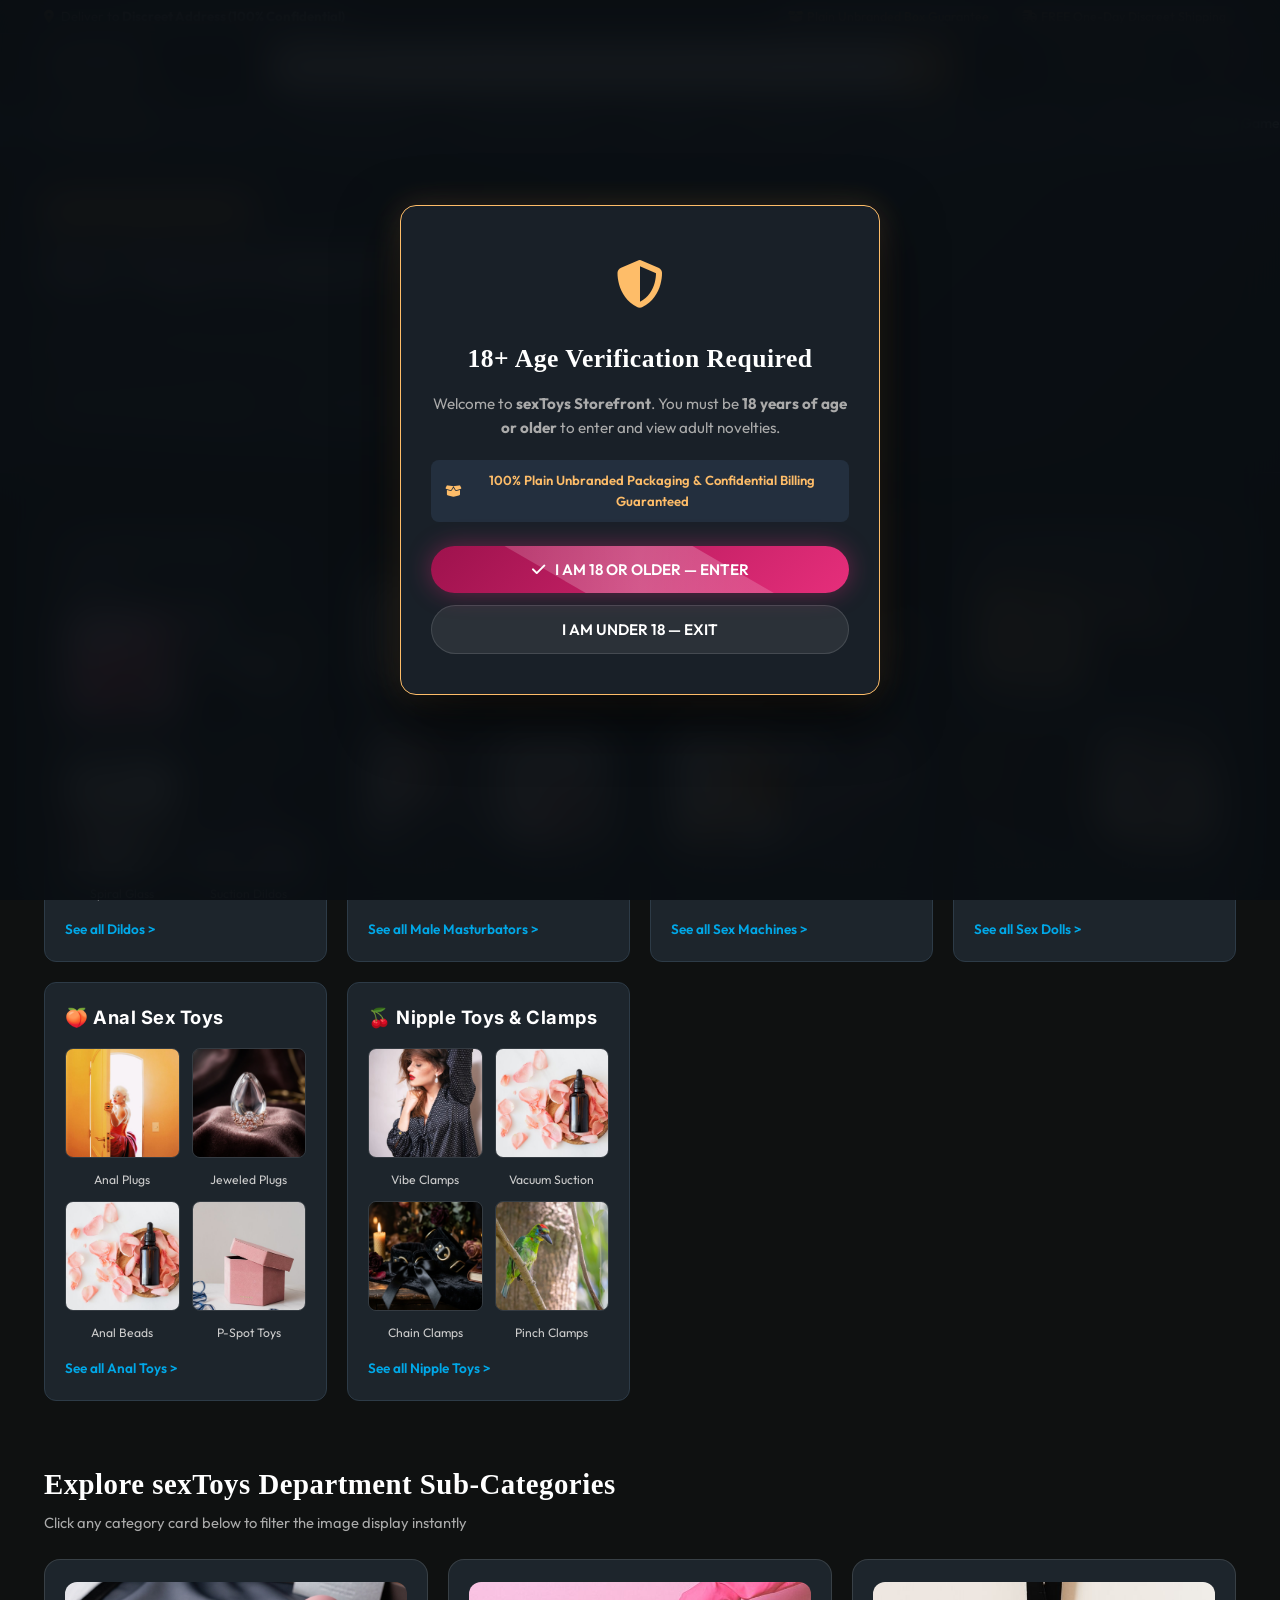
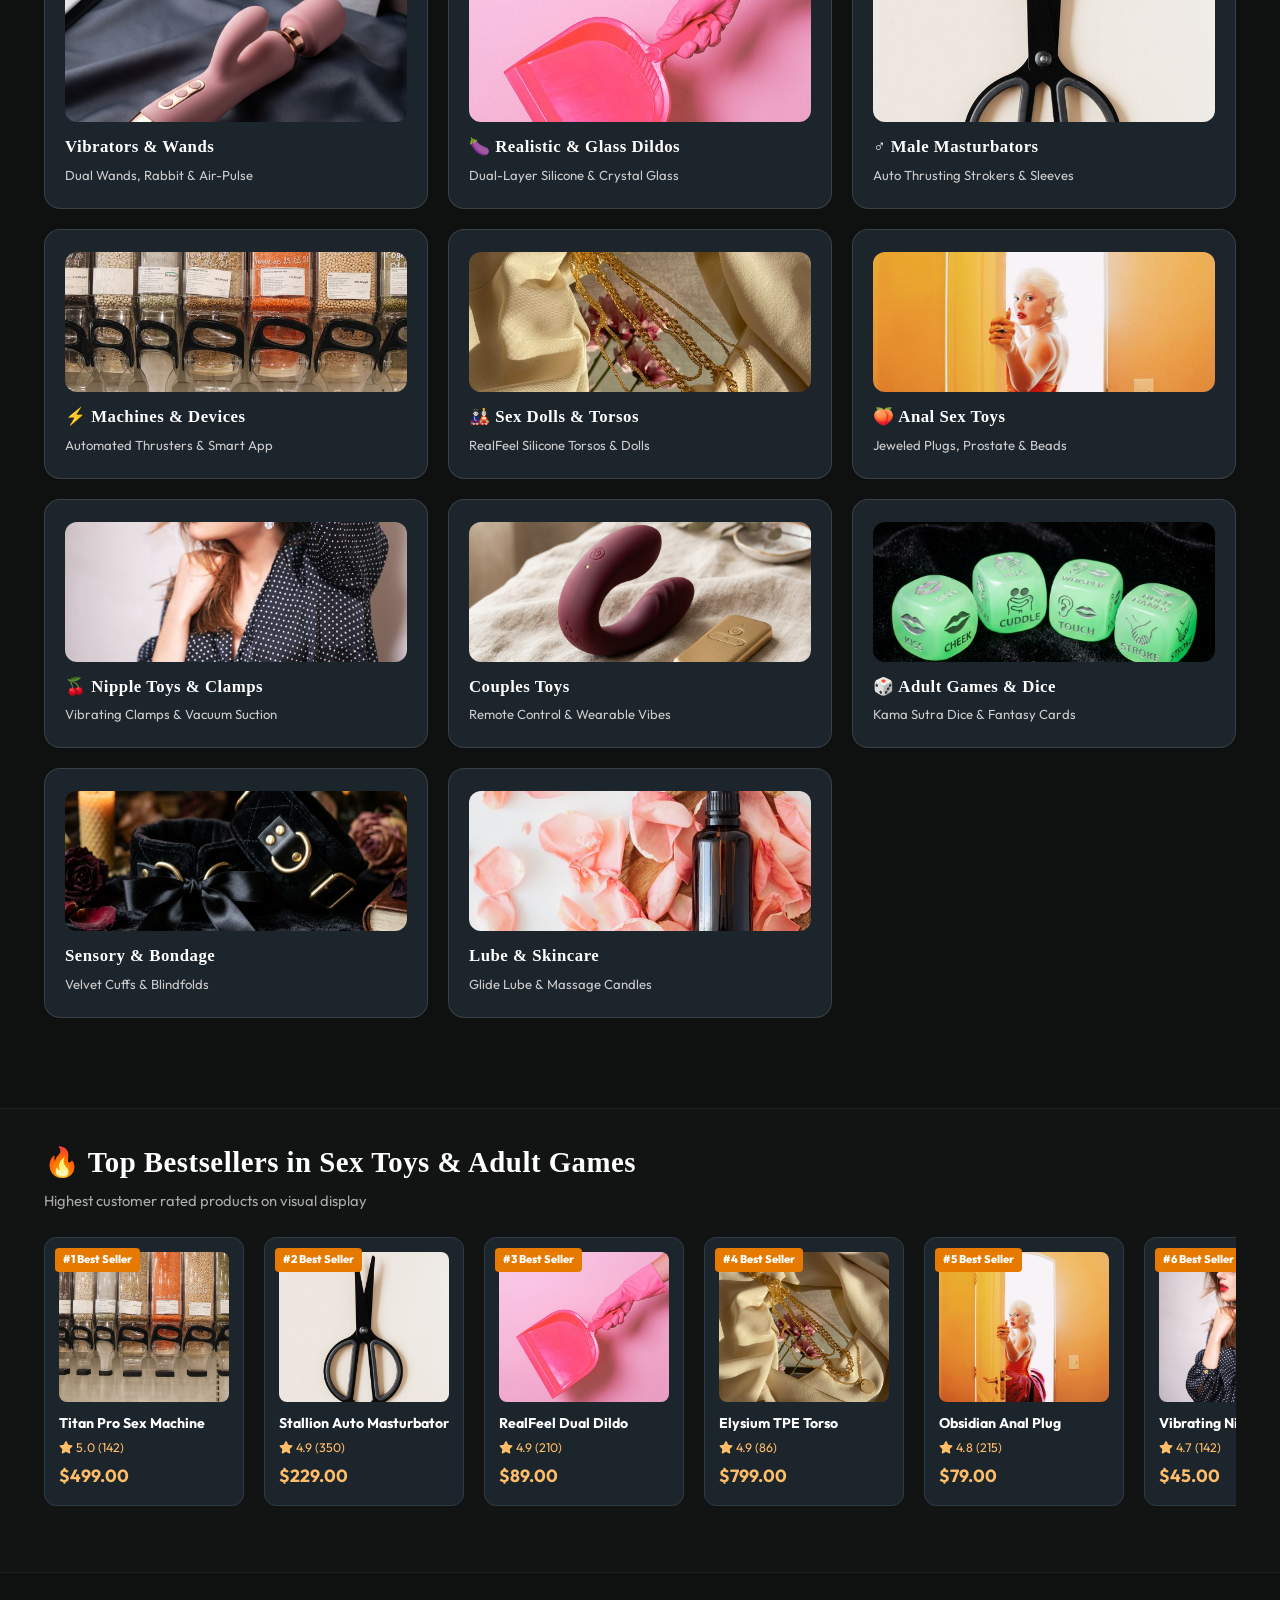
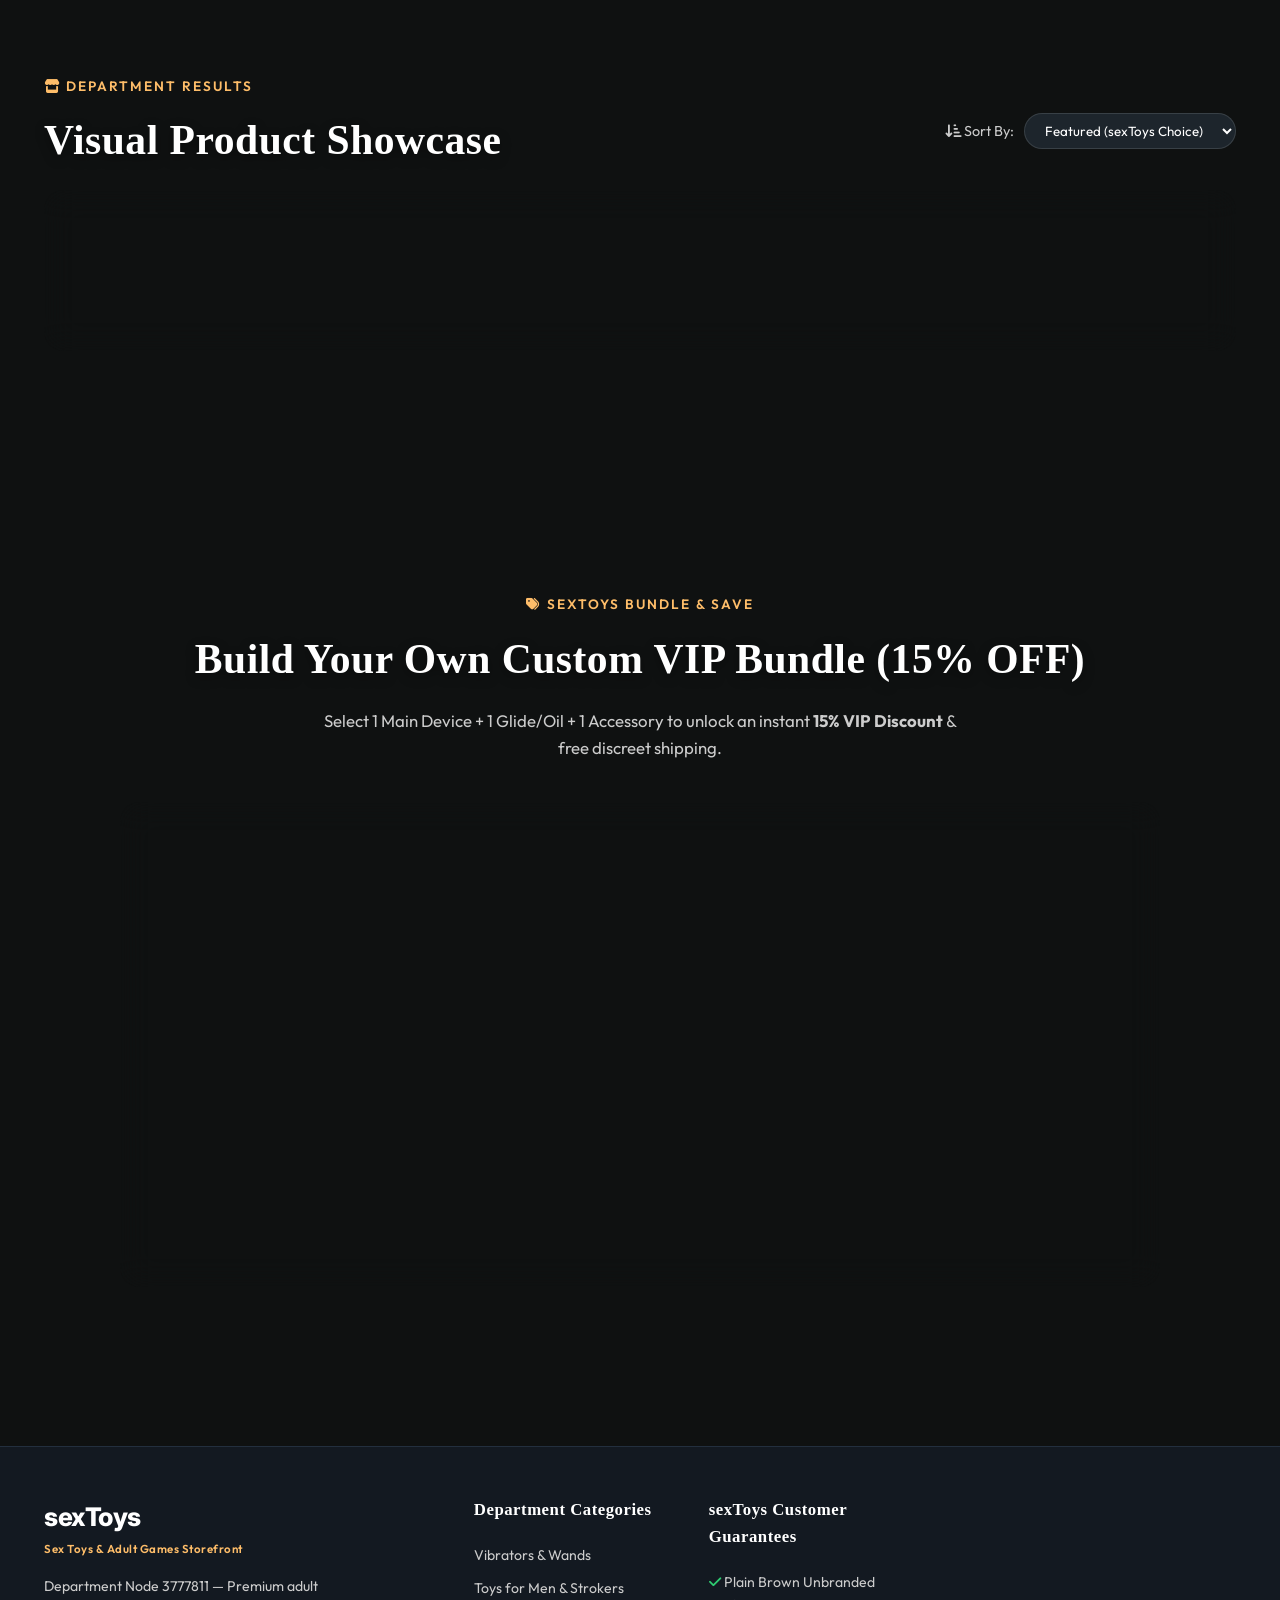
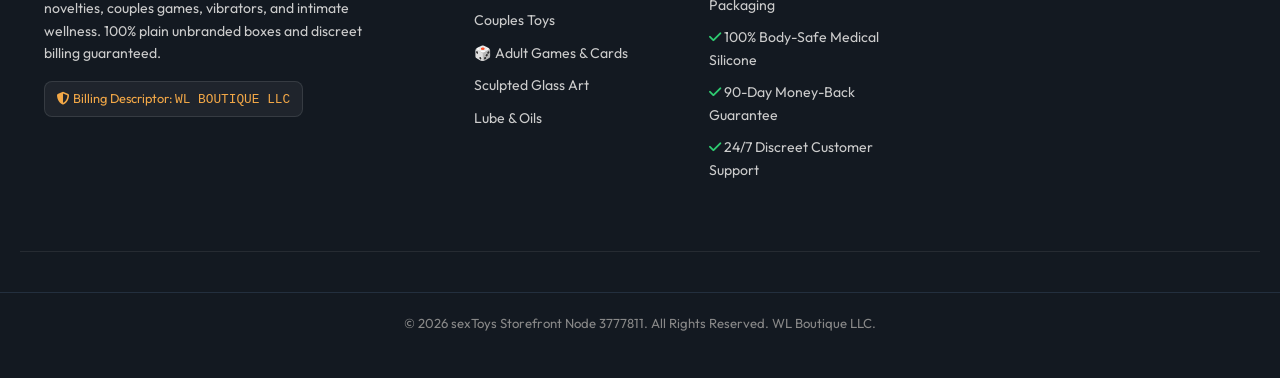
==== commit 6b6596c7: "Implement 18+ Age Gate, products.json multi-image database, image error fallback, and gallery thumbn" ====
--- a/index.html
+++ b/index.html
@@ -17,6 +17,26 @@
   <link rel="stylesheet" href="styles.css">
 </head>
 <body class="theme-amazon">
+
+  <!-- 18+ Age Verification Gate Overlay Modal -->
+  <div class="age-gate-backdrop" id="ageGateModal">
+    <div class="age-gate-card glass-panel">
+      <div class="age-gate-icon"><i class="fa-solid fa-shield-halved"></i></div>
+      <h2>18+ Age Verification Required</h2>
+      <p>Welcome to <strong>sexToys Storefront</strong>. You must be <strong>18 years of age or older</strong> to enter and view adult novelties.</p>
+      <div class="age-gate-discreet-note">
+        <i class="fa-solid fa-box-open"></i> 100% Plain Unbranded Packaging &amp; Confidential Billing Guaranteed
+      </div>
+      <div class="age-gate-buttons">
+        <button class="btn btn-primary btn-lg btn-glow" id="verifyAgeBtn" onclick="confirmAge(true)">
+          <i class="fa-solid fa-check"></i> I AM 18 OR OLDER — ENTER
+        </button>
+        <button class="btn btn-secondary btn-lg" onclick="confirmAge(false)">
+          I AM UNDER 18 — EXIT
+        </button>
+      </div>
+    </div>
+  </div>
 
   <!-- Stealth / Discreet Disguise Alert Banner -->
   <div id="discreetBanner" class="discreet-banner hidden">
--- a/styles.css
+++ b/styles.css
@@ -2350,6 +2350,131 @@
   font-weight: 700;
 }
 
+/* --- 18+ Age Gate Verification Overlay Modal --- */
+.age-gate-backdrop {
+  position: fixed;
+  top: 0;
+  left: 0;
+  width: 100vw;
+  height: 100vh;
+  background: rgba(10, 14, 18, 0.95);
+  backdrop-filter: blur(20px);
+  -webkit-backdrop-filter: blur(20px);
+  z-index: 99999;
+  display: flex;
+  align-items: center;
+  justify-content: center;
+  padding: 20px;
+  opacity: 1;
+  visibility: visible;
+  transition: opacity 0.3s ease, visibility 0.3s ease;
+}
+
+.age-gate-backdrop.verified {
+  opacity: 0;
+  visibility: hidden;
+  pointer-events: none;
+}
+
+.age-gate-card {
+  max-width: 480px;
+  width: 100%;
+  text-align: center;
+  padding: 40px 30px;
+  background: #192028;
+  border: 1px solid #febd69;
+  border-radius: 16px;
+  box-shadow: 0 20px 60px rgba(0, 0, 0, 0.8), 0 0 30px rgba(254, 189, 105, 0.2);
+}
+
+.age-gate-icon {
+  font-size: 3rem;
+  color: #febd69;
+  margin-bottom: 16px;
+}
+
+.age-gate-card h2 {
+  font-size: 1.6rem;
+  color: #fff;
+  margin-bottom: 12px;
+}
+
+.age-gate-card p {
+  font-size: 0.95rem;
+  color: #aaa;
+  line-height: 1.6;
+  margin-bottom: 20px;
+}
+
+.age-gate-discreet-note {
+  background: #232f3e;
+  color: #febd69;
+  font-size: 0.82rem;
+  font-weight: 600;
+  padding: 10px 14px;
+  border-radius: 8px;
+  margin-bottom: 24px;
+  display: flex;
+  align-items: center;
+  justify-content: center;
+  gap: 8px;
+}
+
+.age-gate-buttons {
+  display: flex;
+  flex-direction: column;
+  gap: 12px;
+}
+
+/* --- Multi-Image Gallery & Thumbnail Strip --- */
+.product-gallery-container {
+  display: flex;
+  flex-direction: column;
+  gap: 12px;
+}
+
+.gallery-main-view {
+  position: relative;
+  width: 100%;
+  height: 340px;
+  border-radius: 12px;
+  overflow: hidden;
+  background: #131921;
+  border: 1px solid #2d3b47;
+}
+
+.gallery-main-view img {
+  width: 100%;
+  height: 100%;
+  object-fit: cover;
+  transition: opacity 0.25s ease;
+}
+
+.gallery-thumbs-strip {
+  display: flex;
+  gap: 10px;
+  overflow-x: auto;
+  padding-bottom: 6px;
+}
+
+.thumb-img {
+  width: 65px;
+  height: 65px;
+  object-fit: cover;
+  border-radius: 8px;
+  cursor: pointer;
+  border: 2px solid #2d3b47;
+  opacity: 0.7;
+  transition: all 0.2s ease;
+}
+
+.thumb-img:hover,
+.thumb-img.active {
+  opacity: 1;
+  border-color: #febd69;
+  transform: scale(1.05);
+}
+
 @media (max-width: 1200px) {
   .amazon-quad-grid { grid-template-columns: repeat(2, 1fr); }
 }
@@ -2357,5 +2482,7 @@
 @media (max-width: 768px) {
   .amazon-quad-grid { grid-template-columns: 1fr; }
   .amazon-search-box { display: none; }
-}
-
+  .age-gate-card { padding: 30px 20px; }
+  .gallery-main-view { height: 260px; }
+}
+
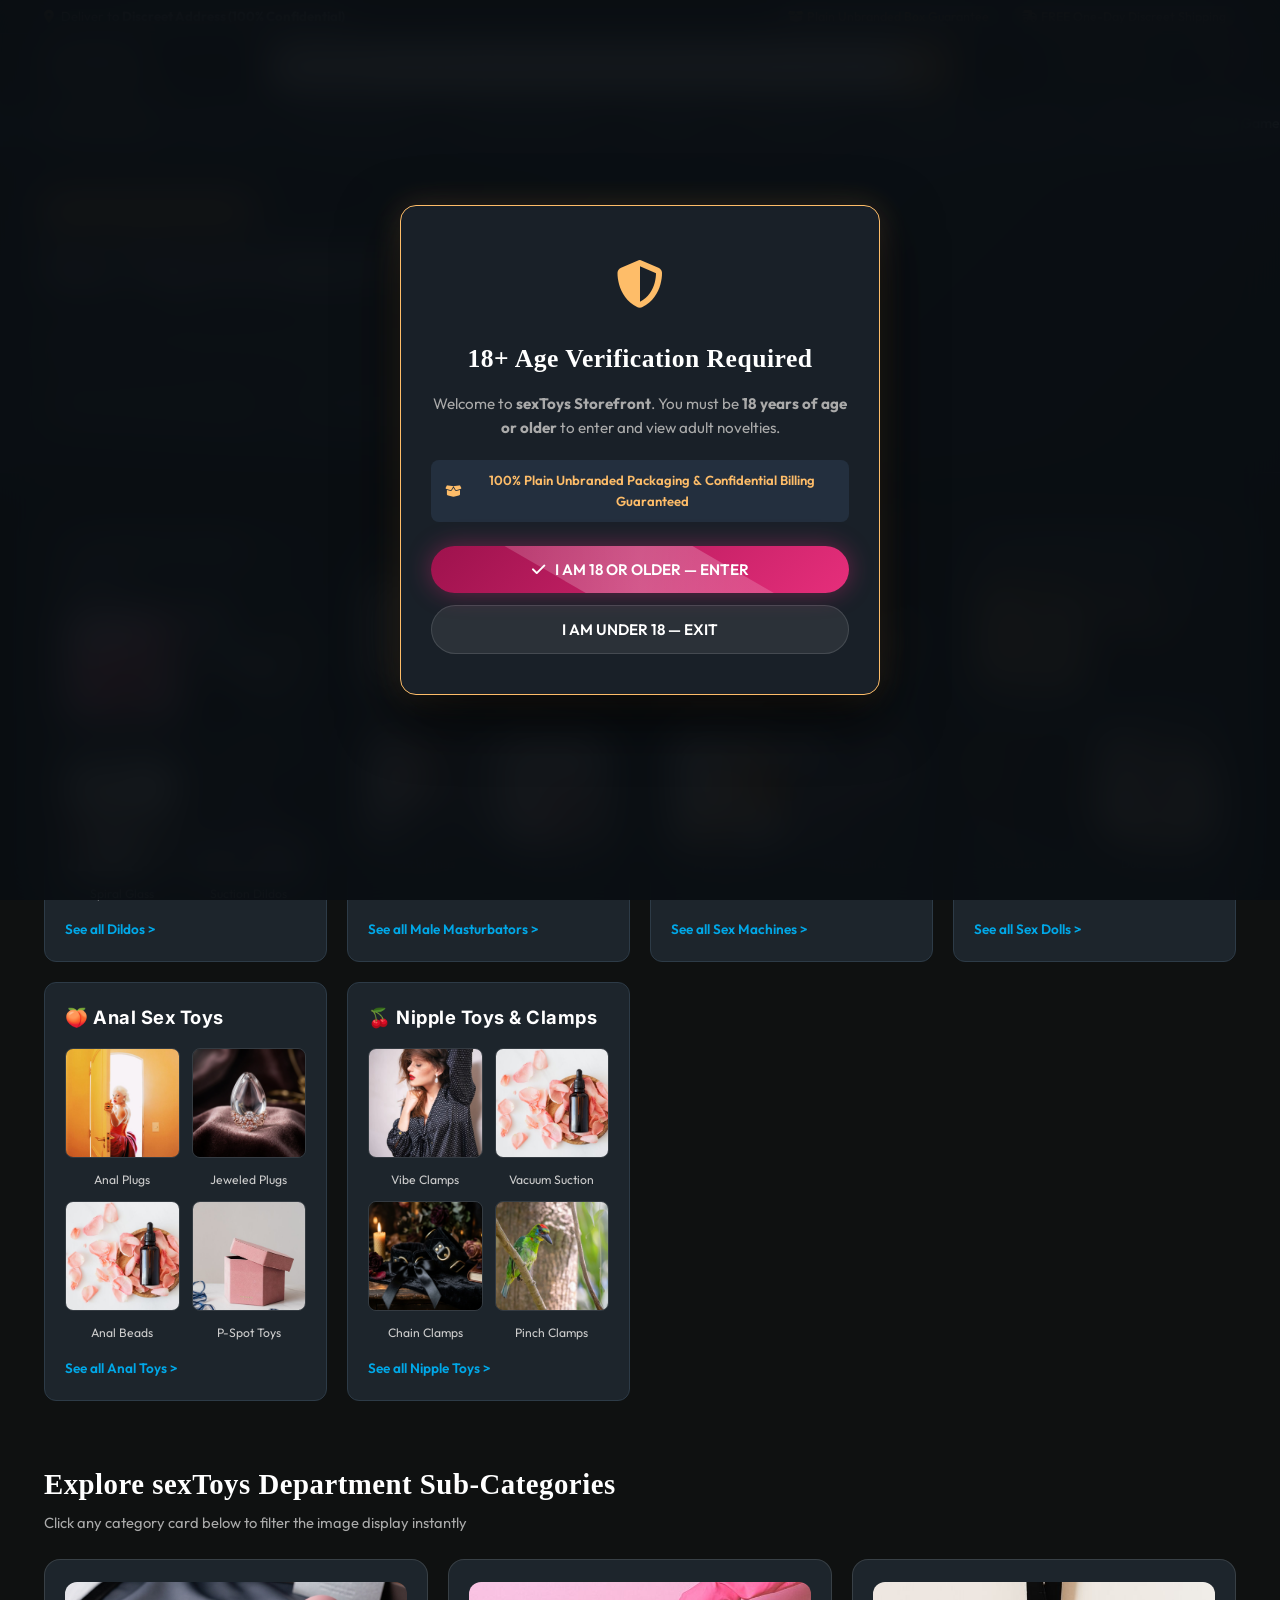
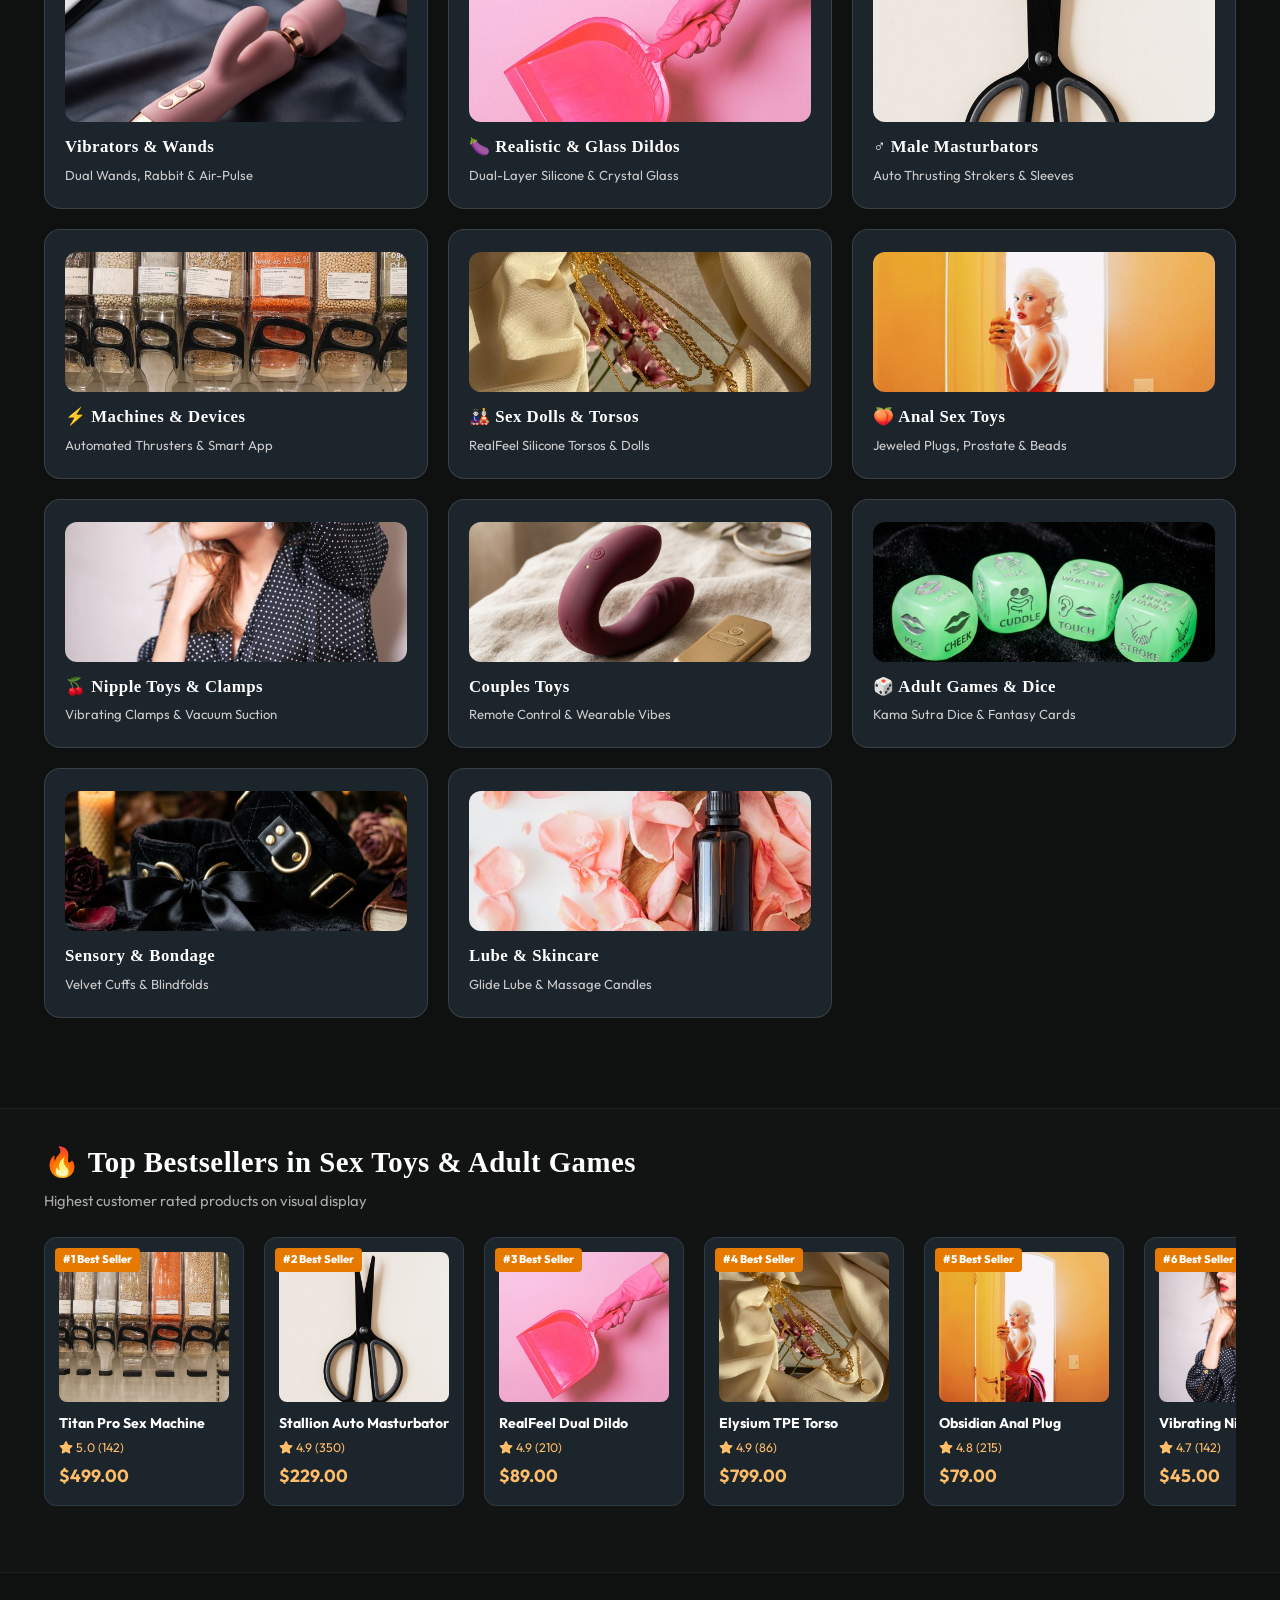
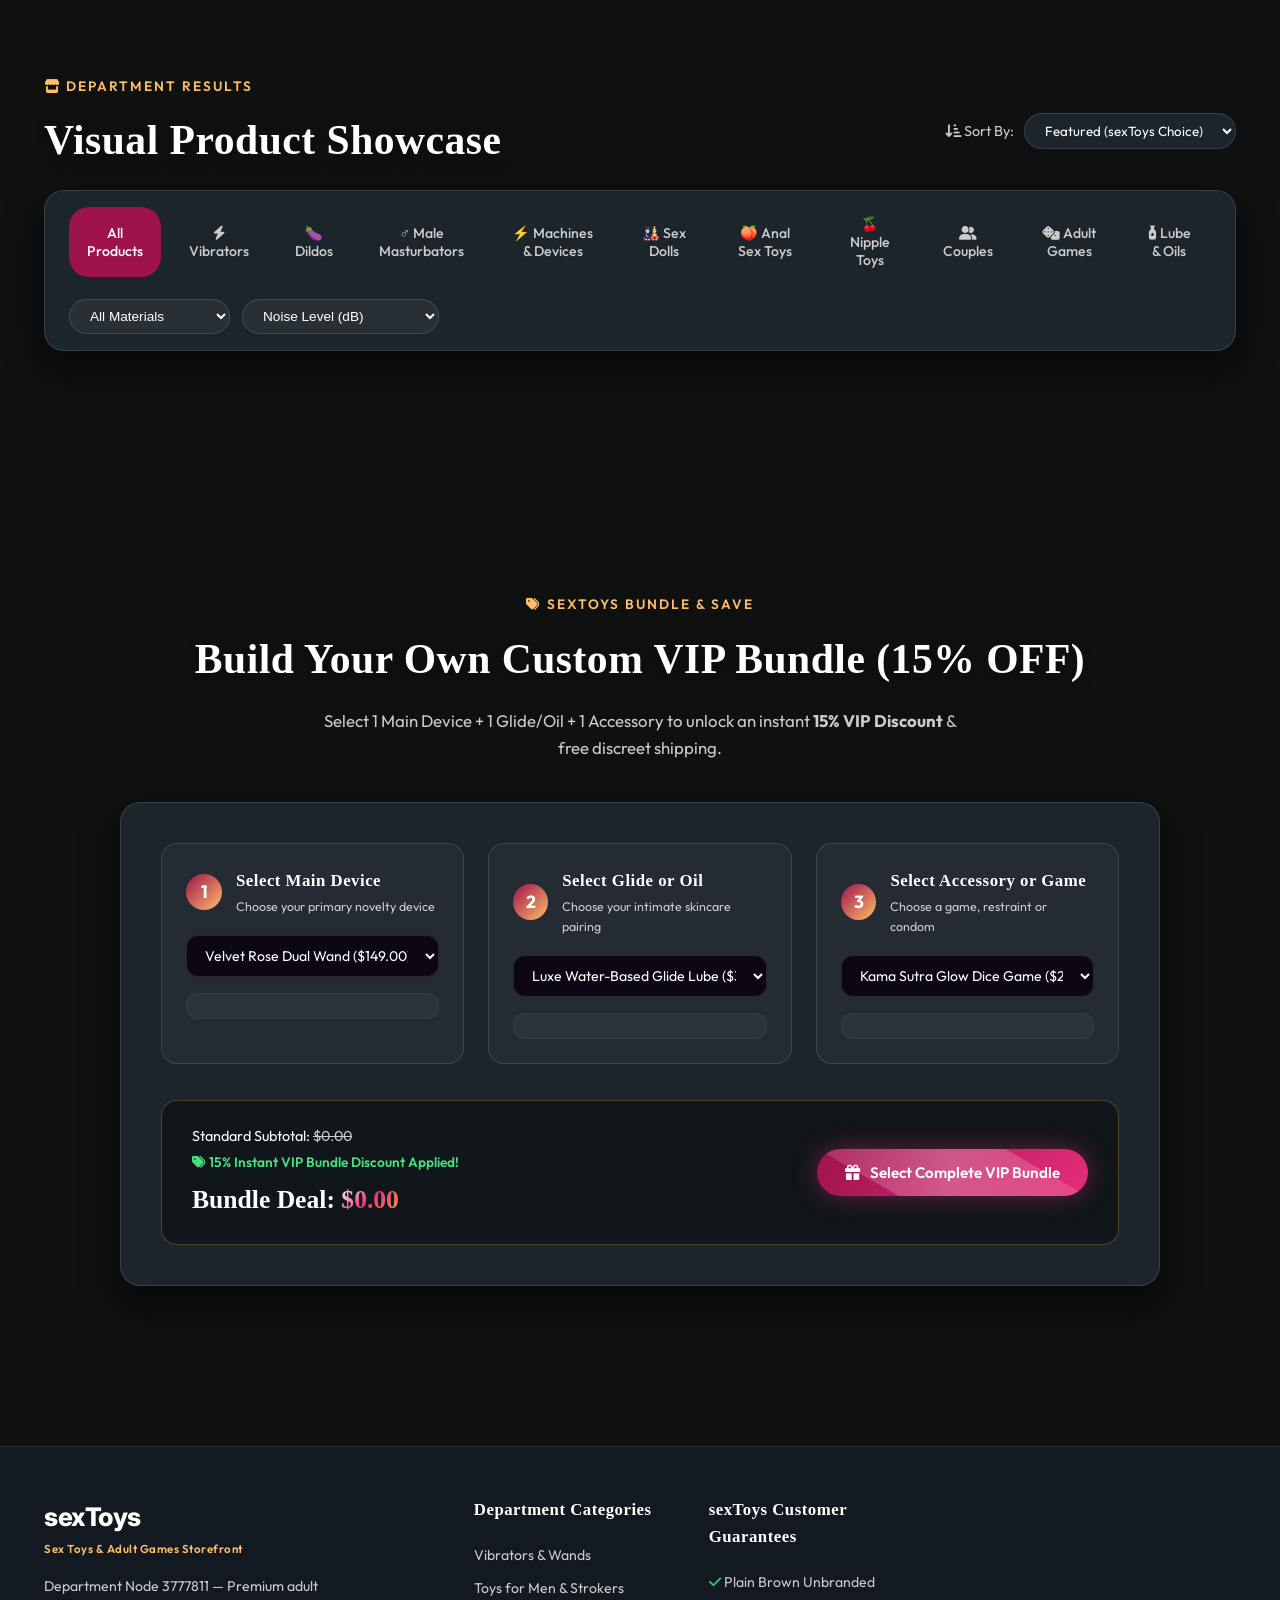
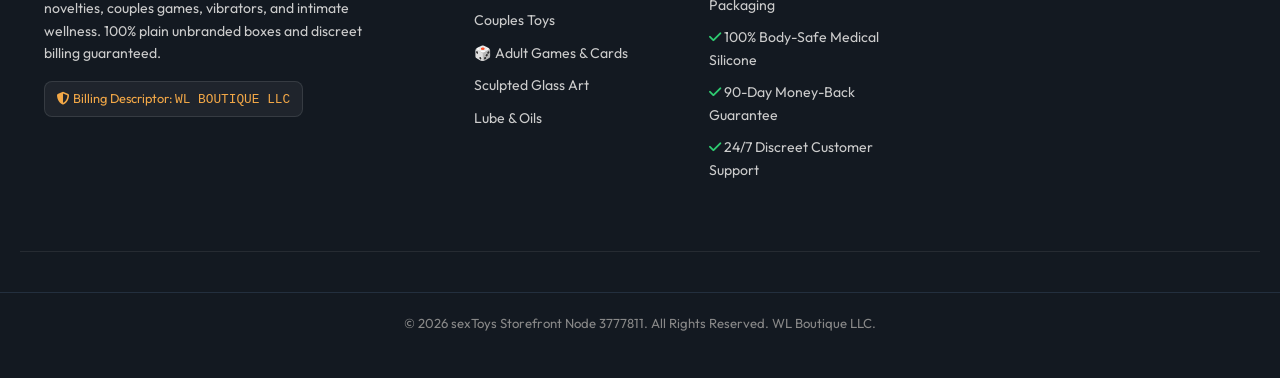
==== commit 15756b7a: "Fix 18+ Age Gate click event handlers and set explicit display: none on verification" ====
--- a/index.html
+++ b/index.html
@@ -28,10 +28,10 @@
         <i class="fa-solid fa-box-open"></i> 100% Plain Unbranded Packaging &amp; Confidential Billing Guaranteed
       </div>
       <div class="age-gate-buttons">
-        <button class="btn btn-primary btn-lg btn-glow" id="verifyAgeBtn" onclick="confirmAge(true)">
+        <button type="button" class="btn btn-primary btn-lg btn-glow" id="verifyAgeBtn" onclick="confirmAge(true)">
           <i class="fa-solid fa-check"></i> I AM 18 OR OLDER — ENTER
         </button>
-        <button class="btn btn-secondary btn-lg" onclick="confirmAge(false)">
+        <button type="button" class="btn btn-secondary btn-lg" id="exitAgeBtn" onclick="confirmAge(false)">
           I AM UNDER 18 — EXIT
         </button>
       </div>
--- a/styles.css
+++ b/styles.css
@@ -2371,6 +2371,7 @@
 }
 
 .age-gate-backdrop.verified {
+  display: none !important;
   opacity: 0;
   visibility: hidden;
   pointer-events: none;
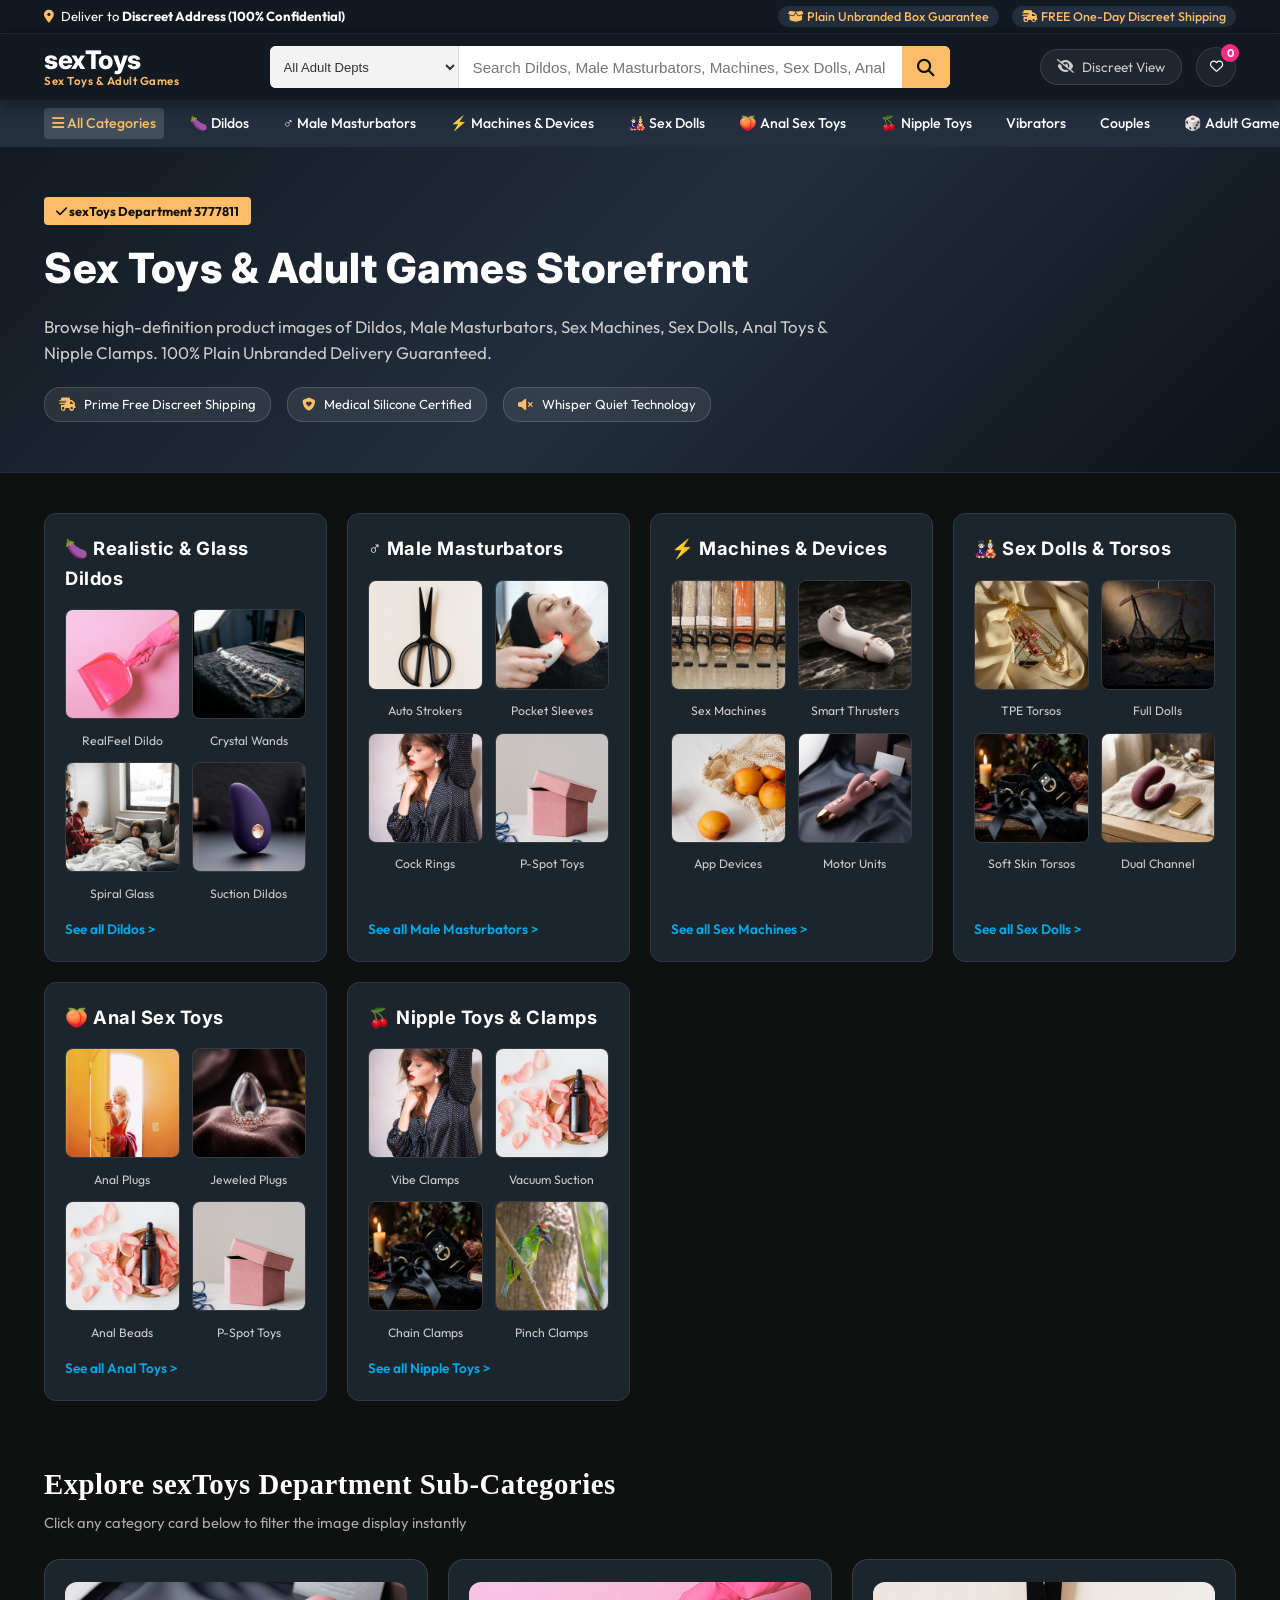
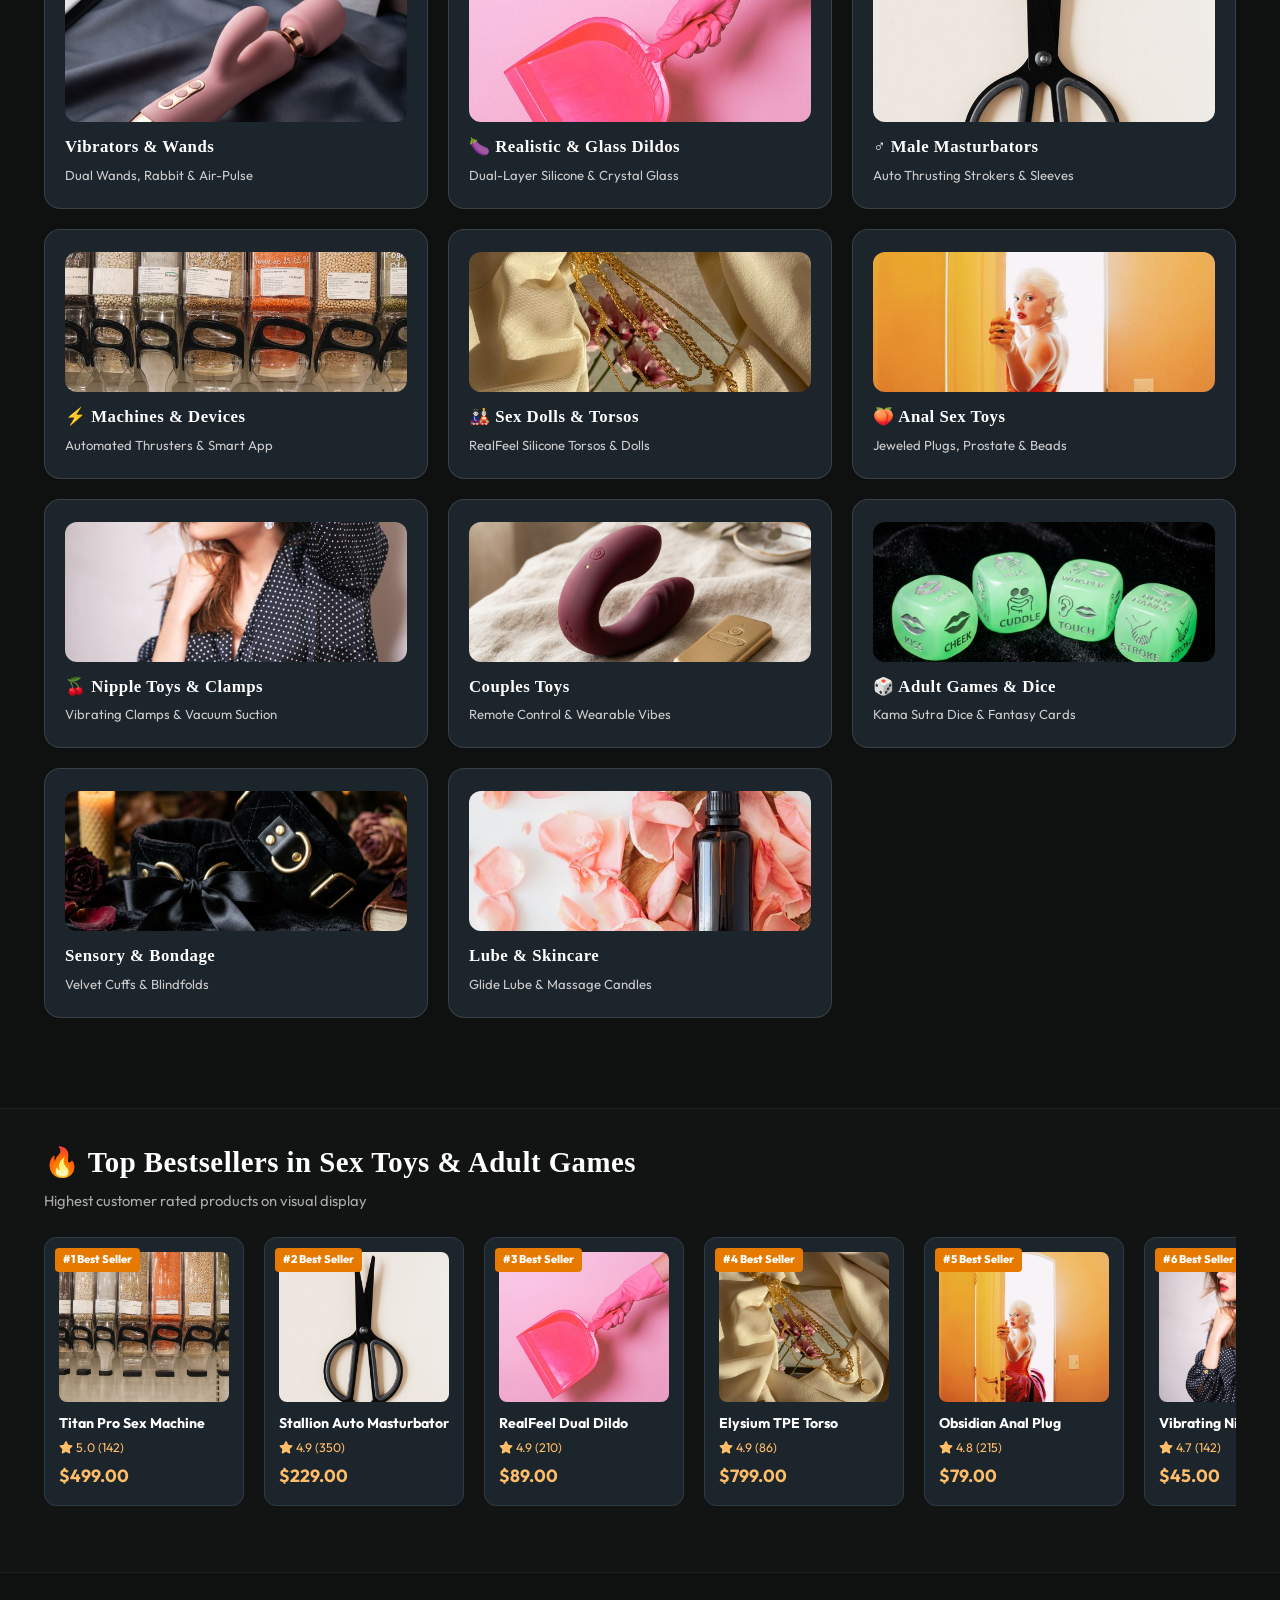
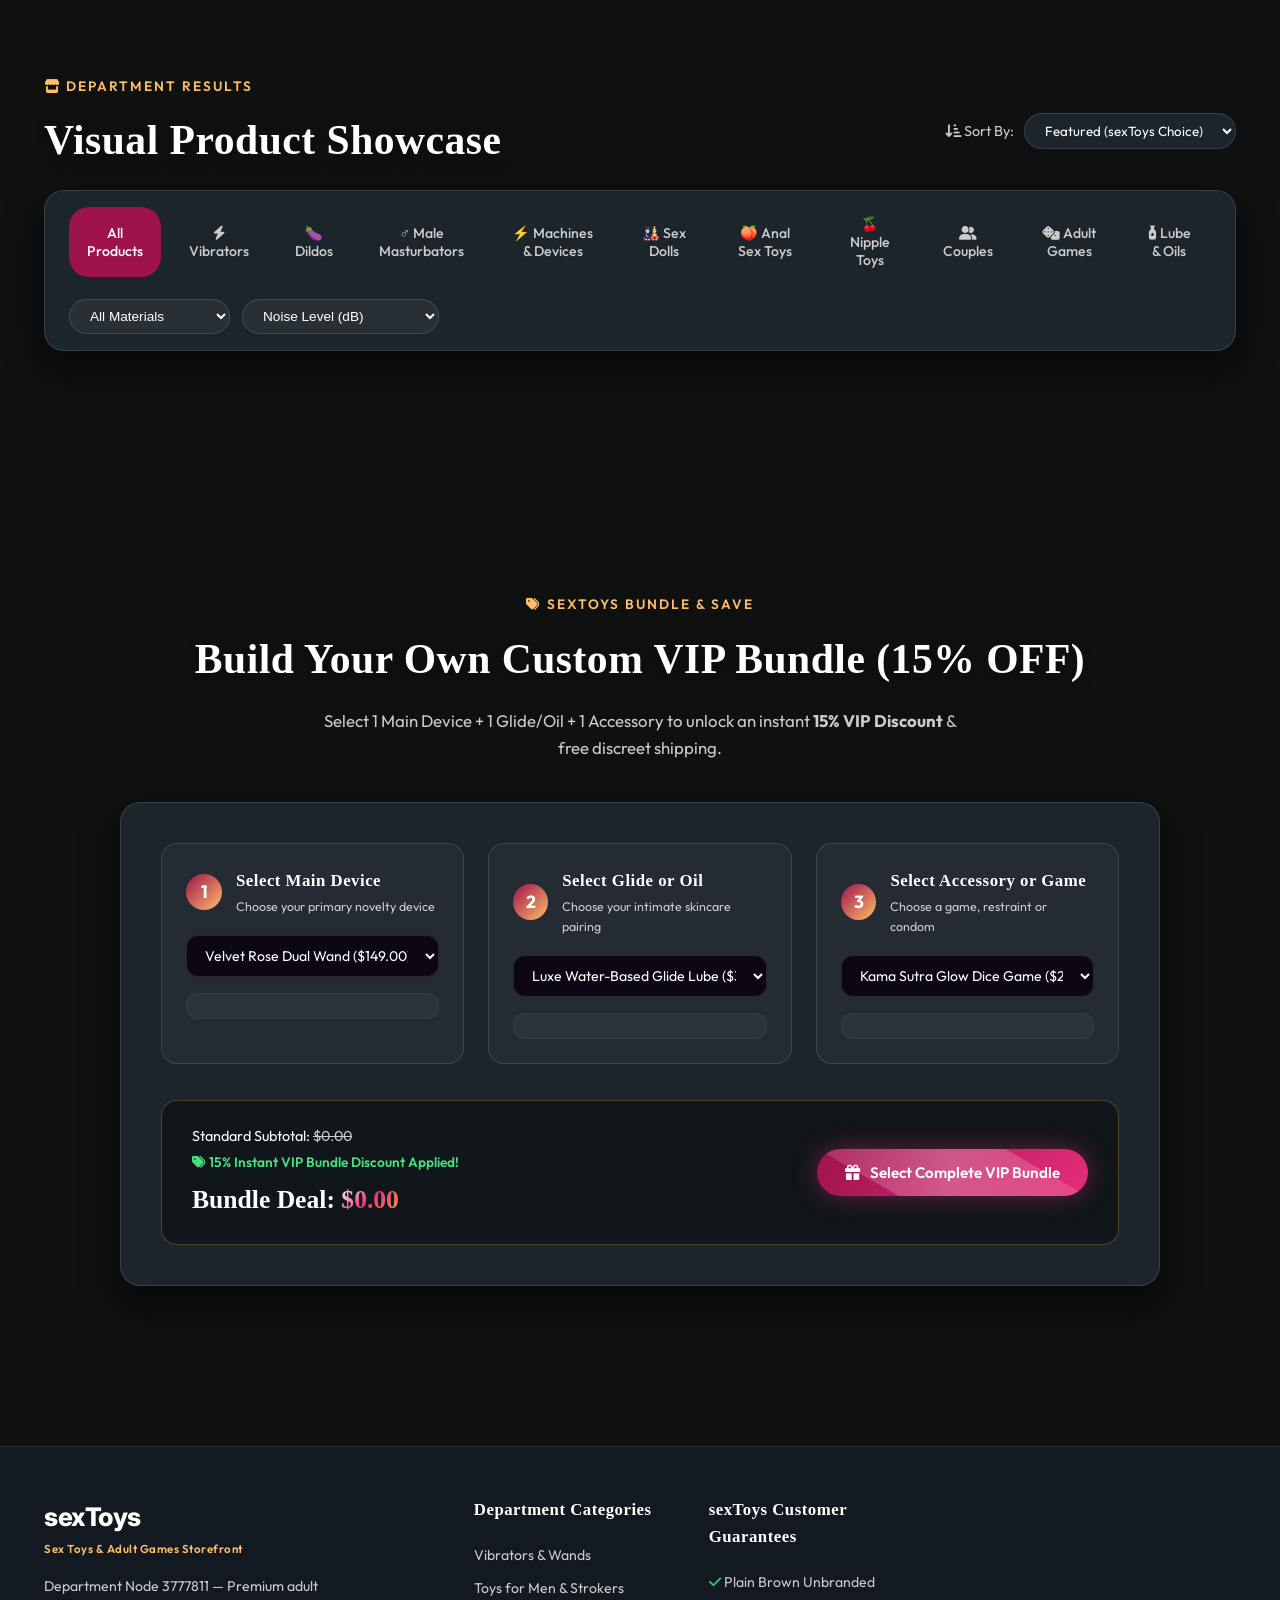
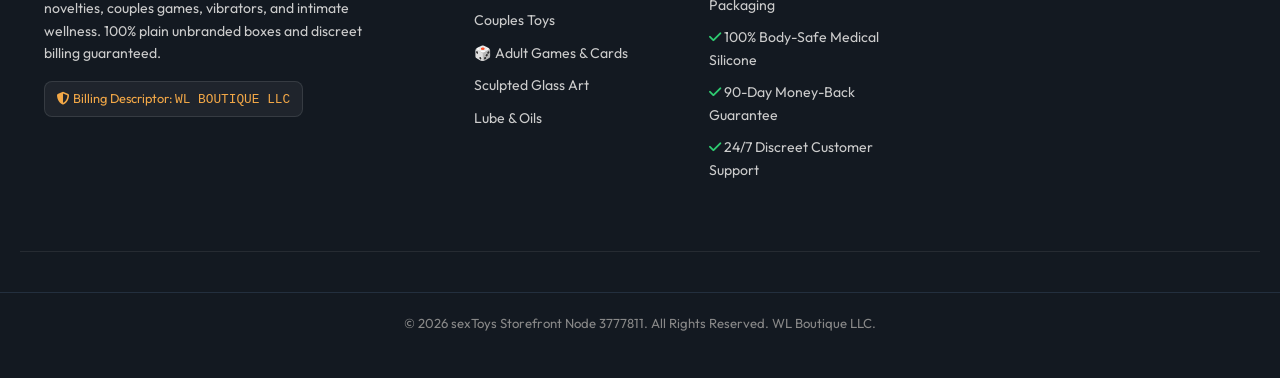
==== commit 24d8929a: "Disable 18+ Age Gate verification modal for direct storefront access" ====
--- a/index.html
+++ b/index.html
@@ -18,8 +18,8 @@
 </head>
 <body class="theme-amazon">
 
-  <!-- 18+ Age Verification Gate Overlay Modal -->
-  <div class="age-gate-backdrop" id="ageGateModal">
+  <!-- 18+ Age Verification Gate Overlay Modal (Disabled) -->
+  <div class="age-gate-backdrop verified hidden" id="ageGateModal" style="display: none;">
     <div class="age-gate-card glass-panel">
       <div class="age-gate-icon"><i class="fa-solid fa-shield-halved"></i></div>
       <h2>18+ Age Verification Required</h2>
